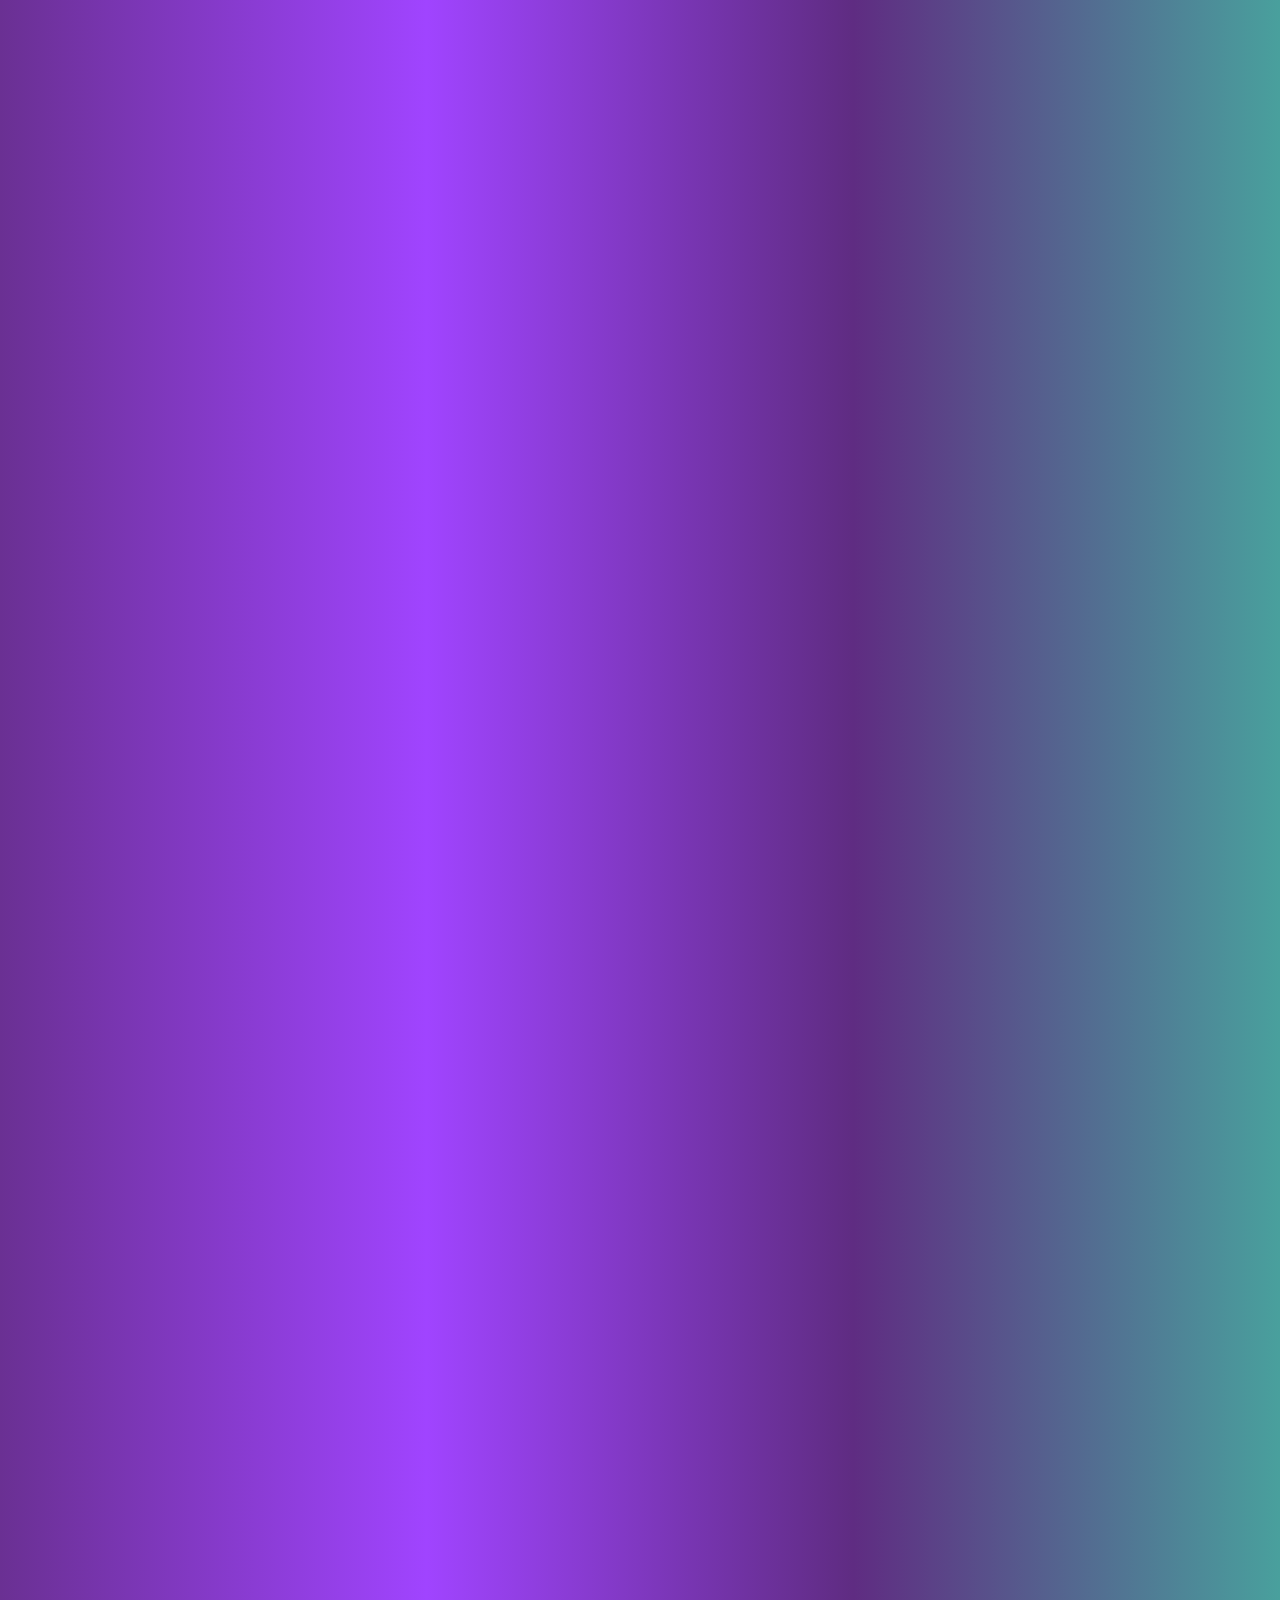
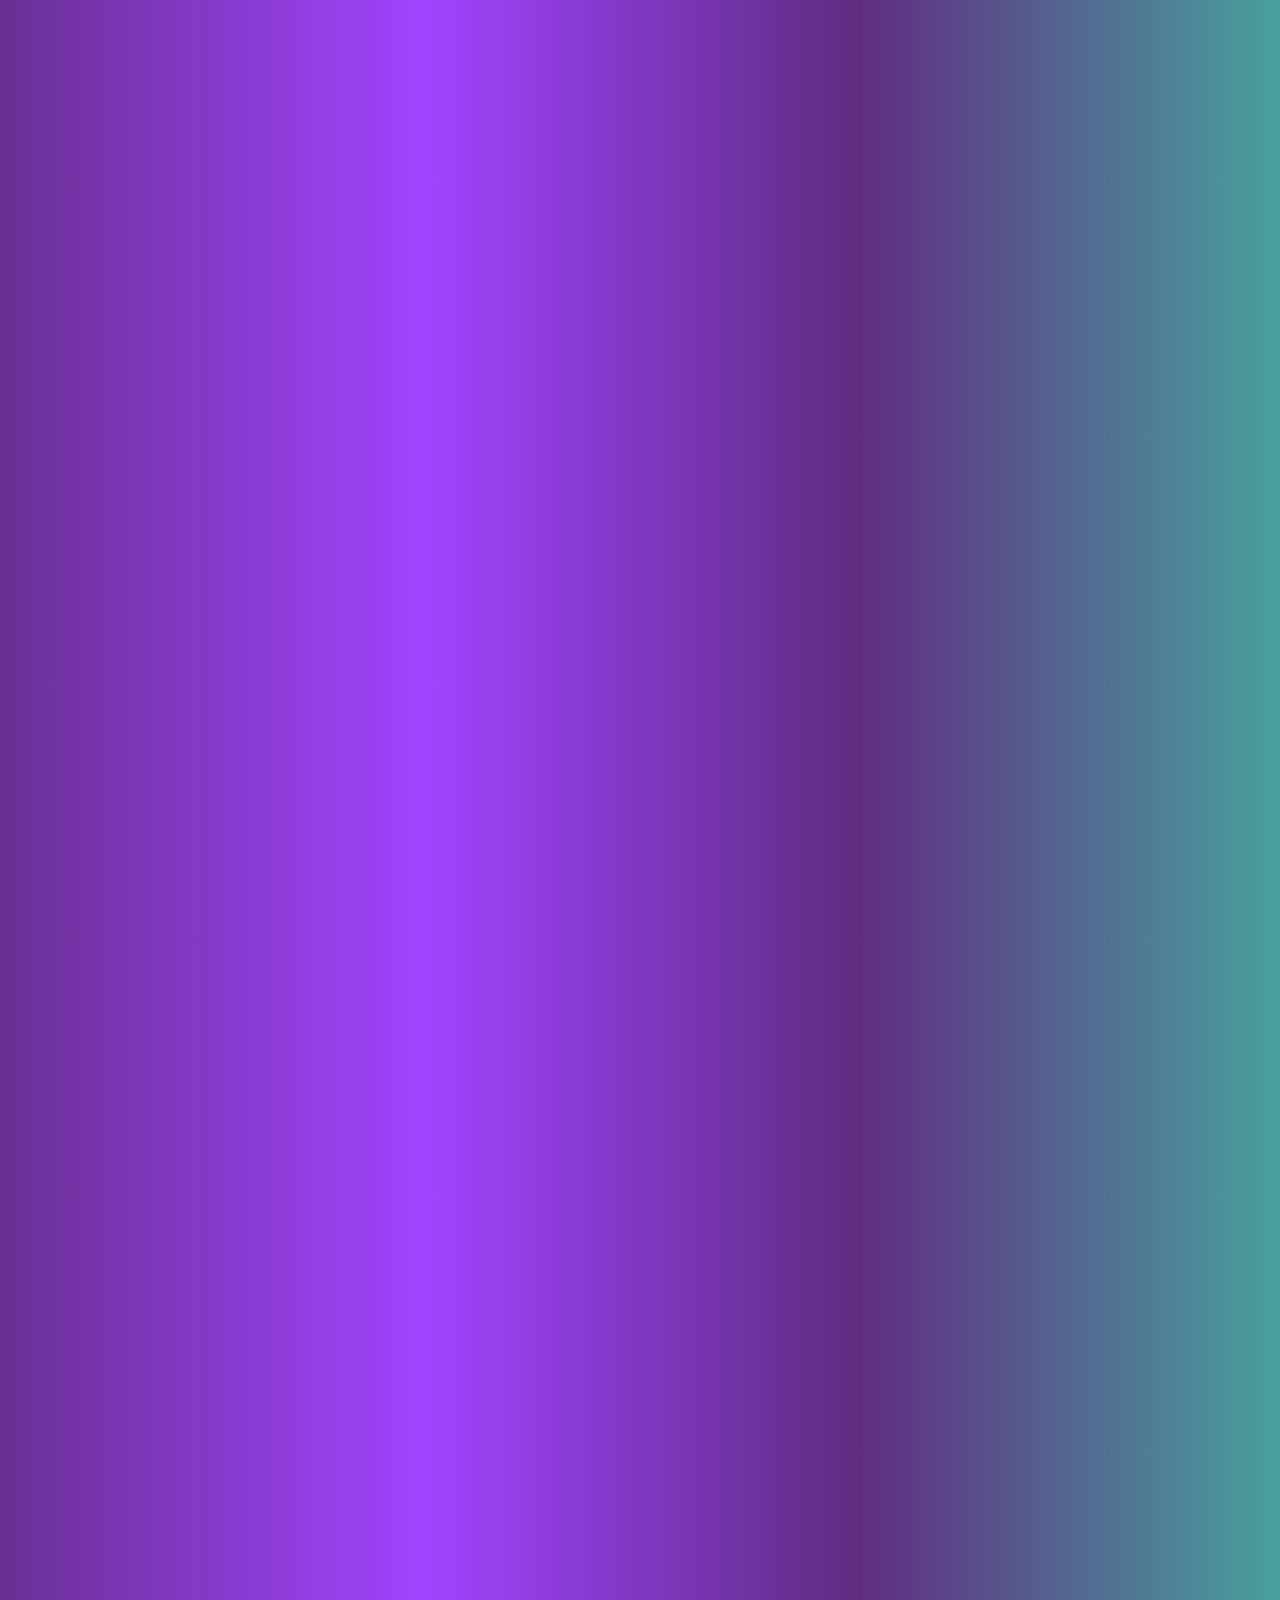
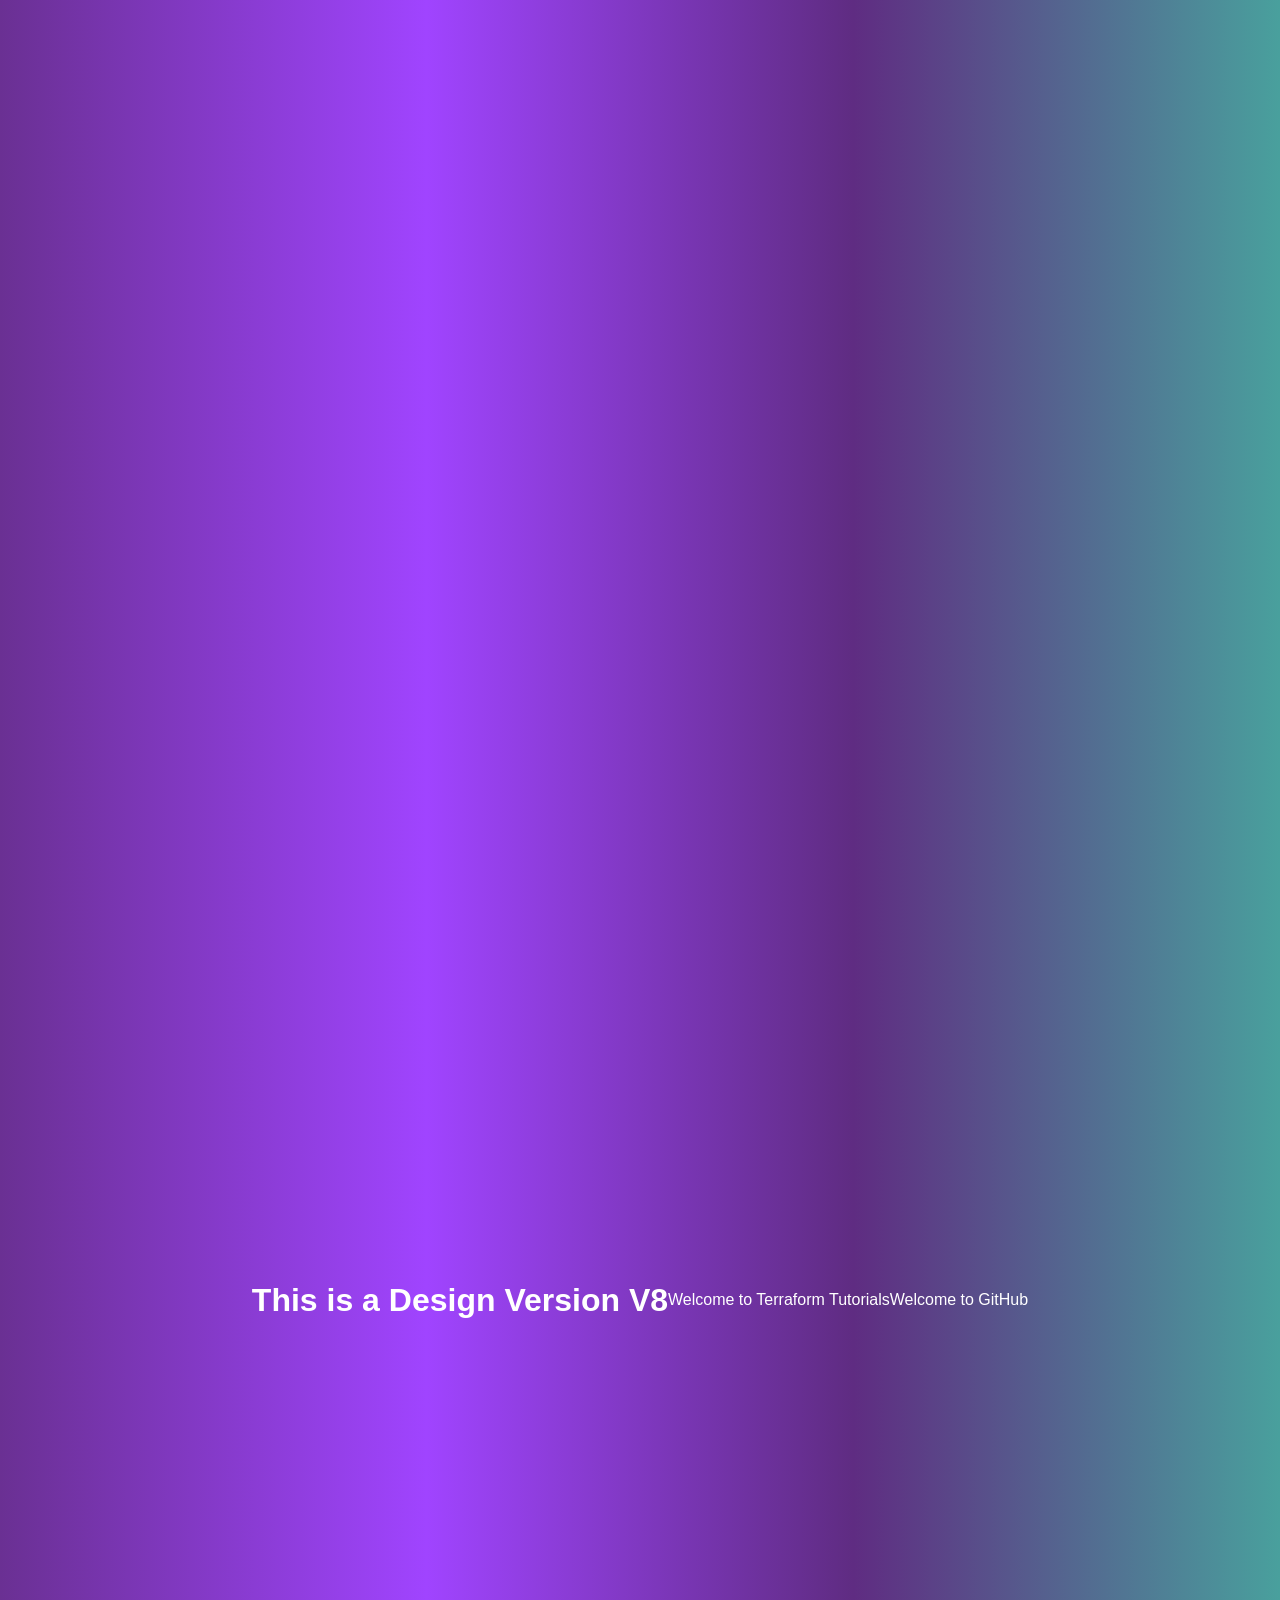
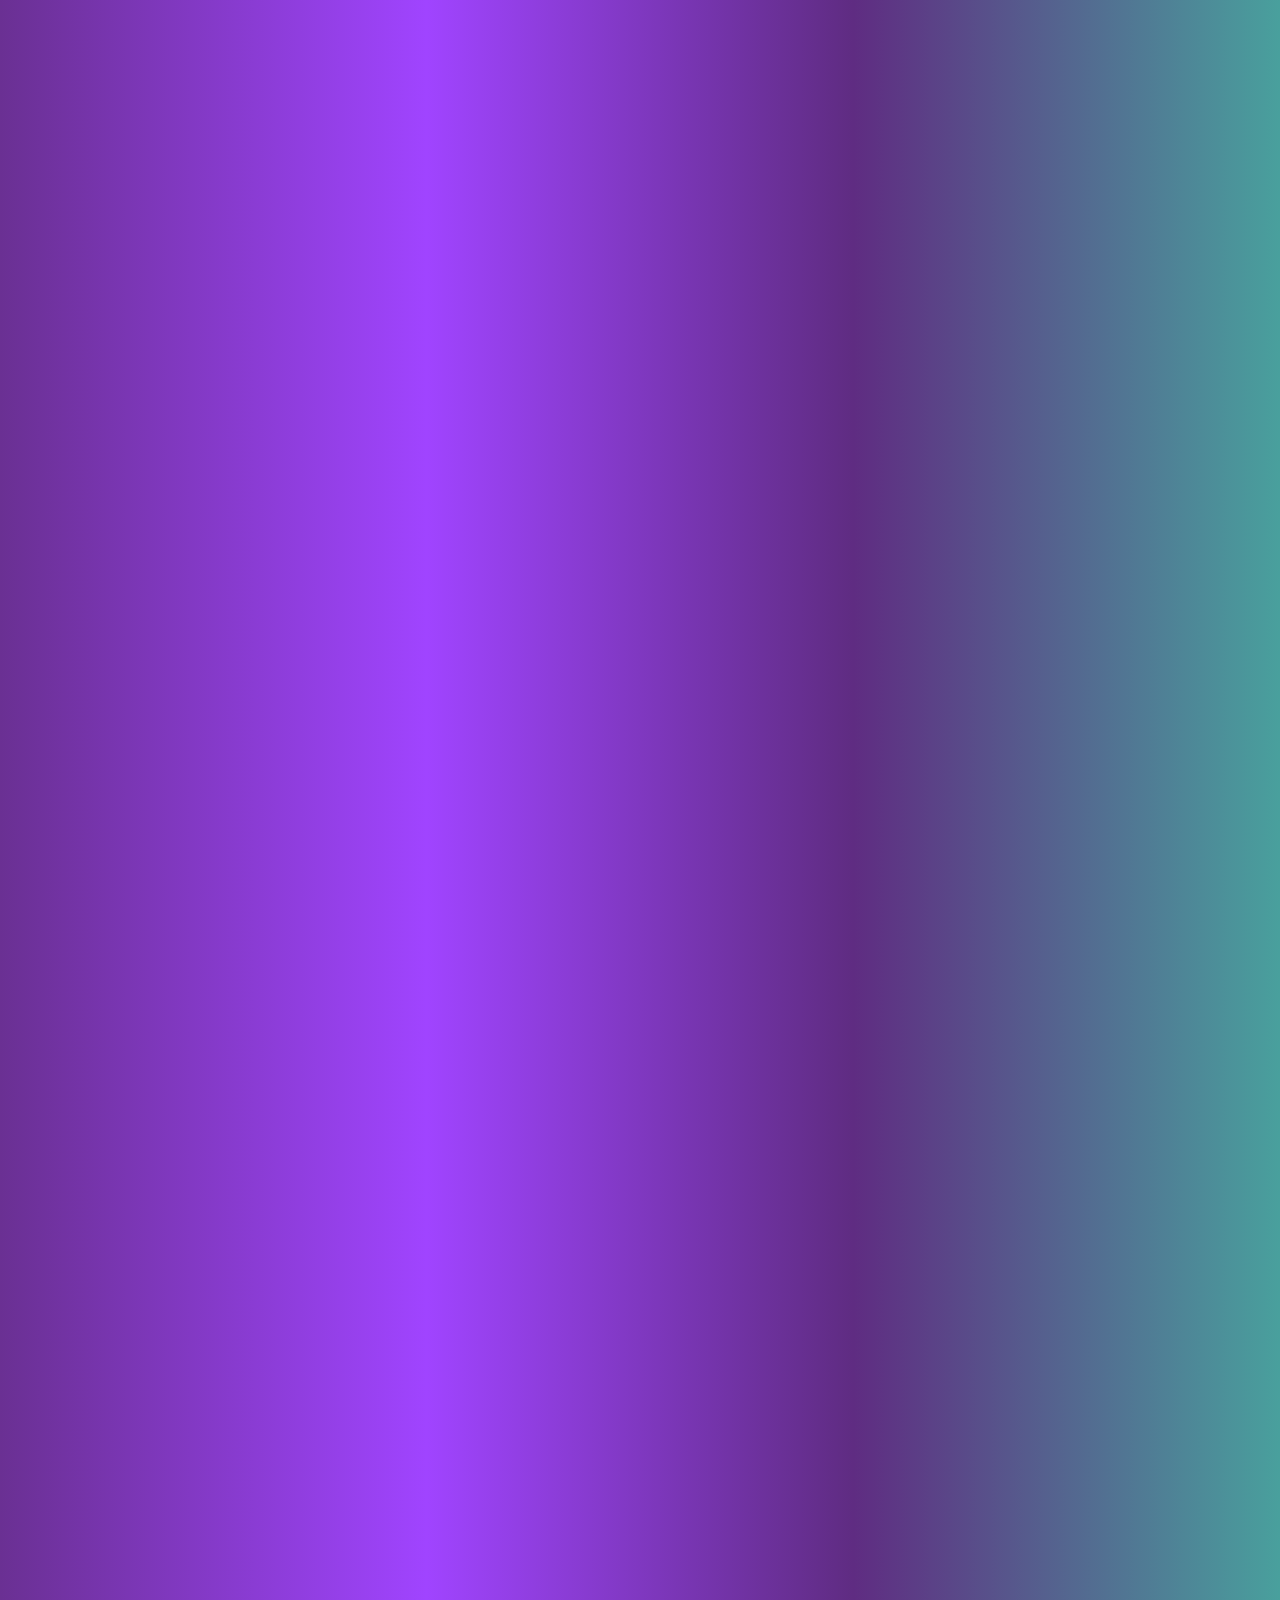
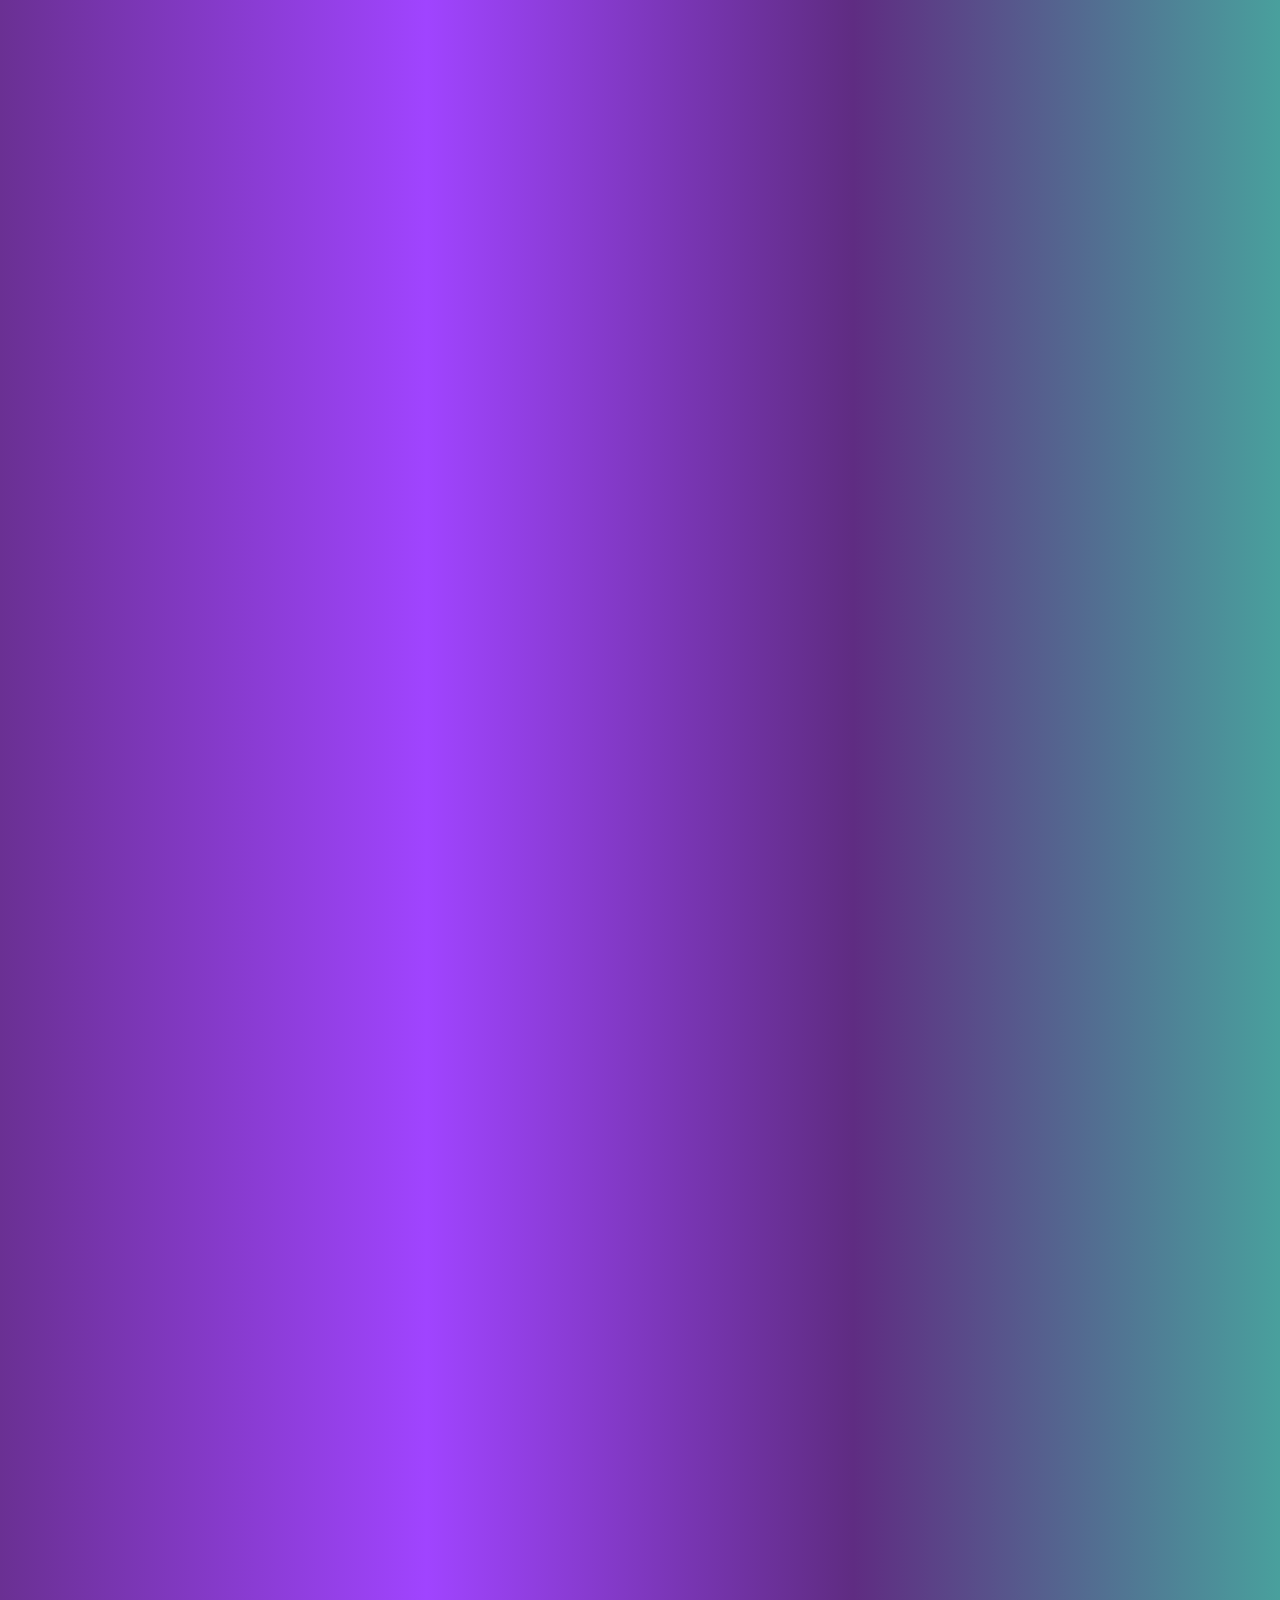
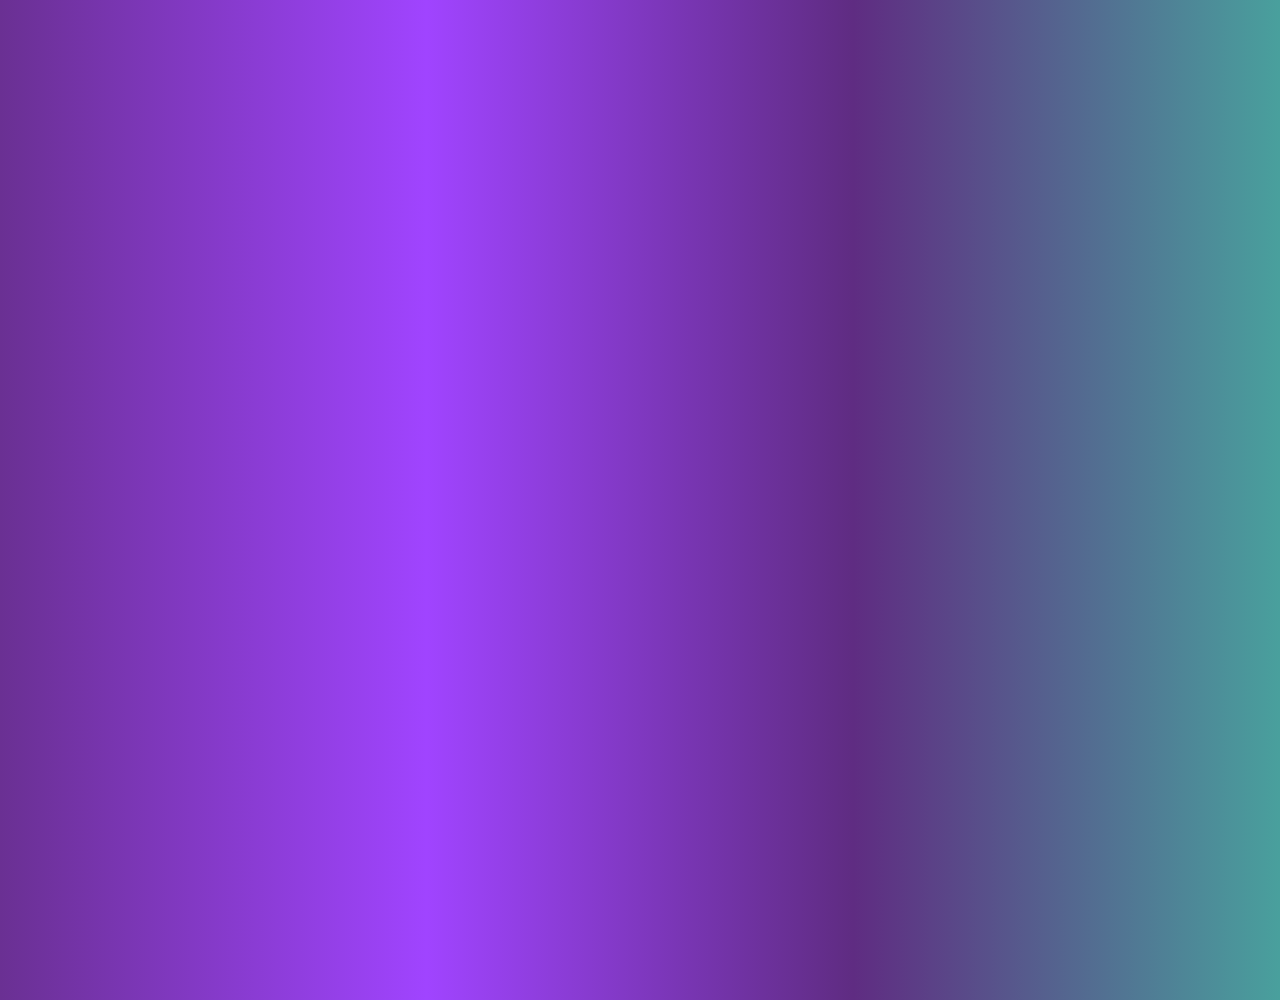
==== index.html @ 8a63acae "Add welcome message for GitHub" ====
<!DOCTYPE html>
<html lang="en">

<head>
    <meta charset="UTF-8">
    <meta http-equiv="X-UA-Compatible" content="IE=edge">
    <meta name="viewport" content="width=device-width, initial-scale=1.0">
    <link rel="stylesheet" href="styles.css">
    <title>Document</title>
</head>

<body>
    <h1>This is a Design Version V8</h1>
    <p>Welcome to Terraform Tutorials</p>
    <p>Welcome to GitHub</p>
</body>

</html>
---- styles.css ----
/* styles.css */
body {
    /* Set a gradient background from purple to teal */
    background: linear-gradient(to right, #6a3093, #a044ff, #5f2c82, #49a09d);
    font-family: Arial, sans-serif;
    /* Sets a clean, modern font for the body text */
    color: white;
    /* Sets the text color to white for better contrast */
    margin: 0;
    /* Removes default margin */
    padding: 0;
    /* Removes default padding */
    display: flex;
    /* Enables flexbox layout */
    justify-content: center;
    /* Centers content horizontally */
    align-items: center;
    /* Centers content vertically */
    height: 1000vh;
    /* Makes the body take the full height of the viewport */
}

h1 {
    font-size: 2em;
    /* Sets the size of the header text */
    text-align: center;
    /* Centers the header text */
}

h2
{
    font-size: 2em;
    /* Sets the size of the header text */
    text-align: center;
    /* Centers the header text */
}
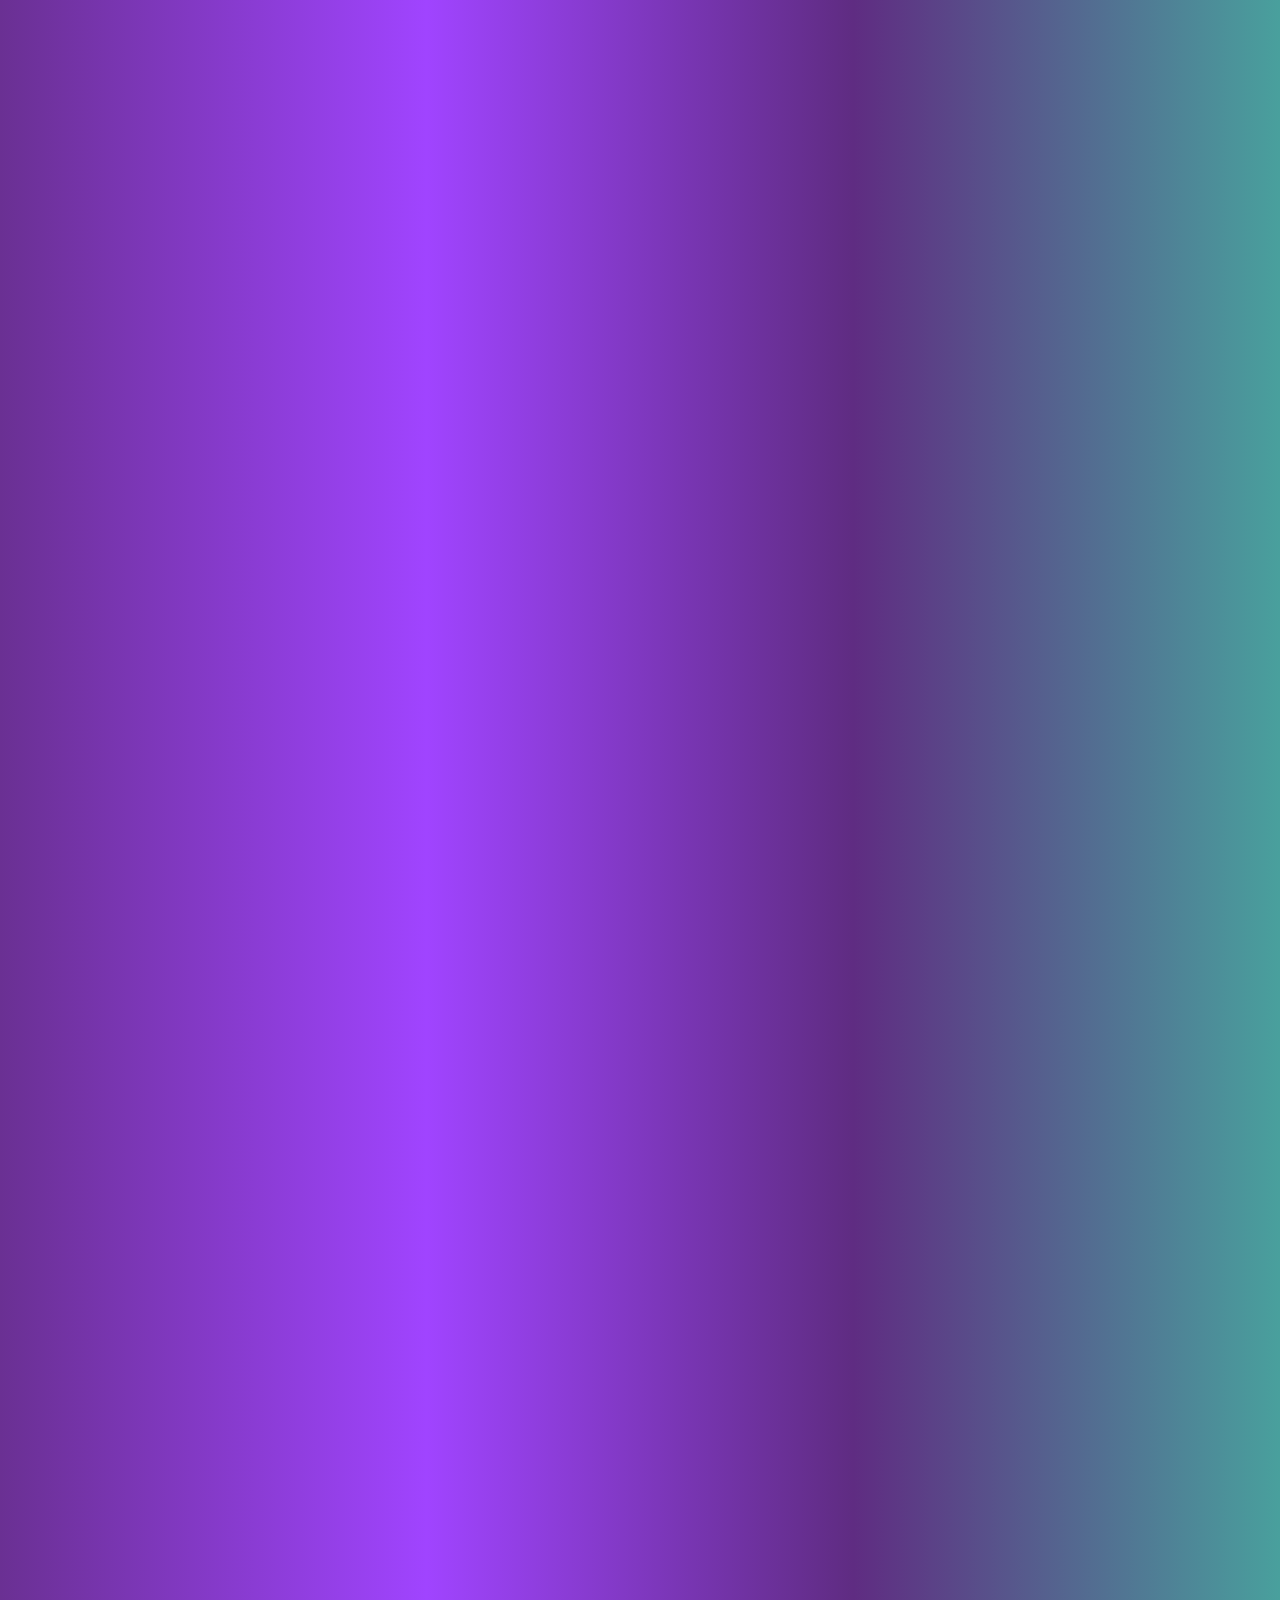
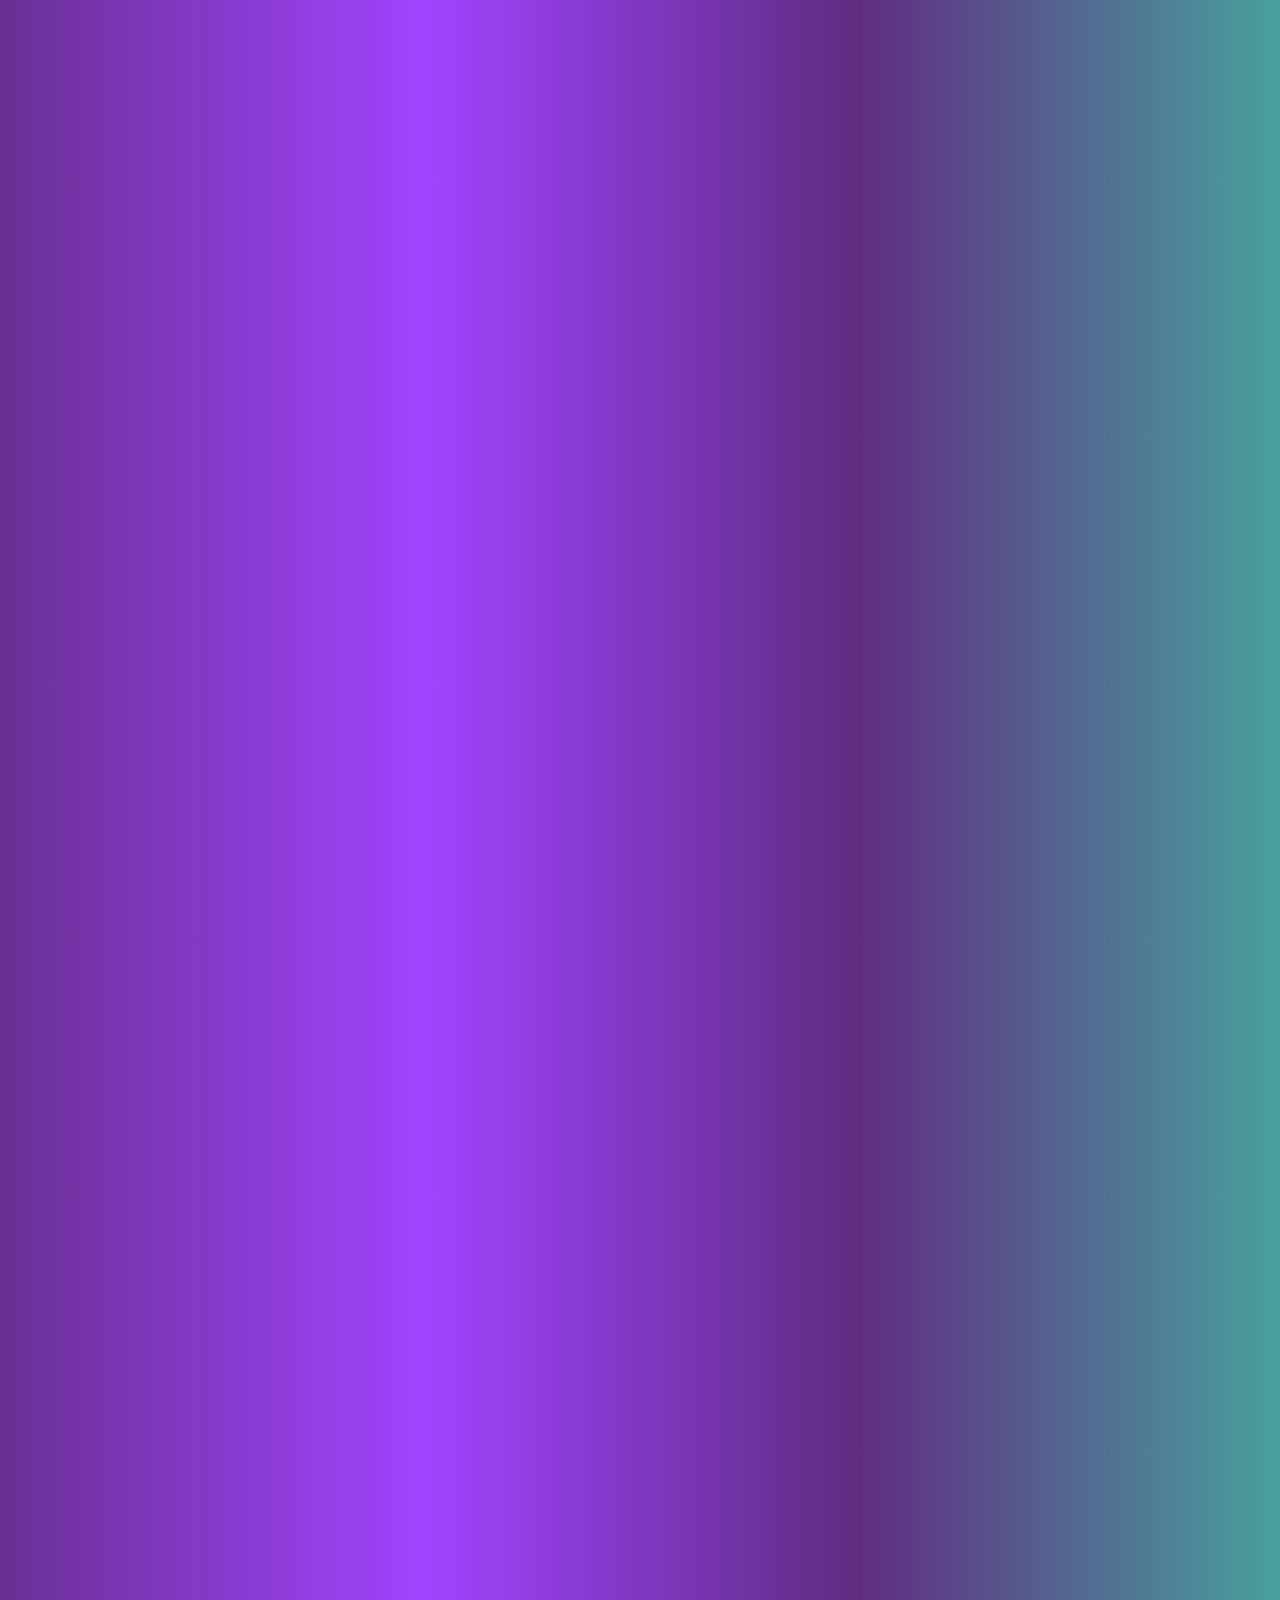
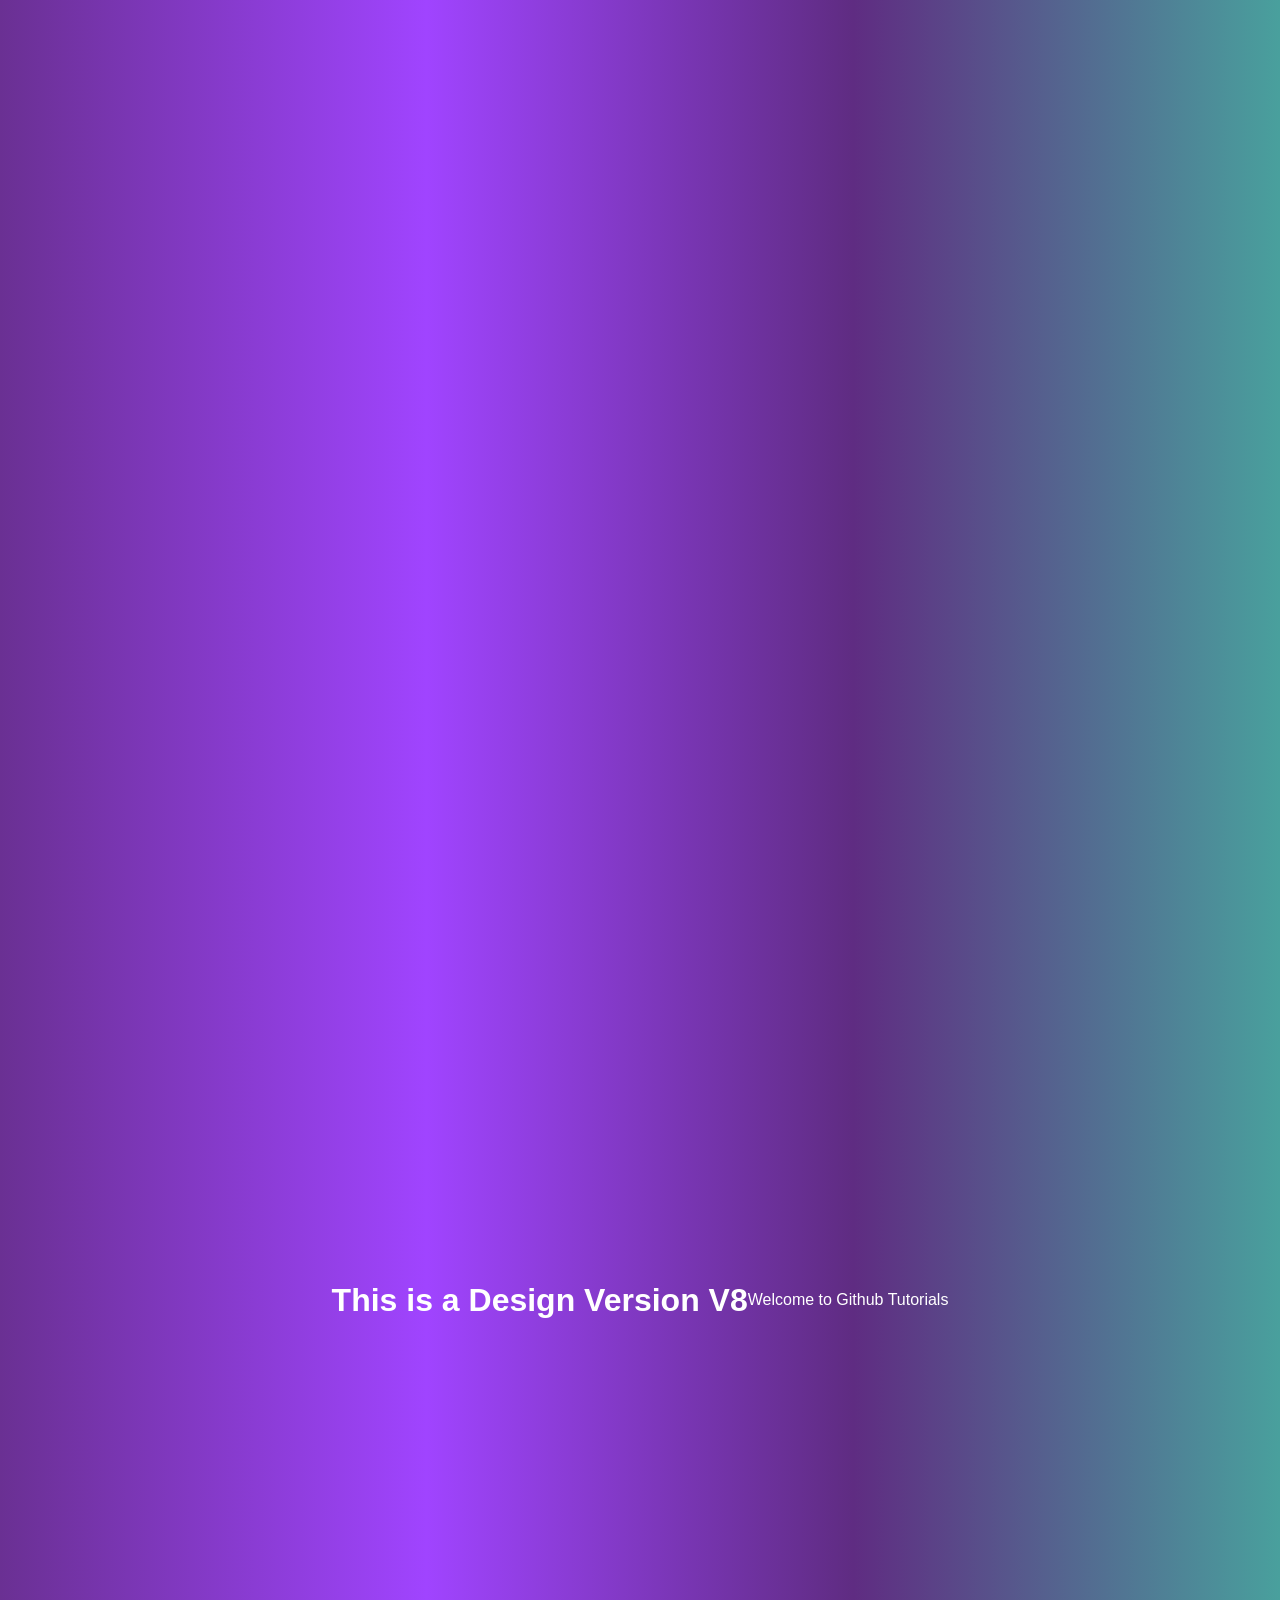
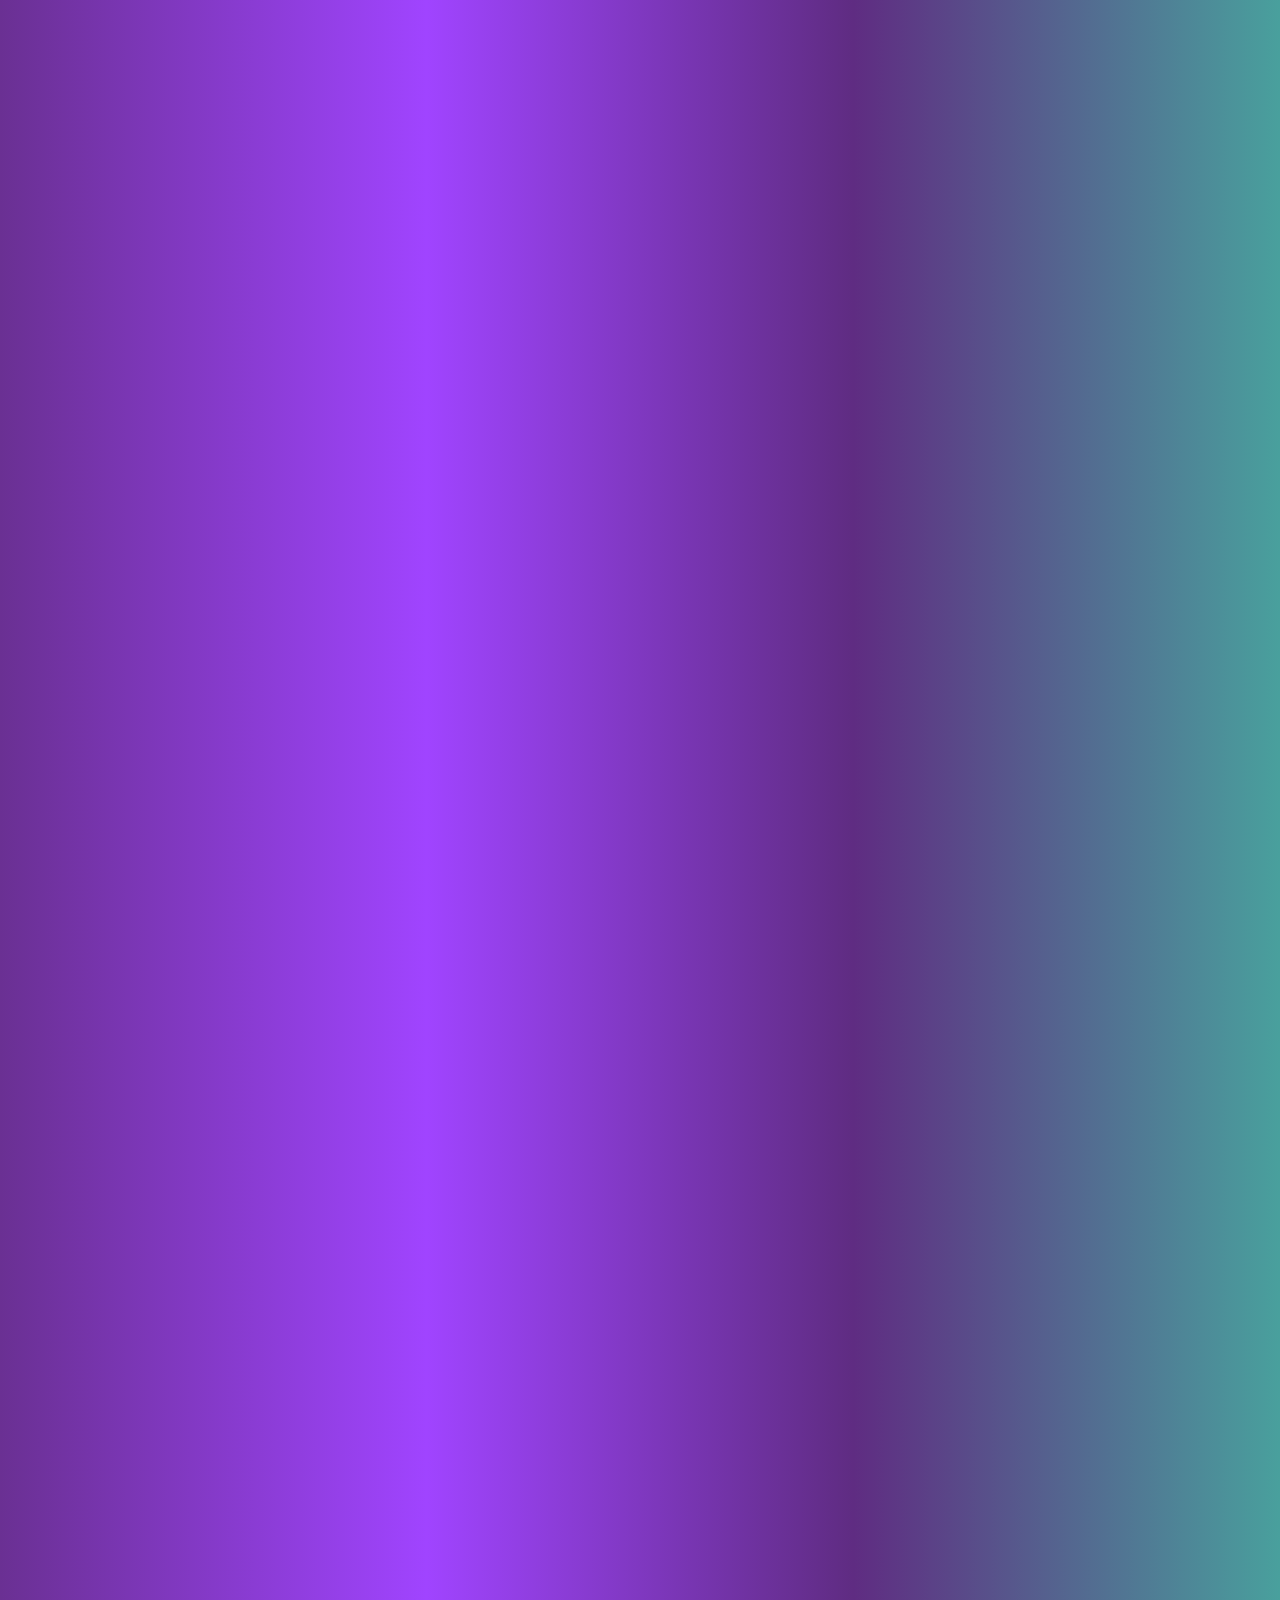
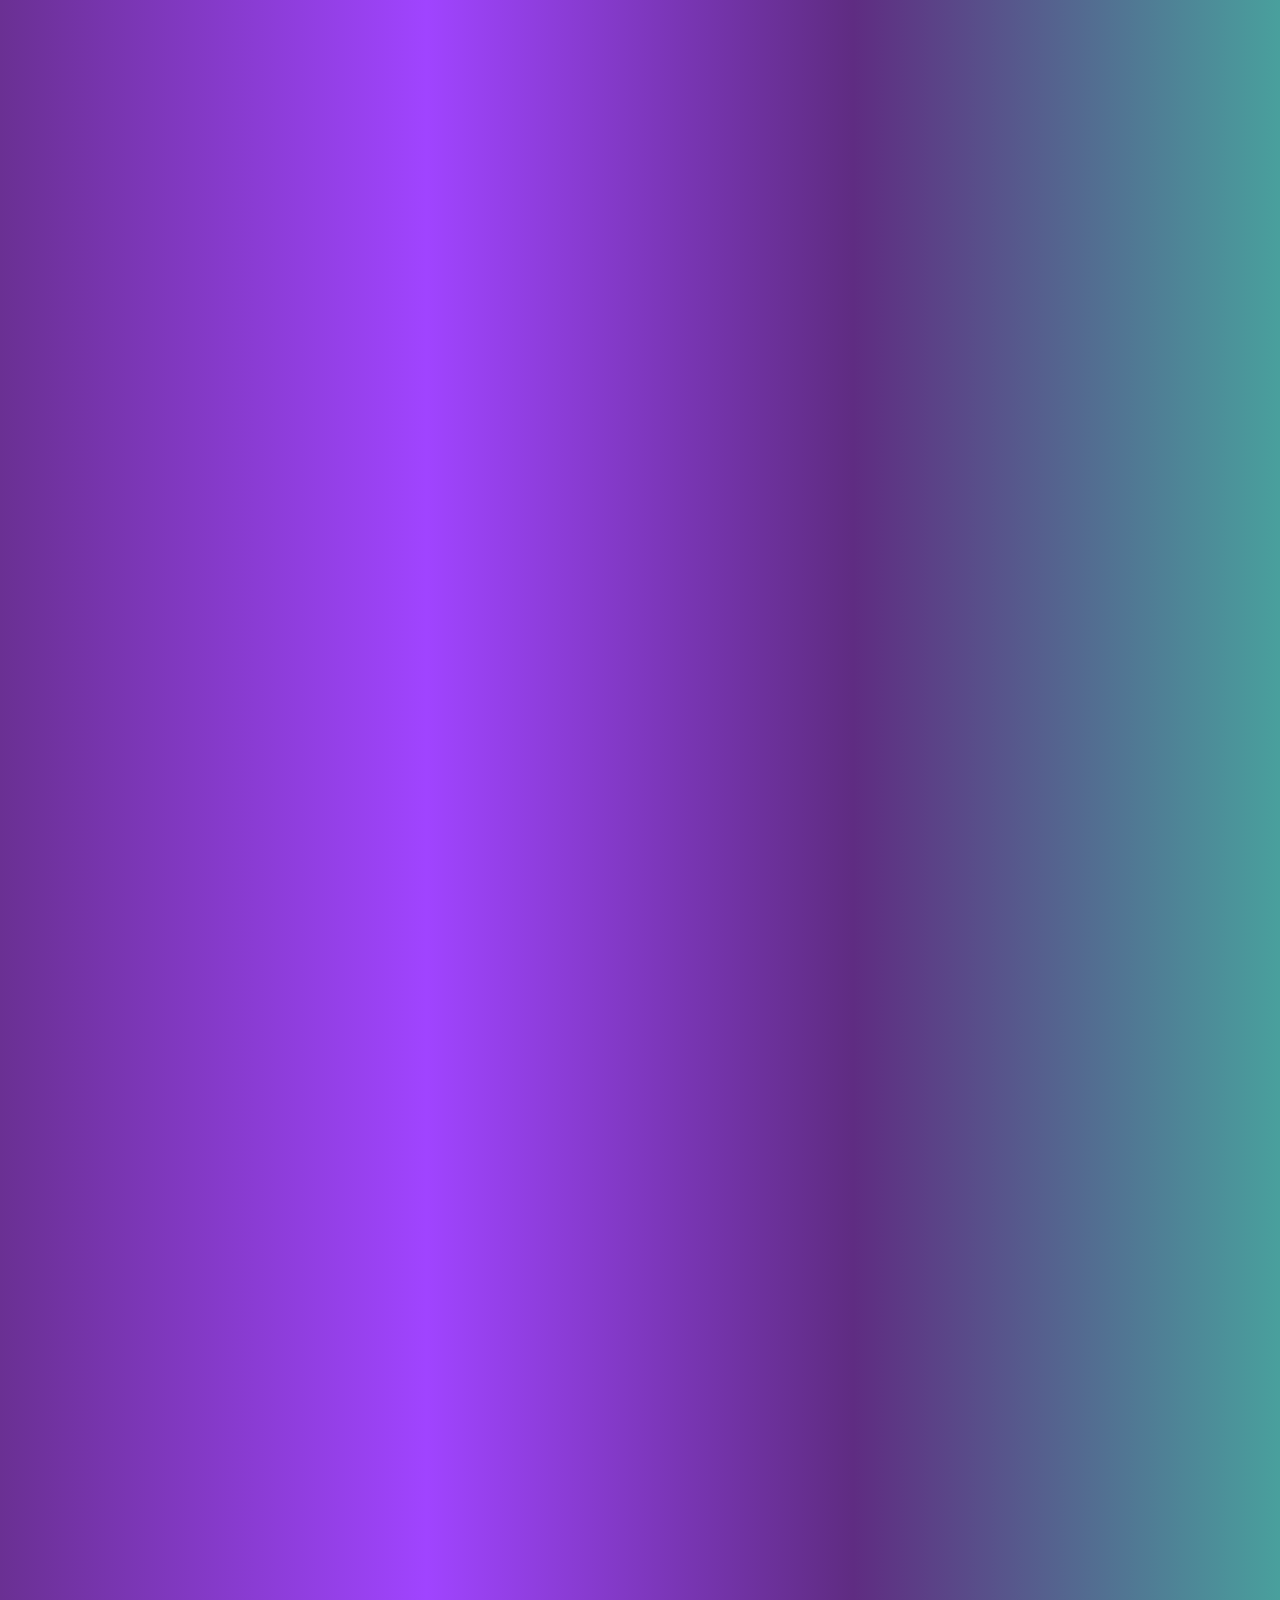
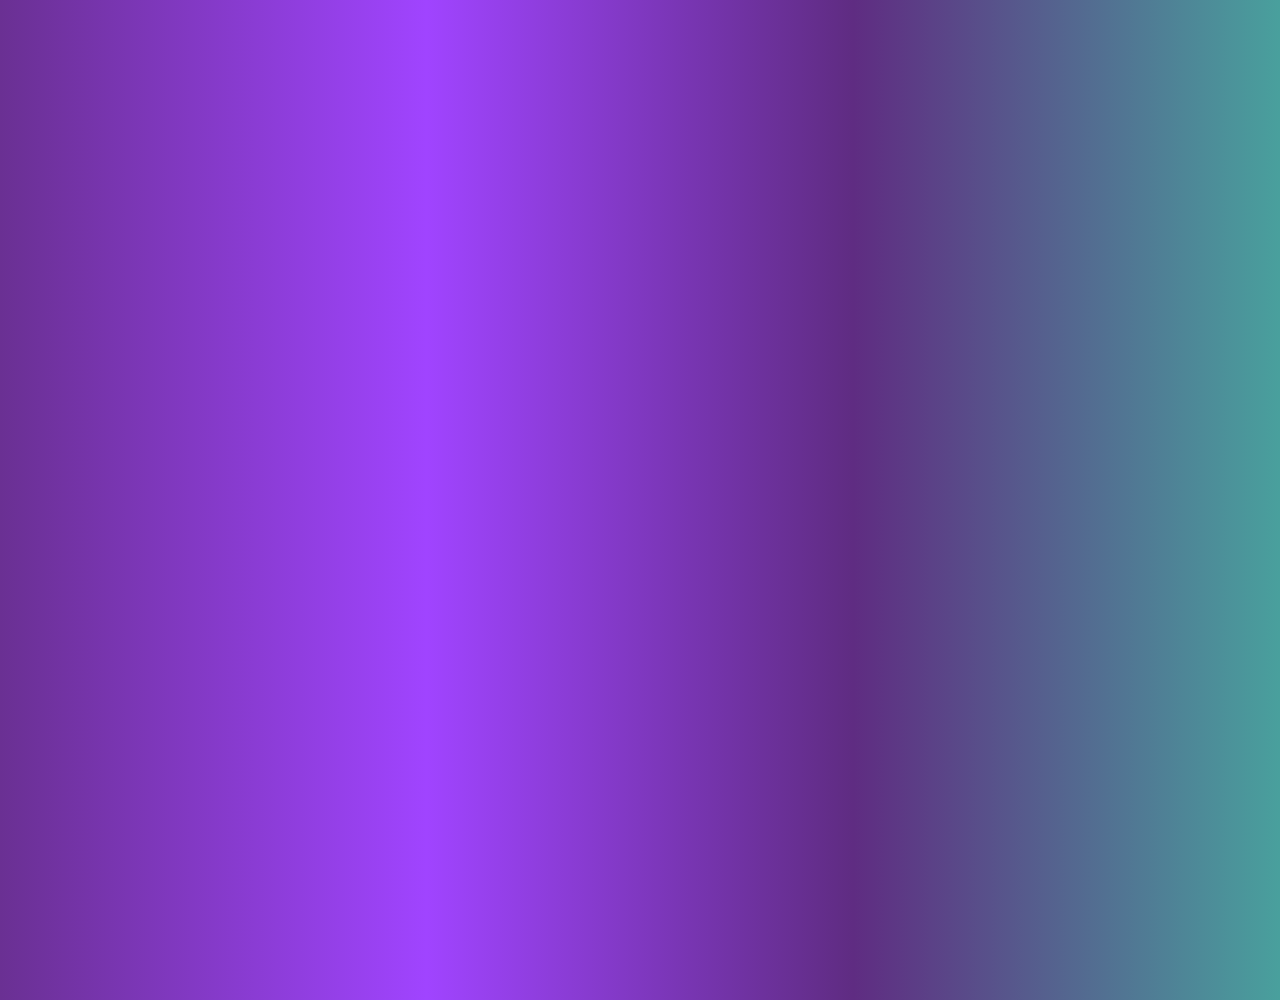
==== commit df64c4f4: "Changed a line in code" ====
--- a/index.html
+++ b/index.html
@@ -11,8 +11,7 @@
 
 <body>
     <h1>This is a Design Version V8</h1>
-    <p>Welcome to Terraform Tutorials</p>
-    <p>Welcome to GitHub</p>
+    <p>Welcome to Github Tutorials</p>
 </body>
 
 </html>
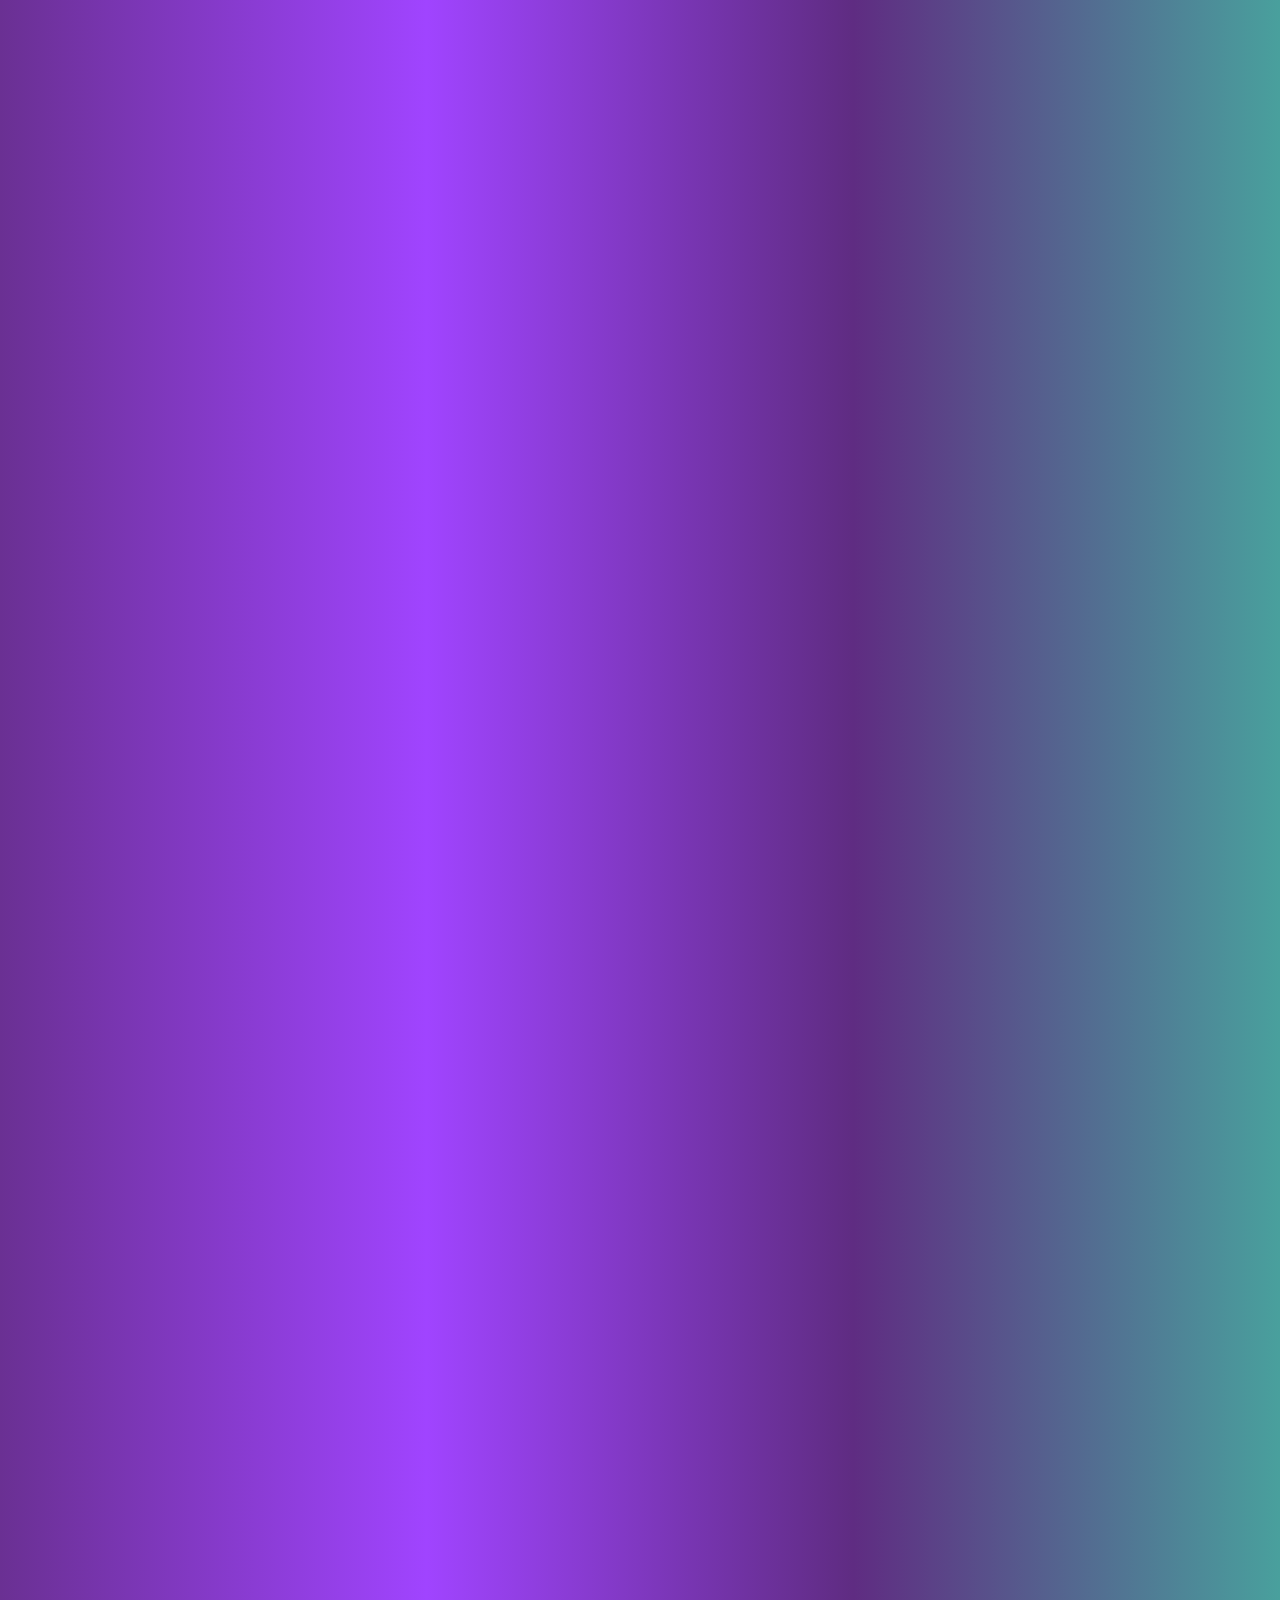
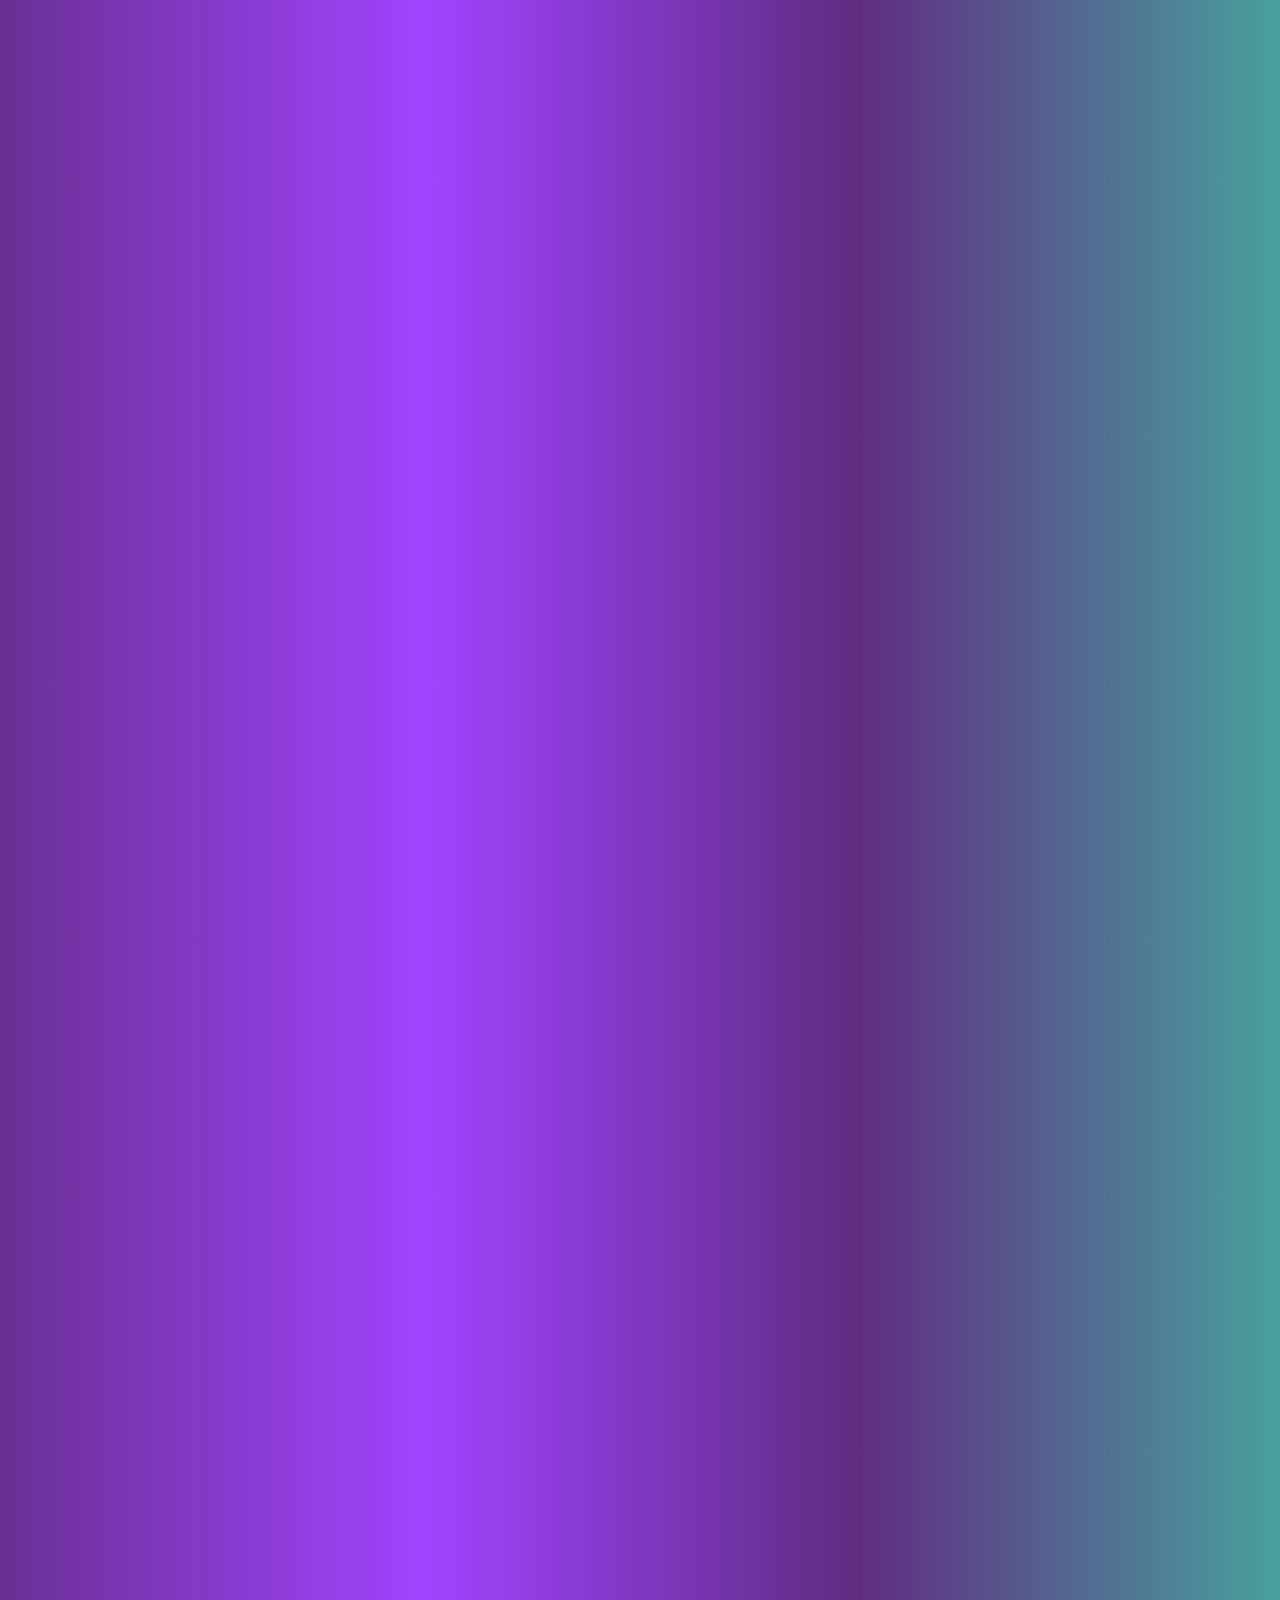
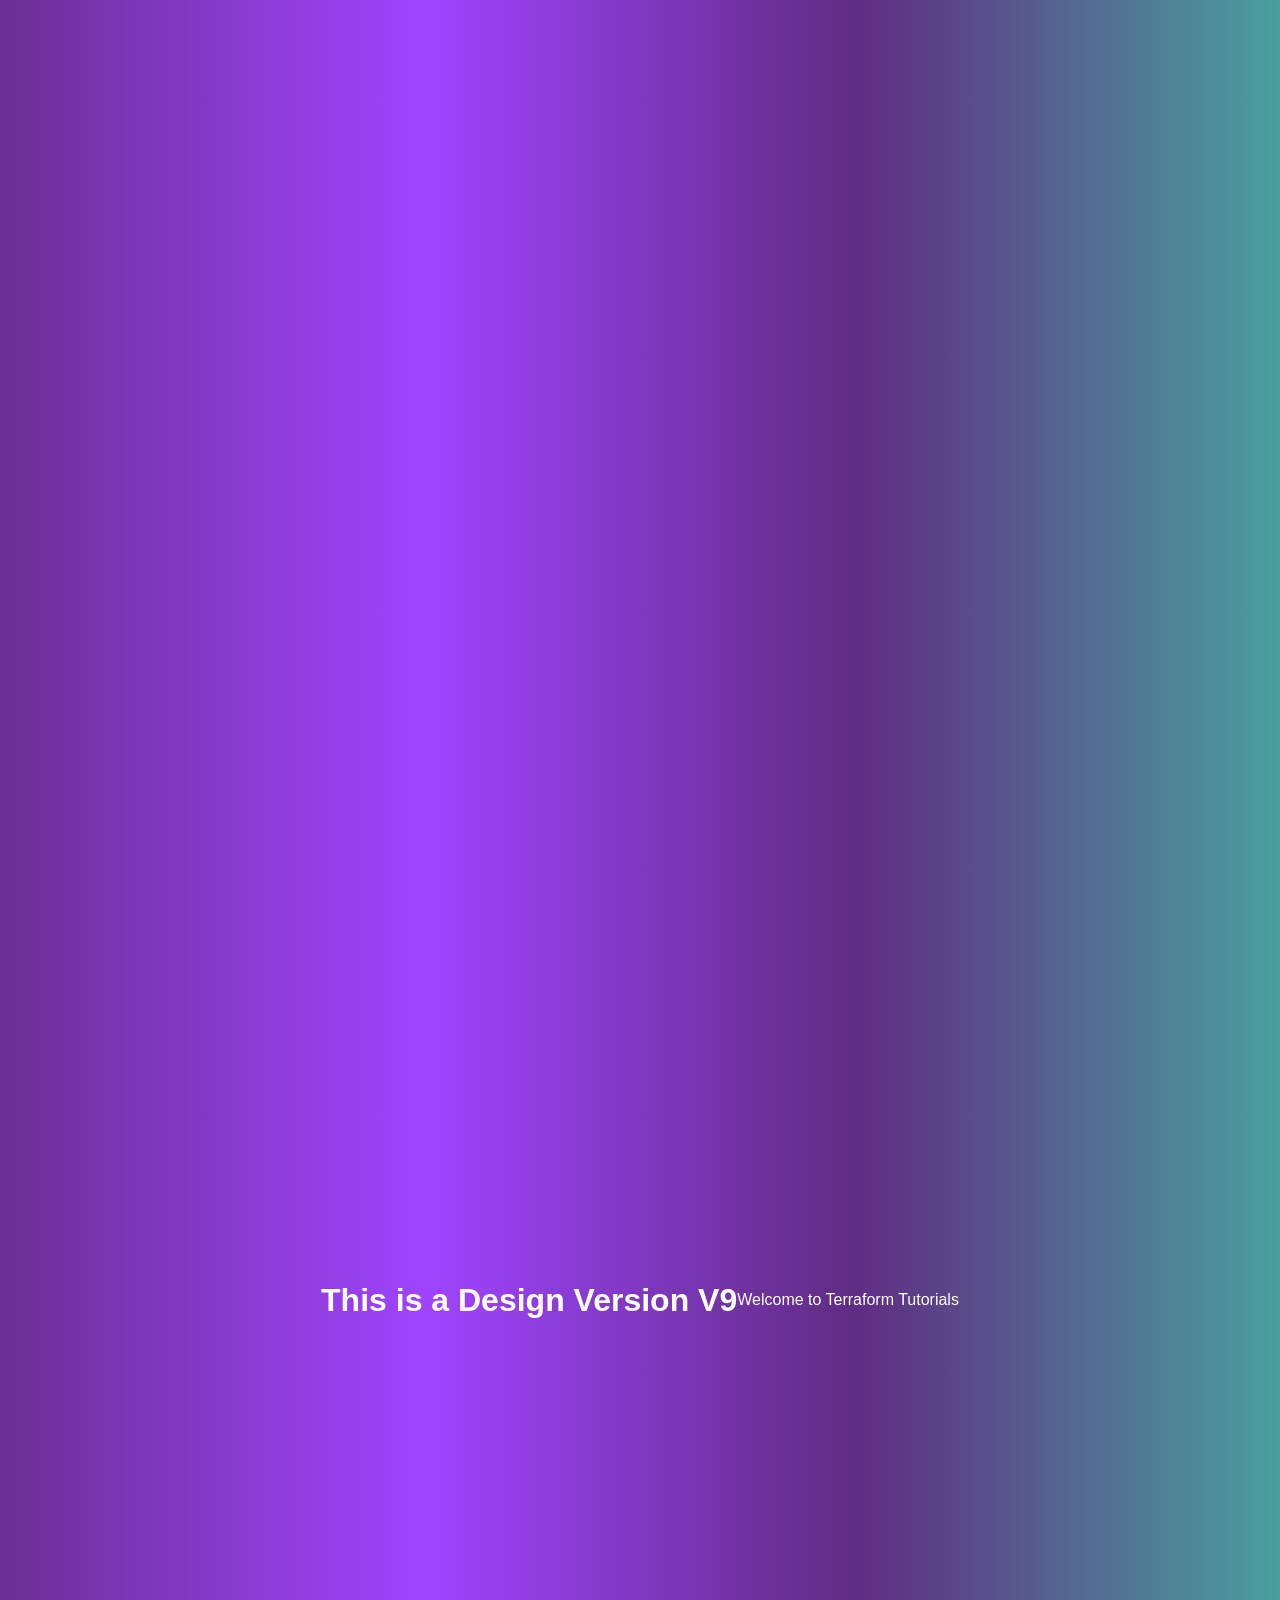
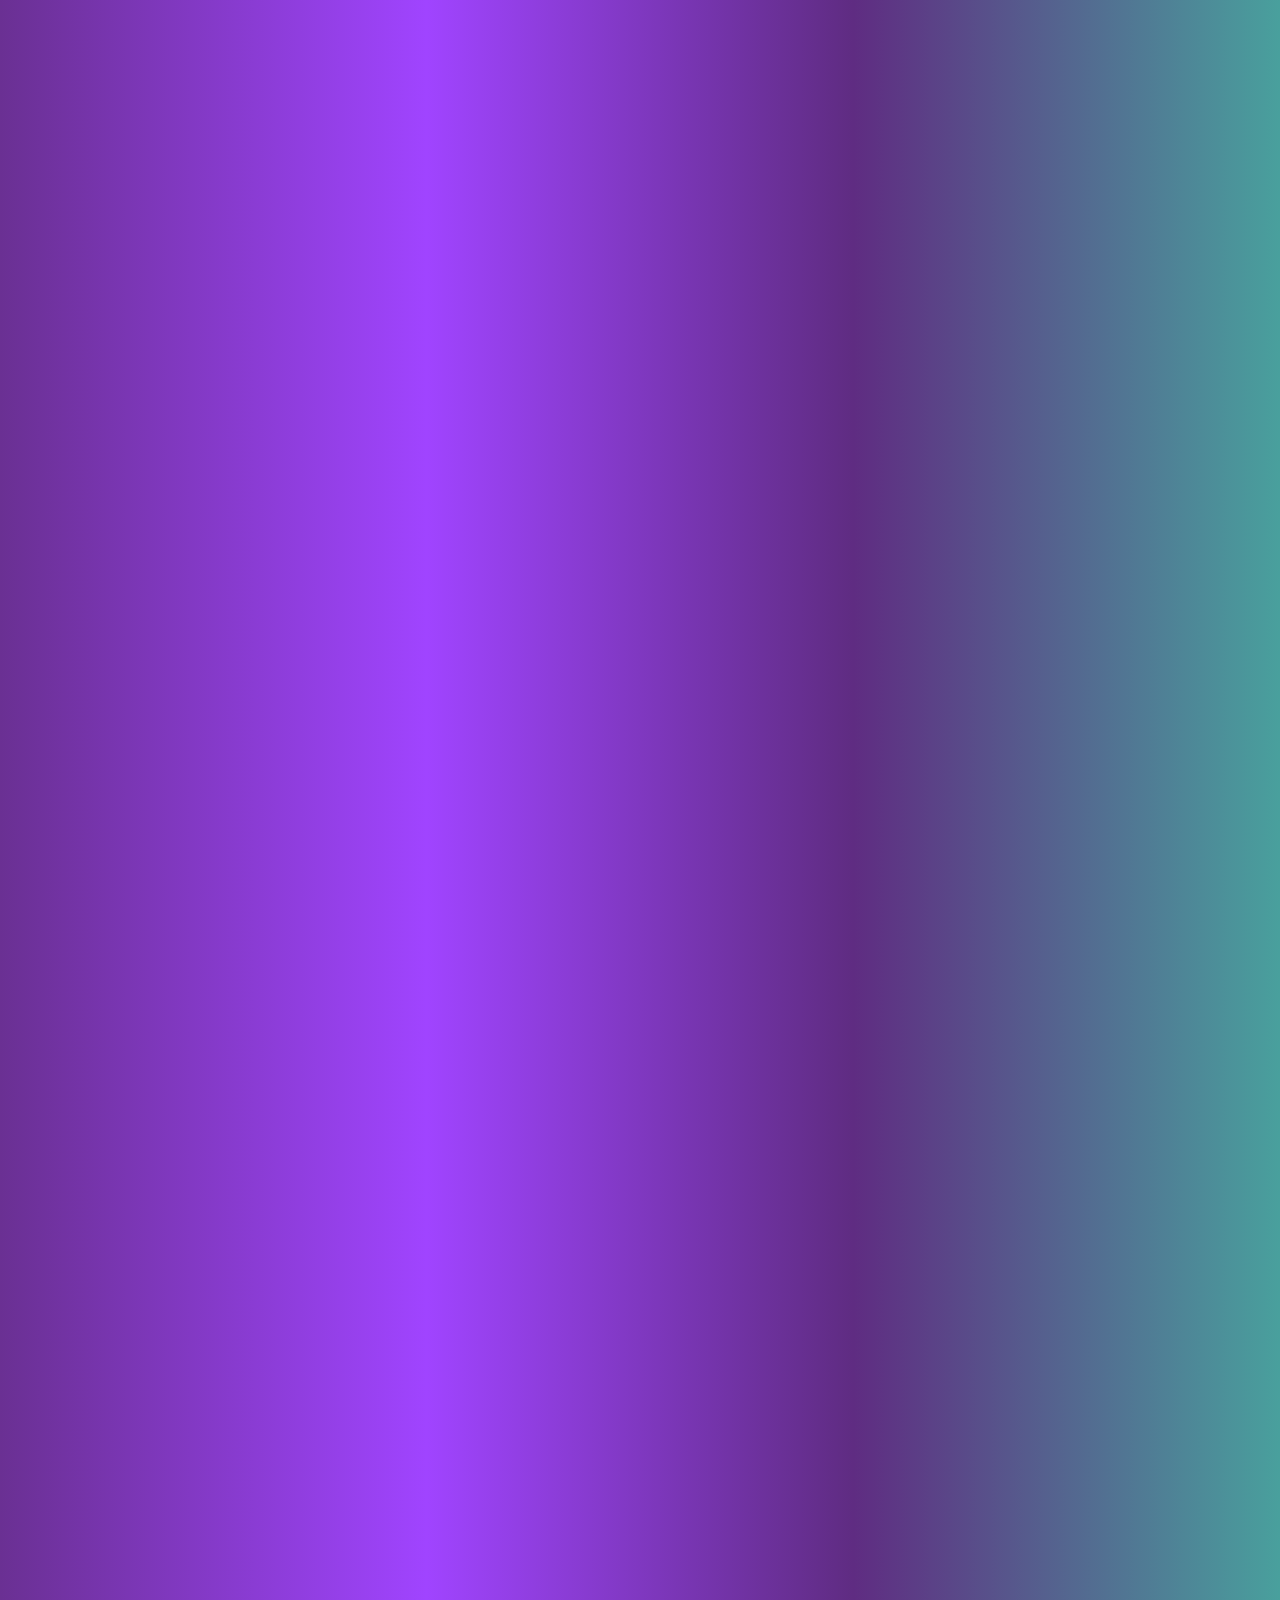
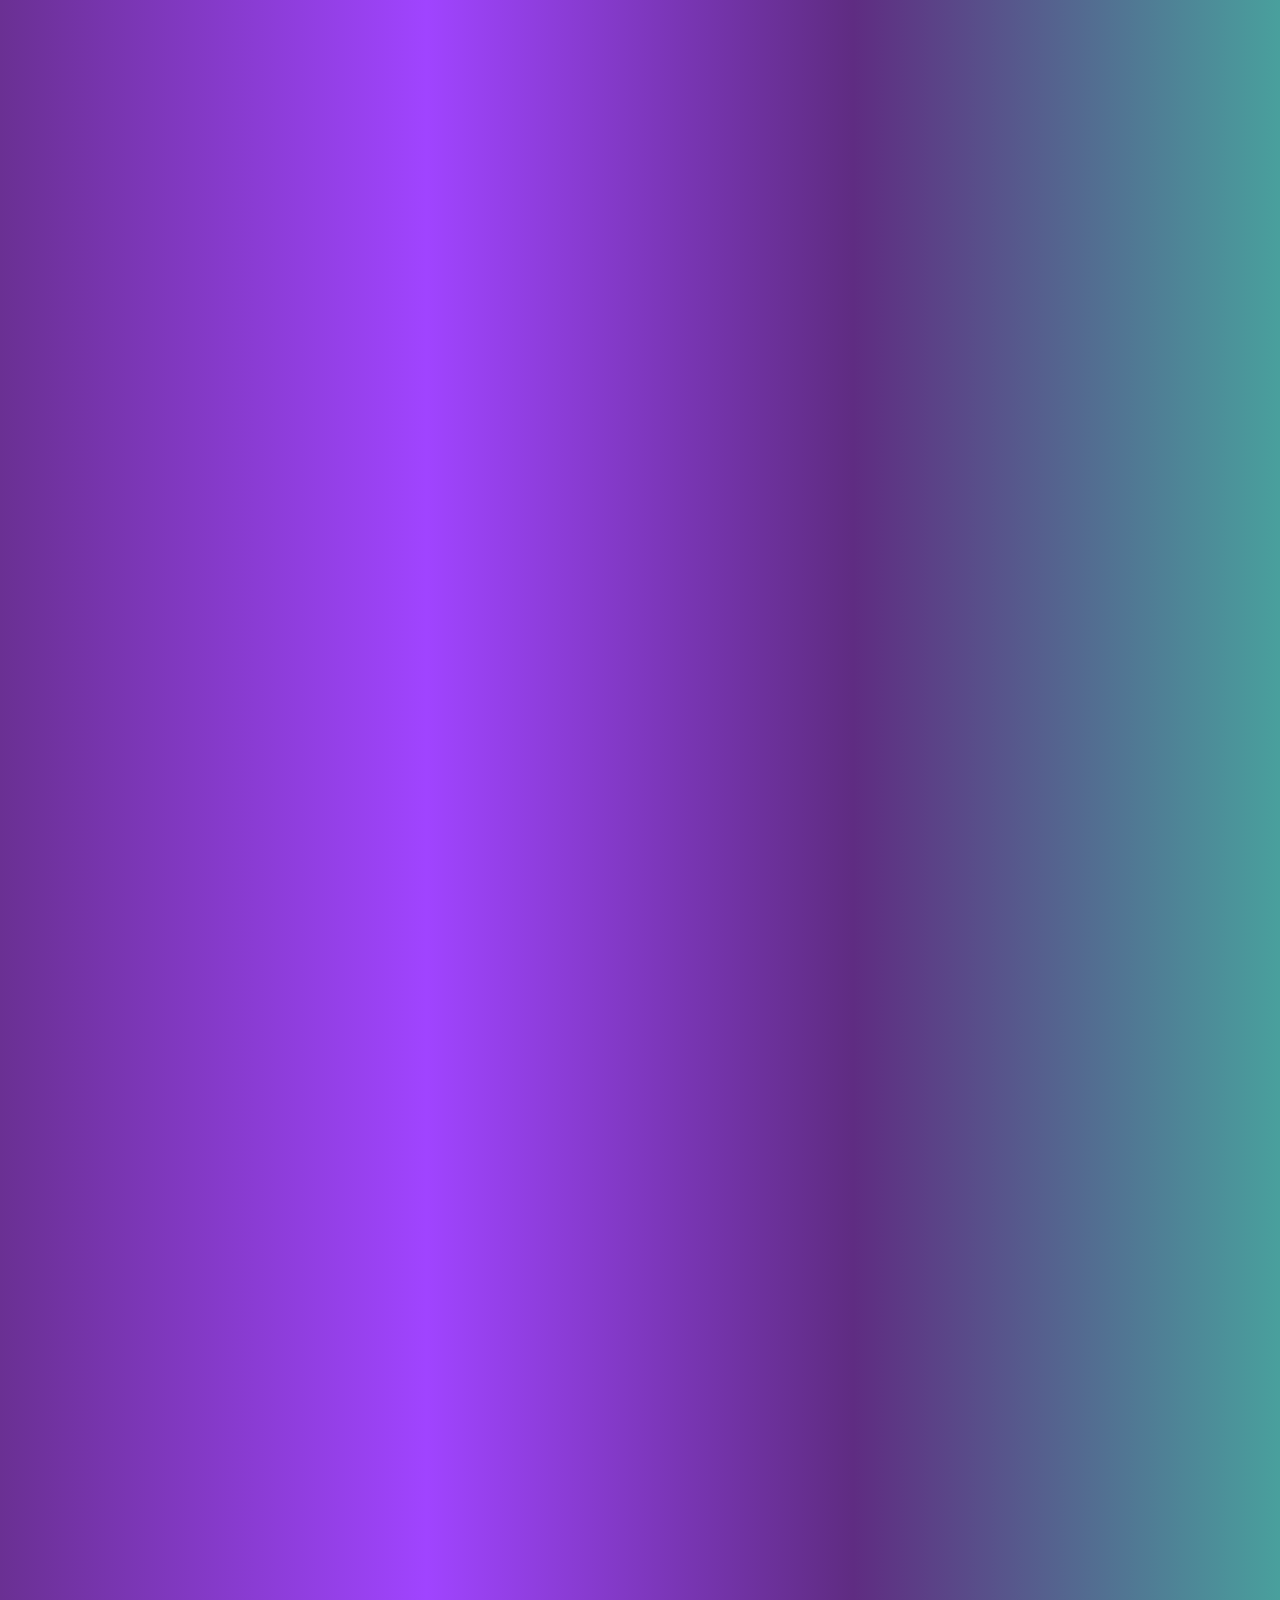
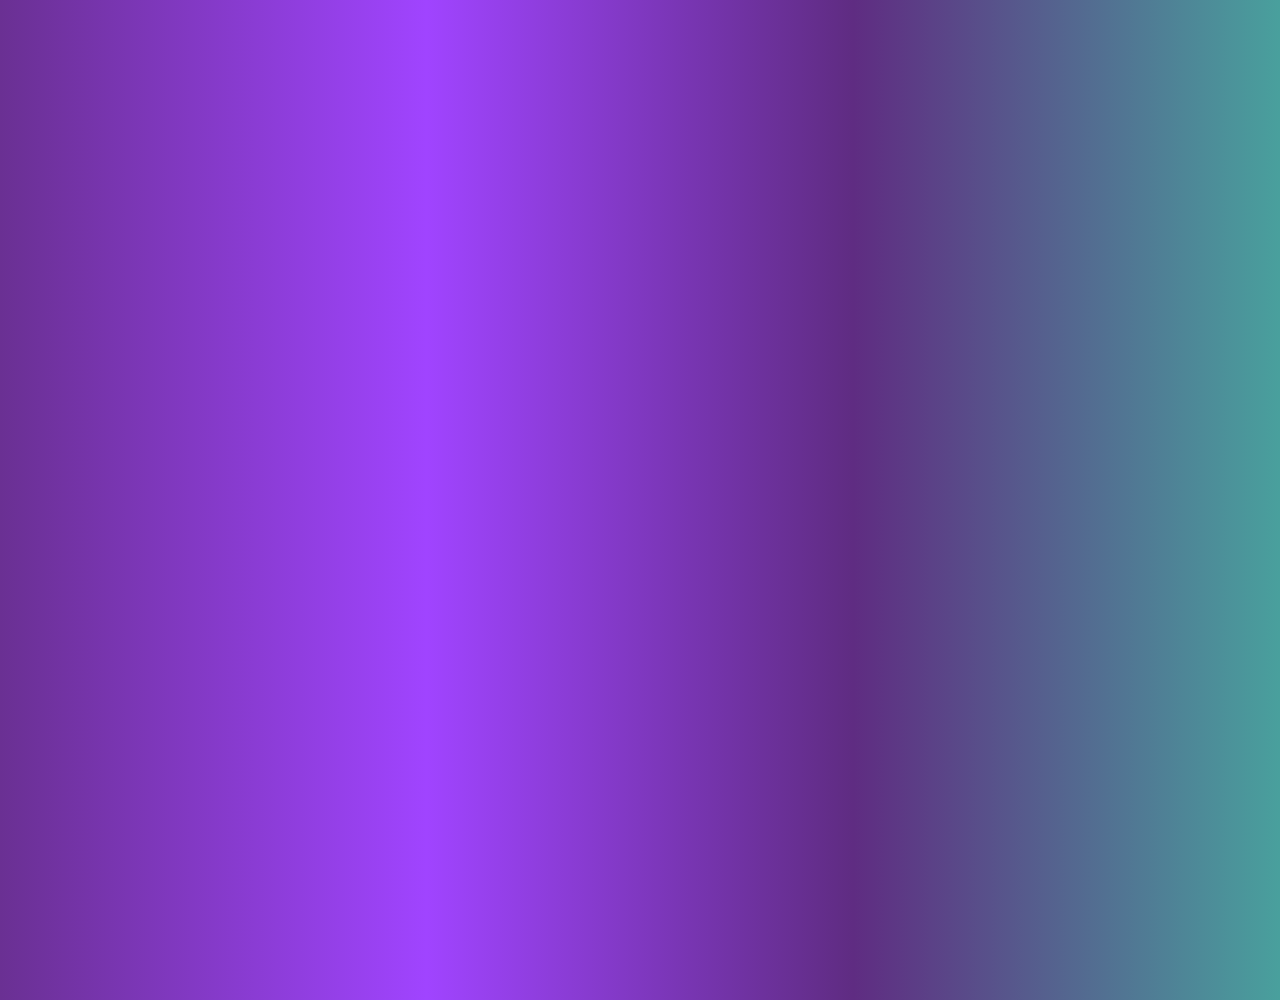
==== commit 31c2a509: "Merge 2659b9c29c0ed61ea8f4f8af021a81d13e777eec into fe903de89807b854e356cc26acbfad7a93eeab18" ====
--- a/index.html
+++ b/index.html
@@ -10,8 +10,8 @@
 </head>
 
 <body>
-    <h1>This is a Design Version V8</h1>
-    <p>Welcome to Github Tutorials</p>
+    <h1>This is a Design Version V9</h1>
+    <p>Welcome to Terraform Tutorials</p>
 </body>
 
 </html>
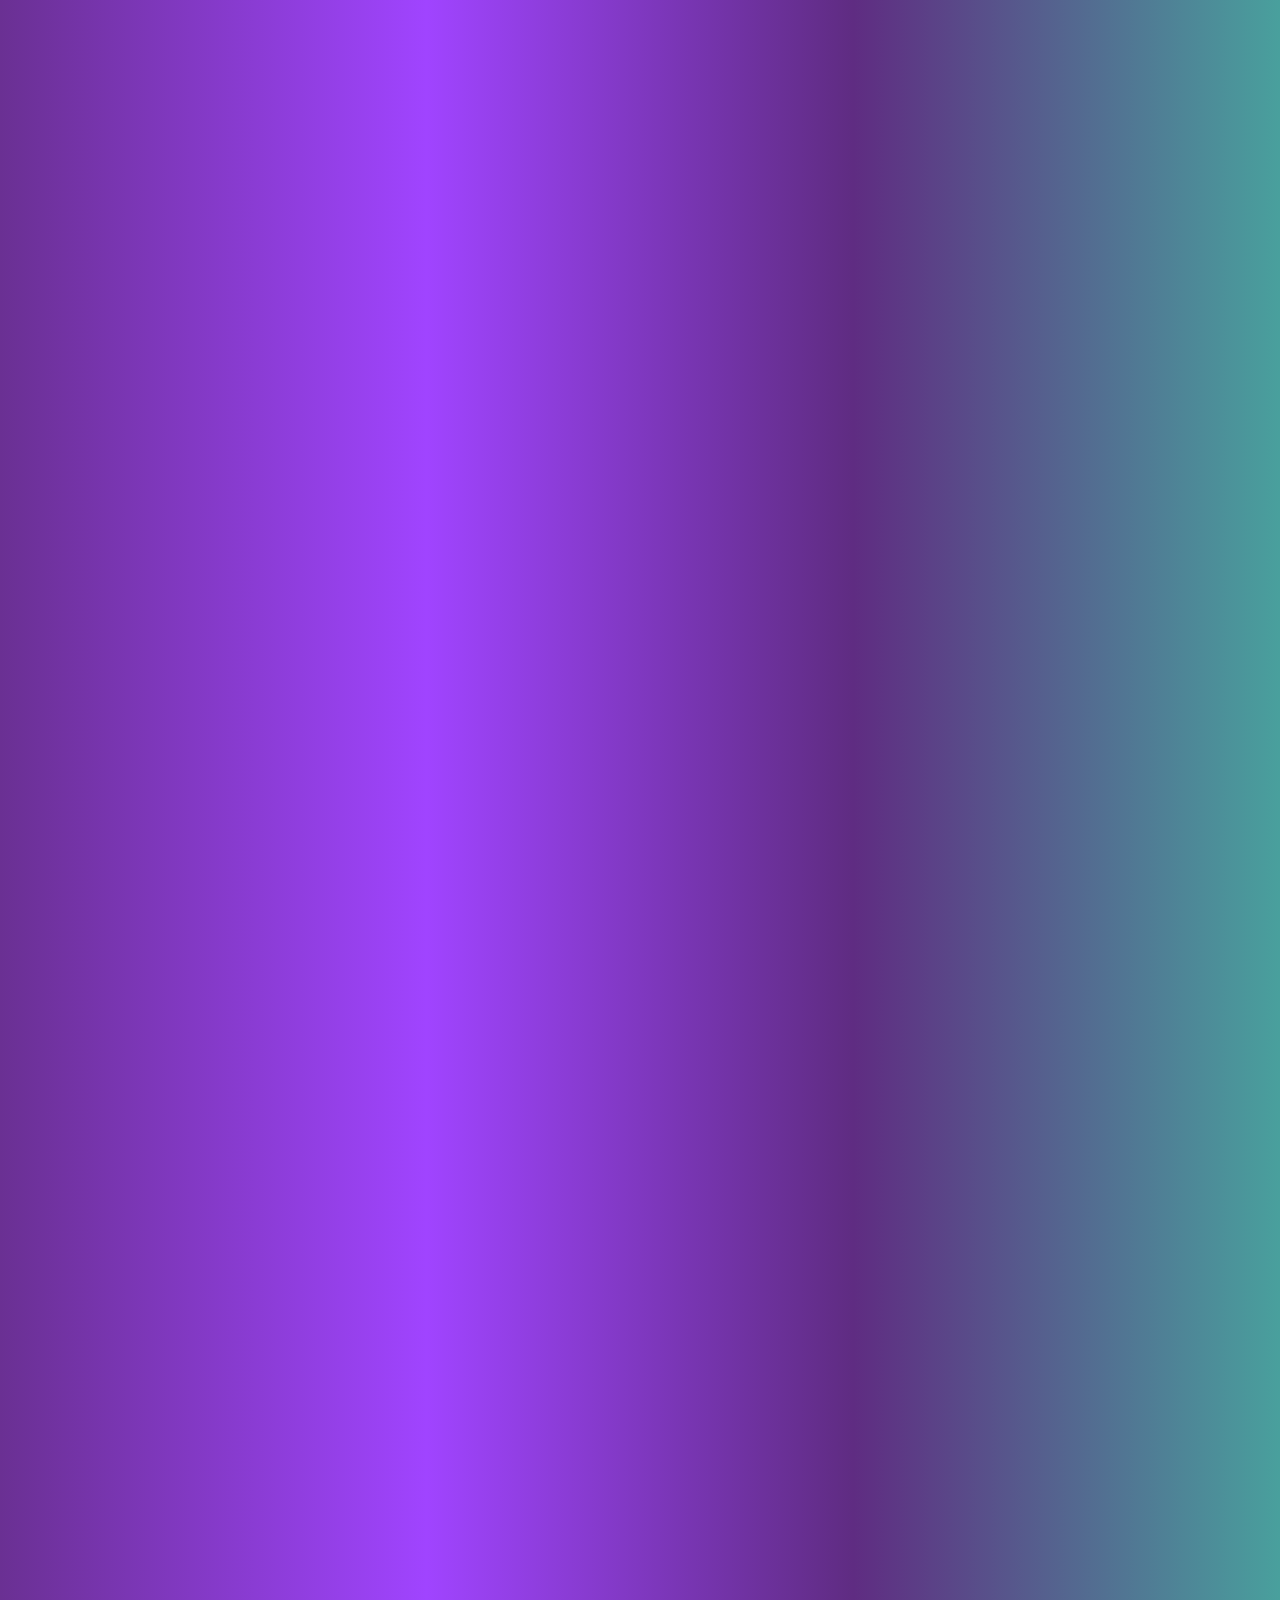
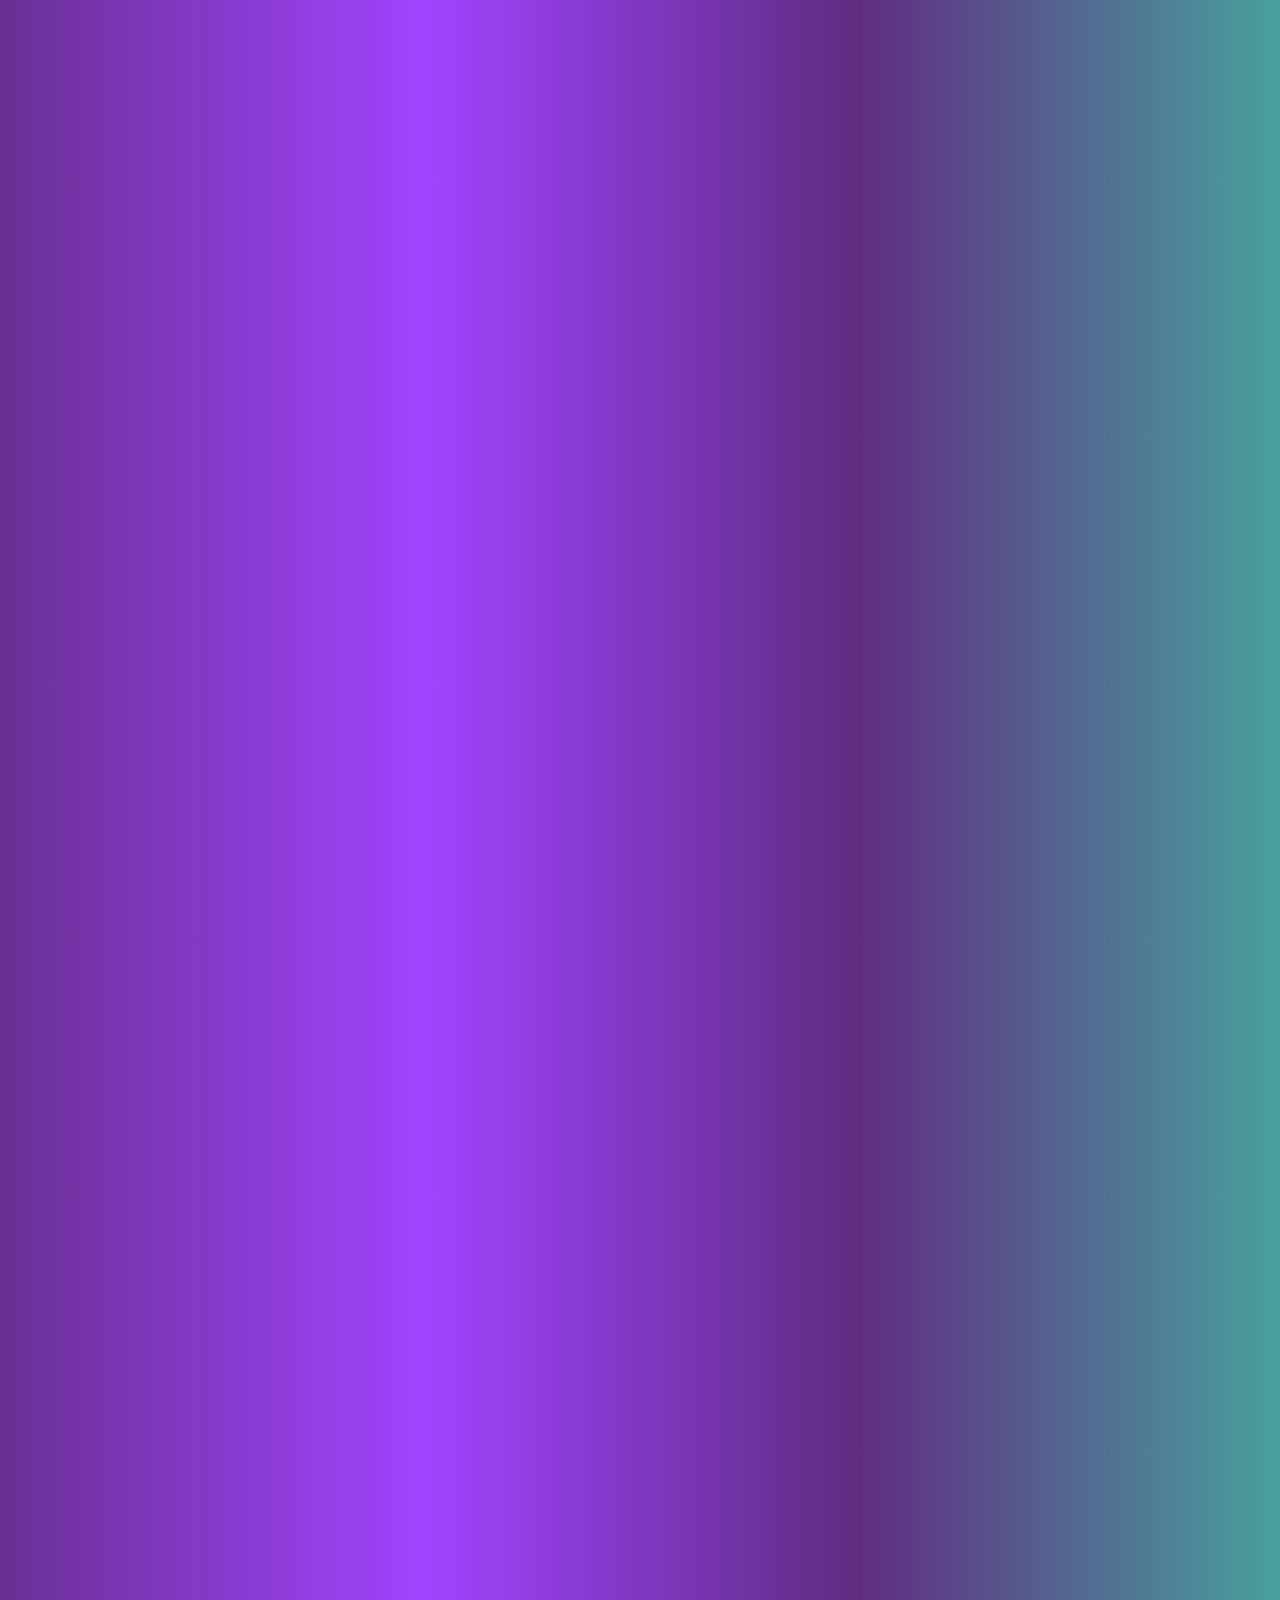
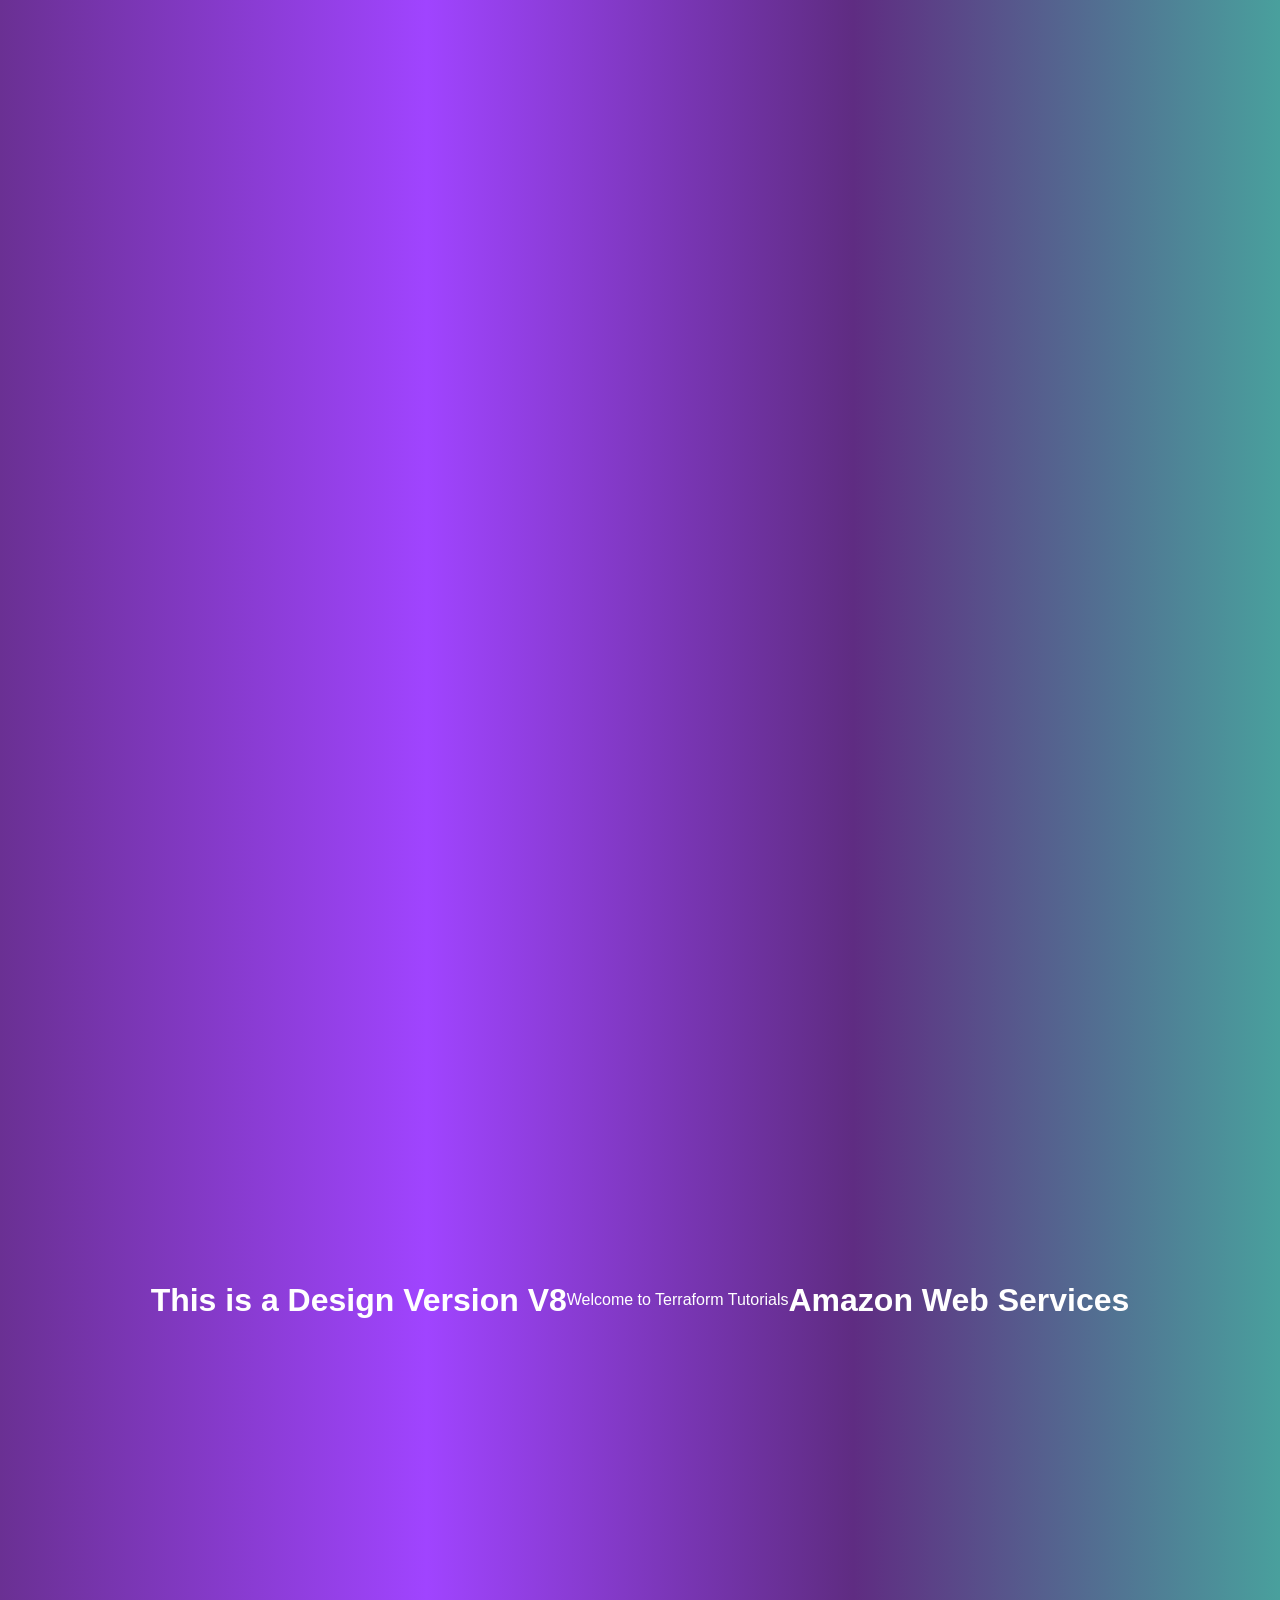
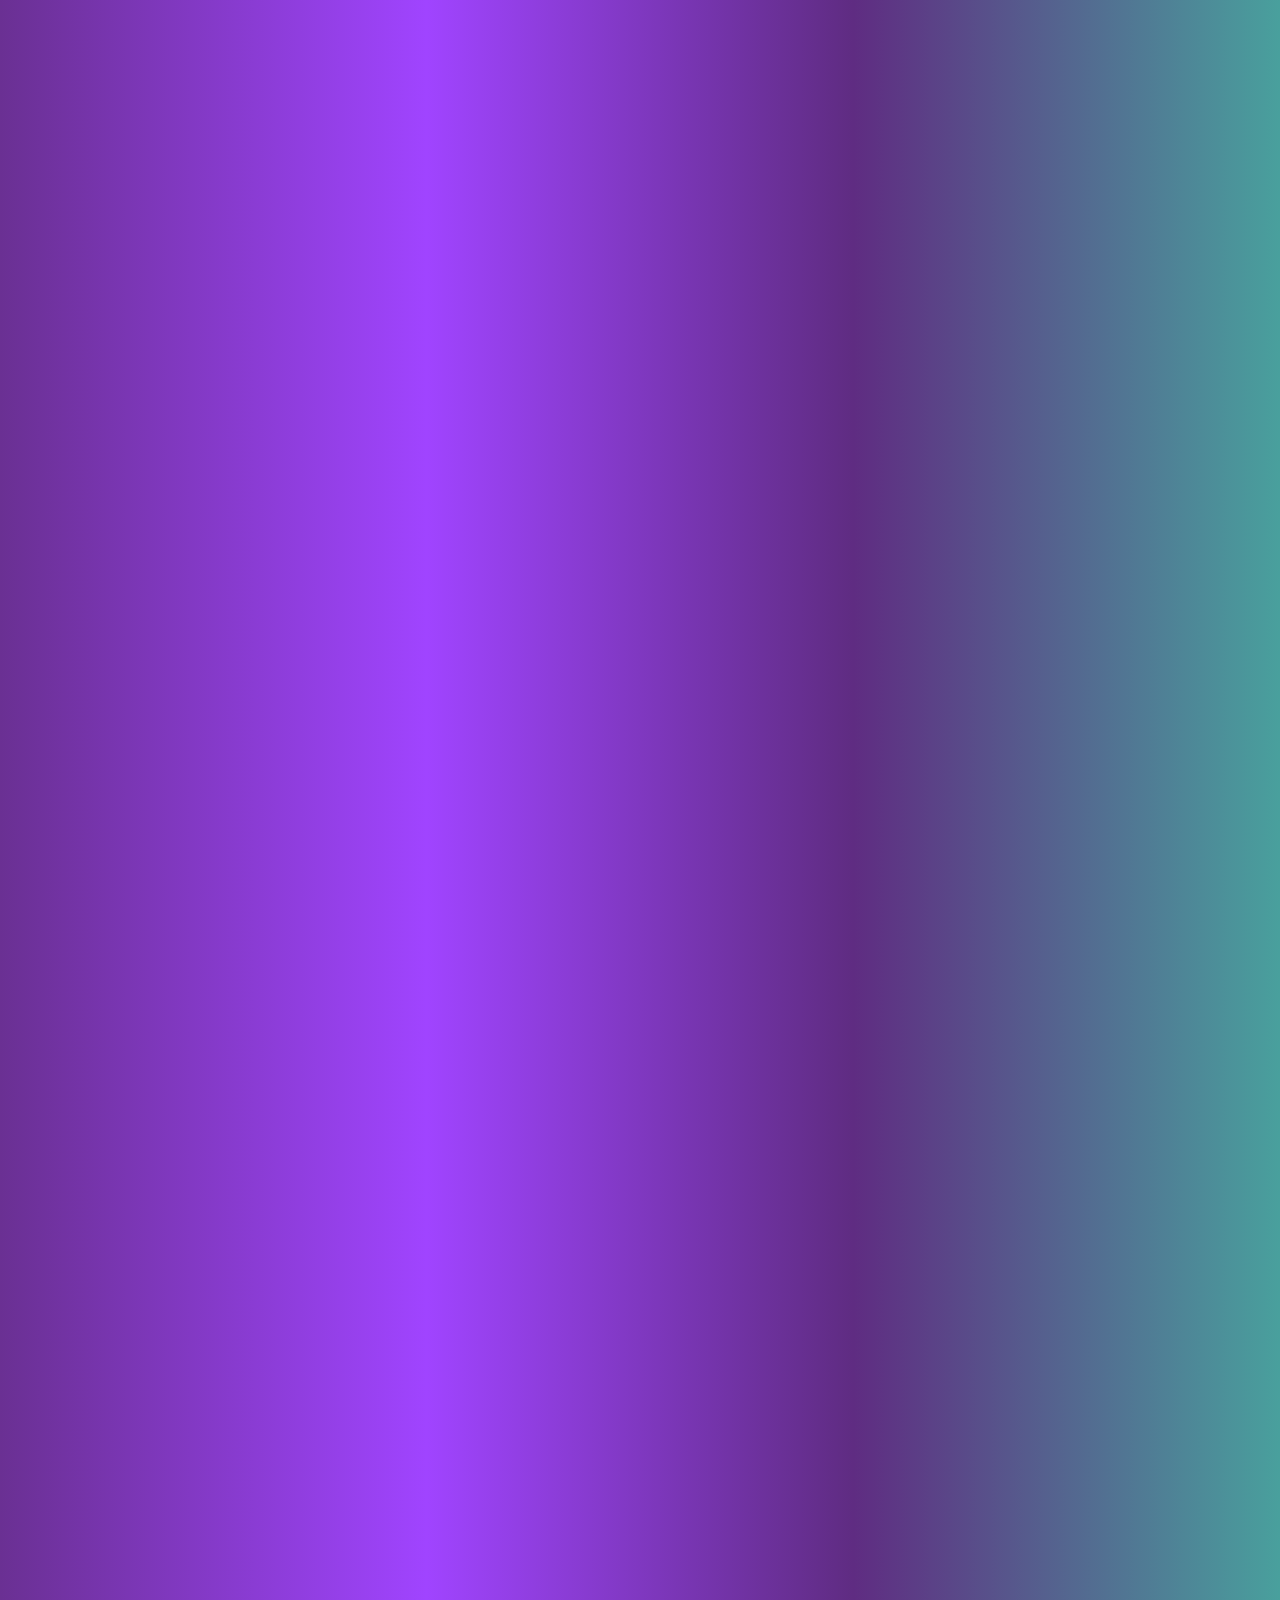
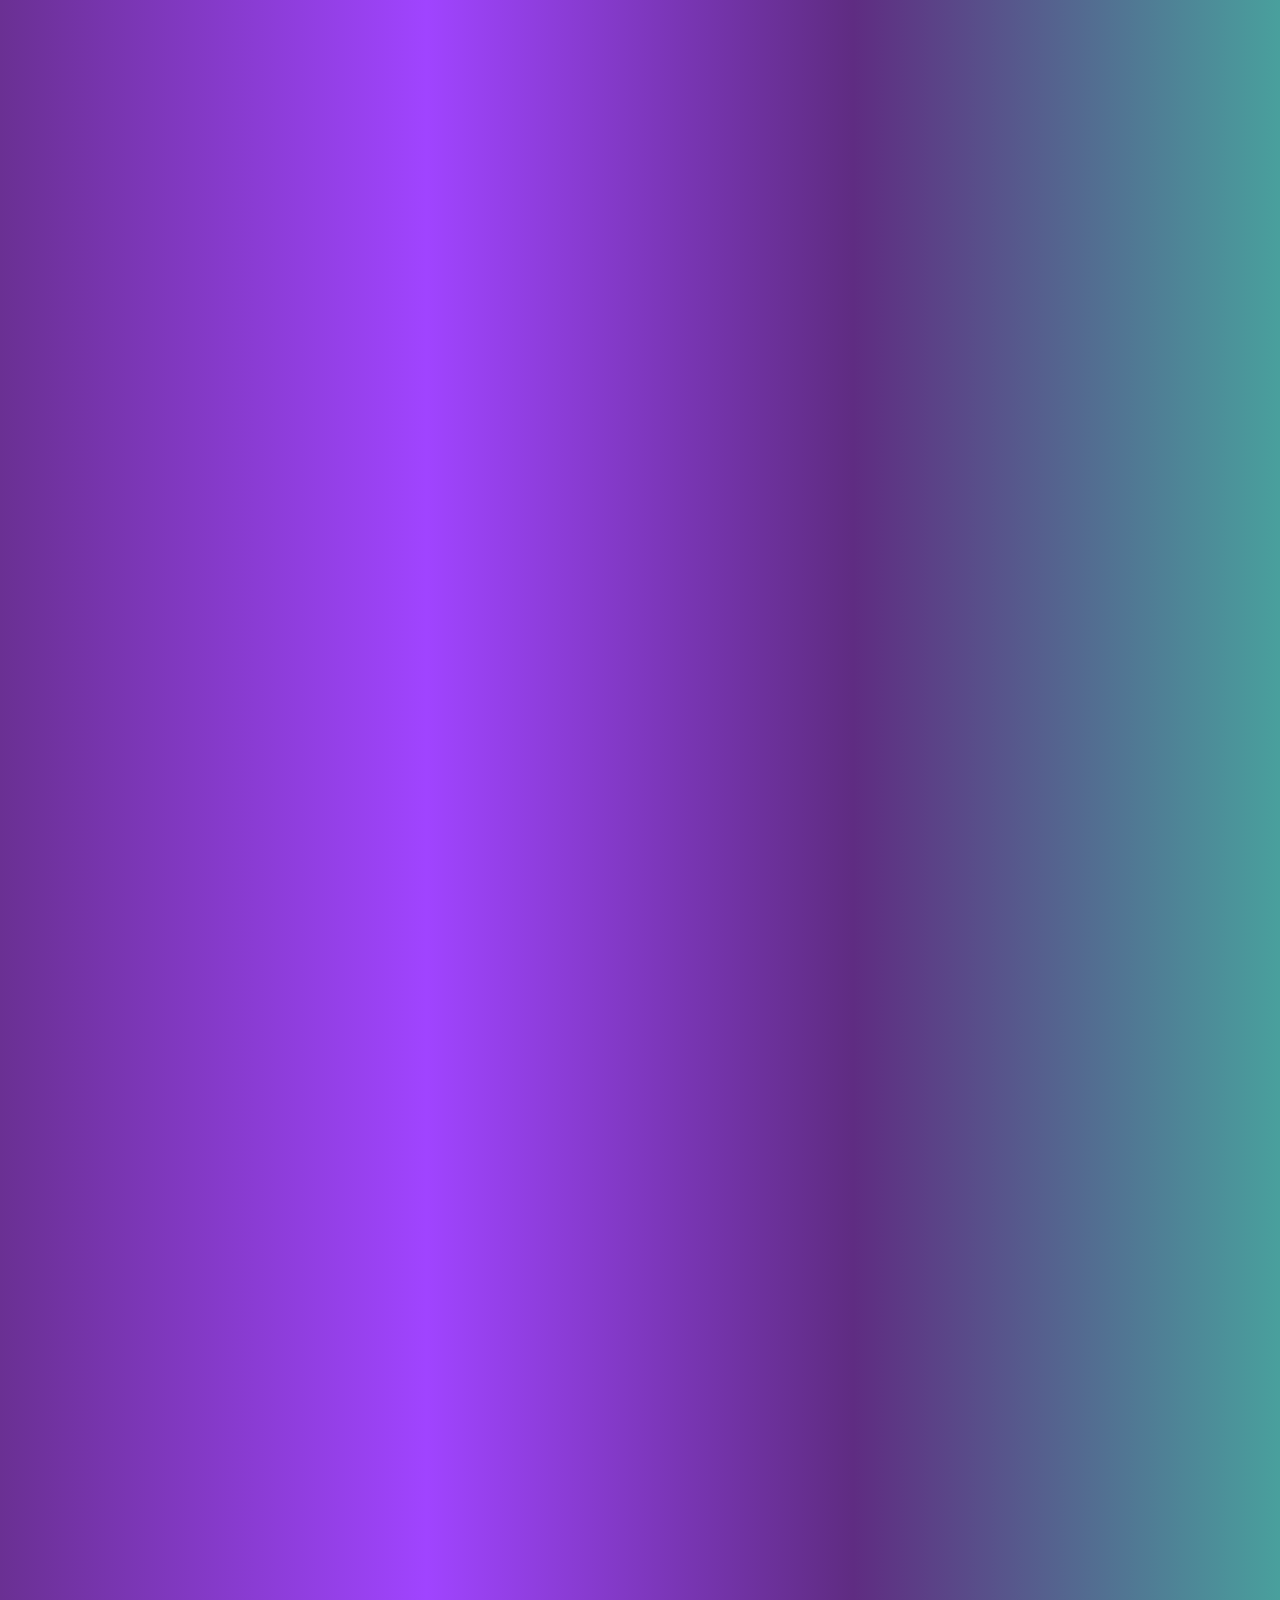
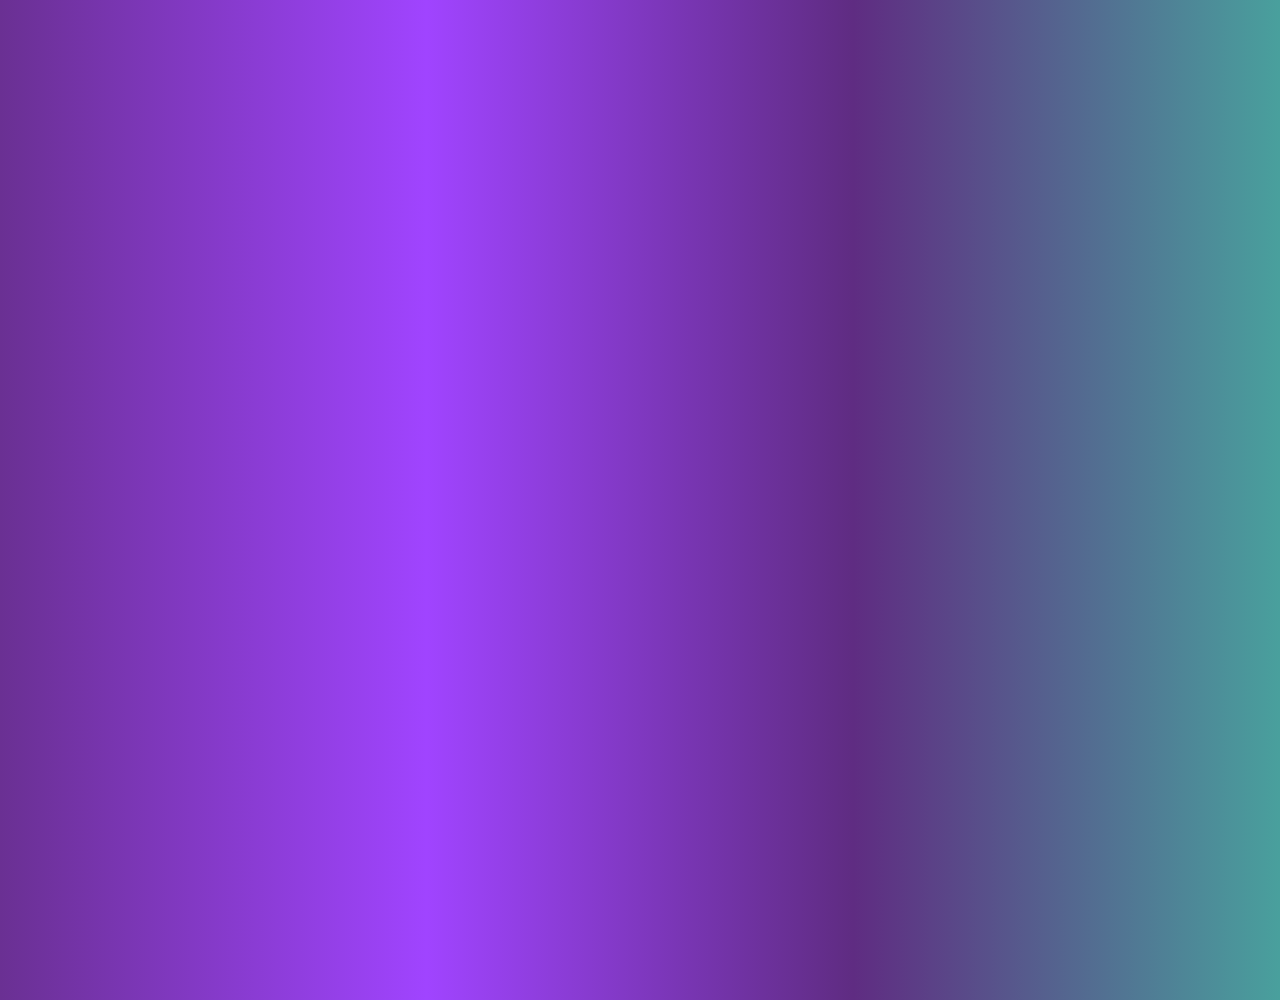
==== commit 6bd6ae79: "header change" ====
--- a/index.html
+++ b/index.html
@@ -10,8 +10,9 @@
 </head>
 
 <body>
-    <h1>This is a Design Version V9</h1>
+    <h1>This is a Design Version V8</h1>
     <p>Welcome to Terraform Tutorials</p>
+    <h1>Amazon Web Services</h1>
 </body>
 
 </html>
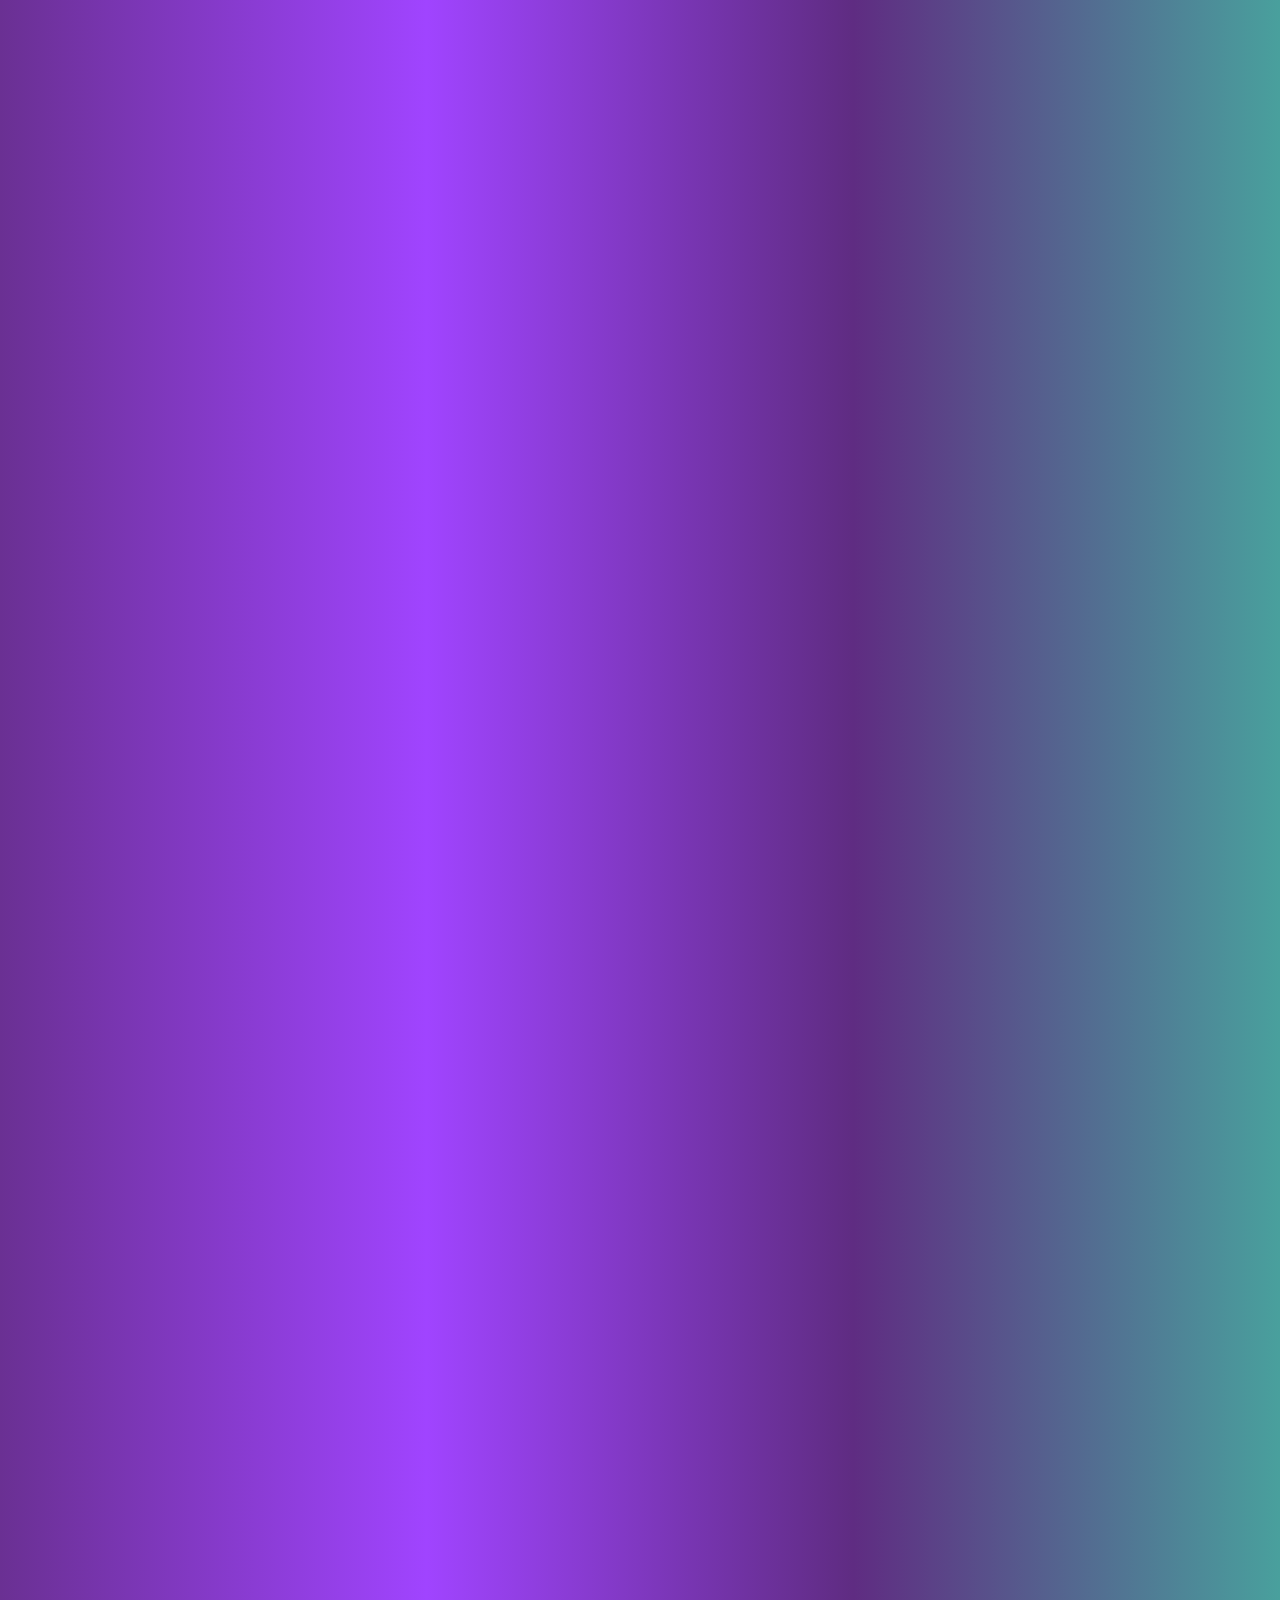
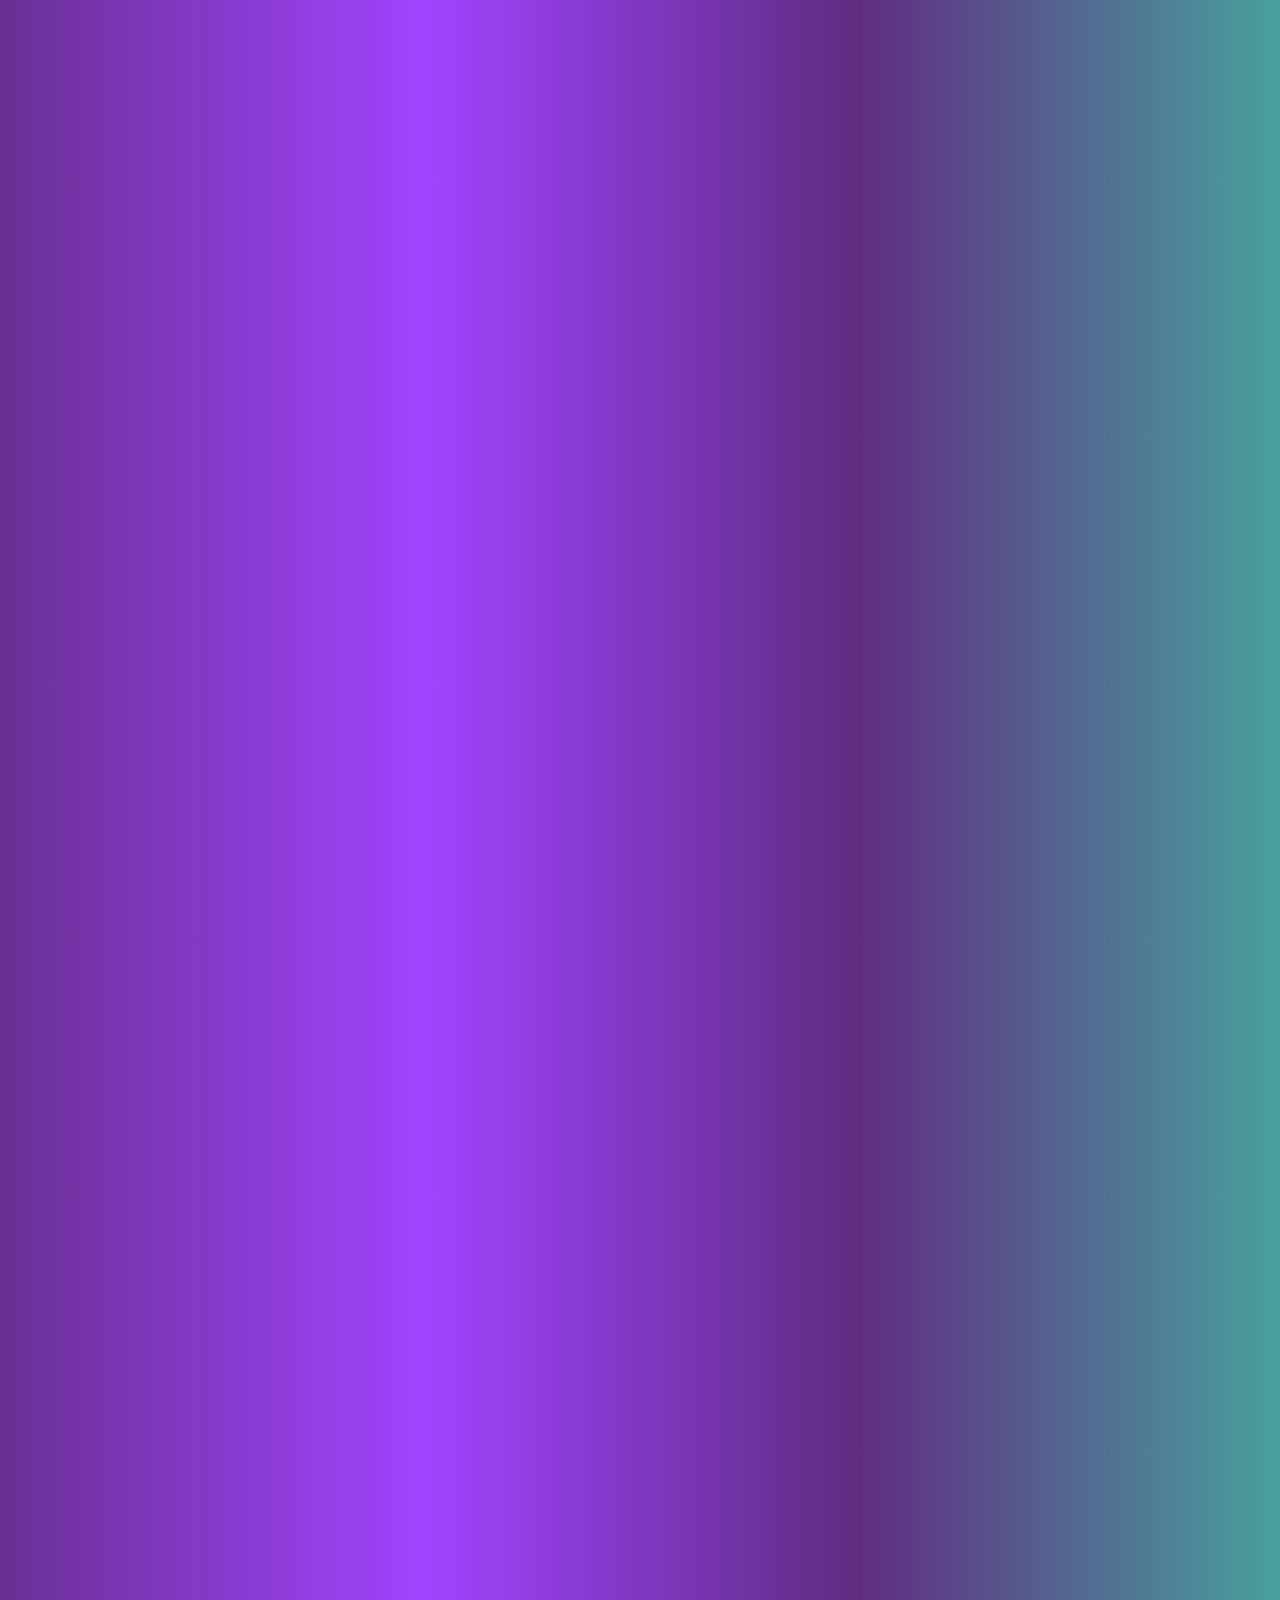
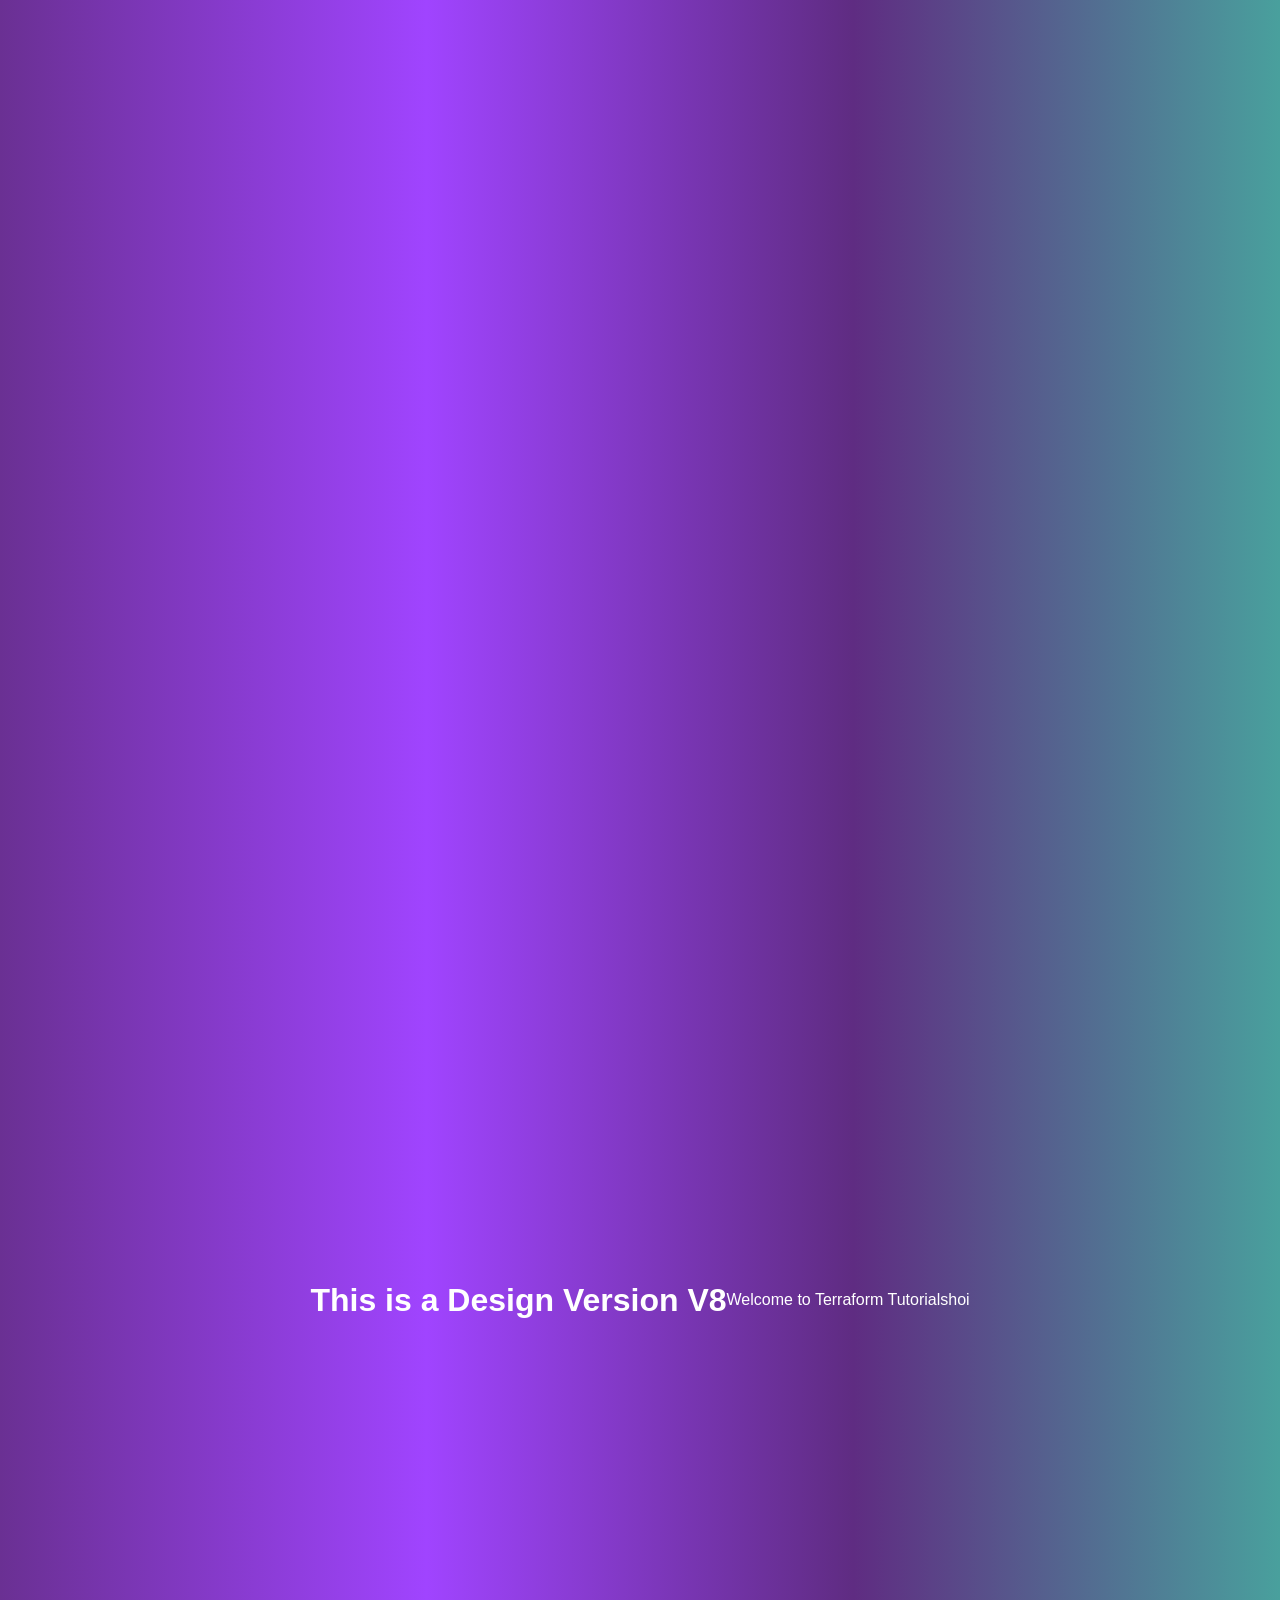
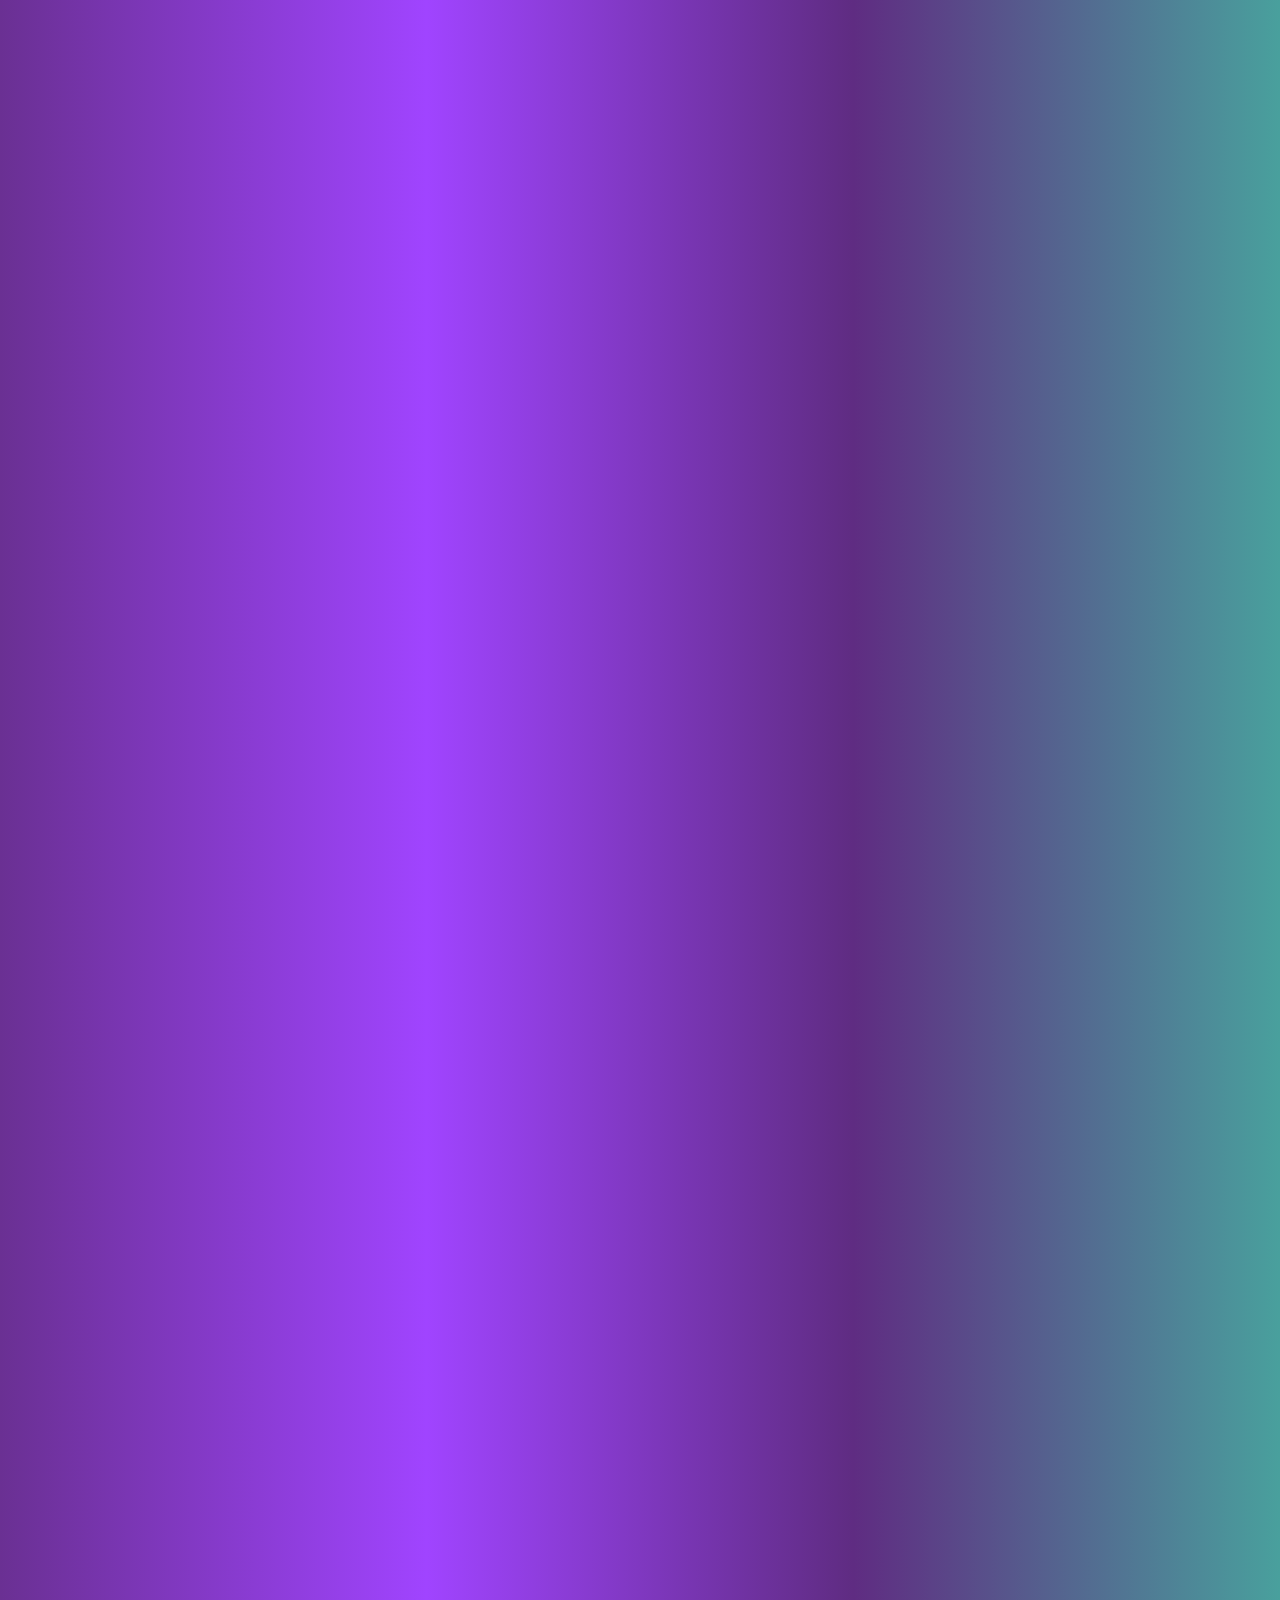
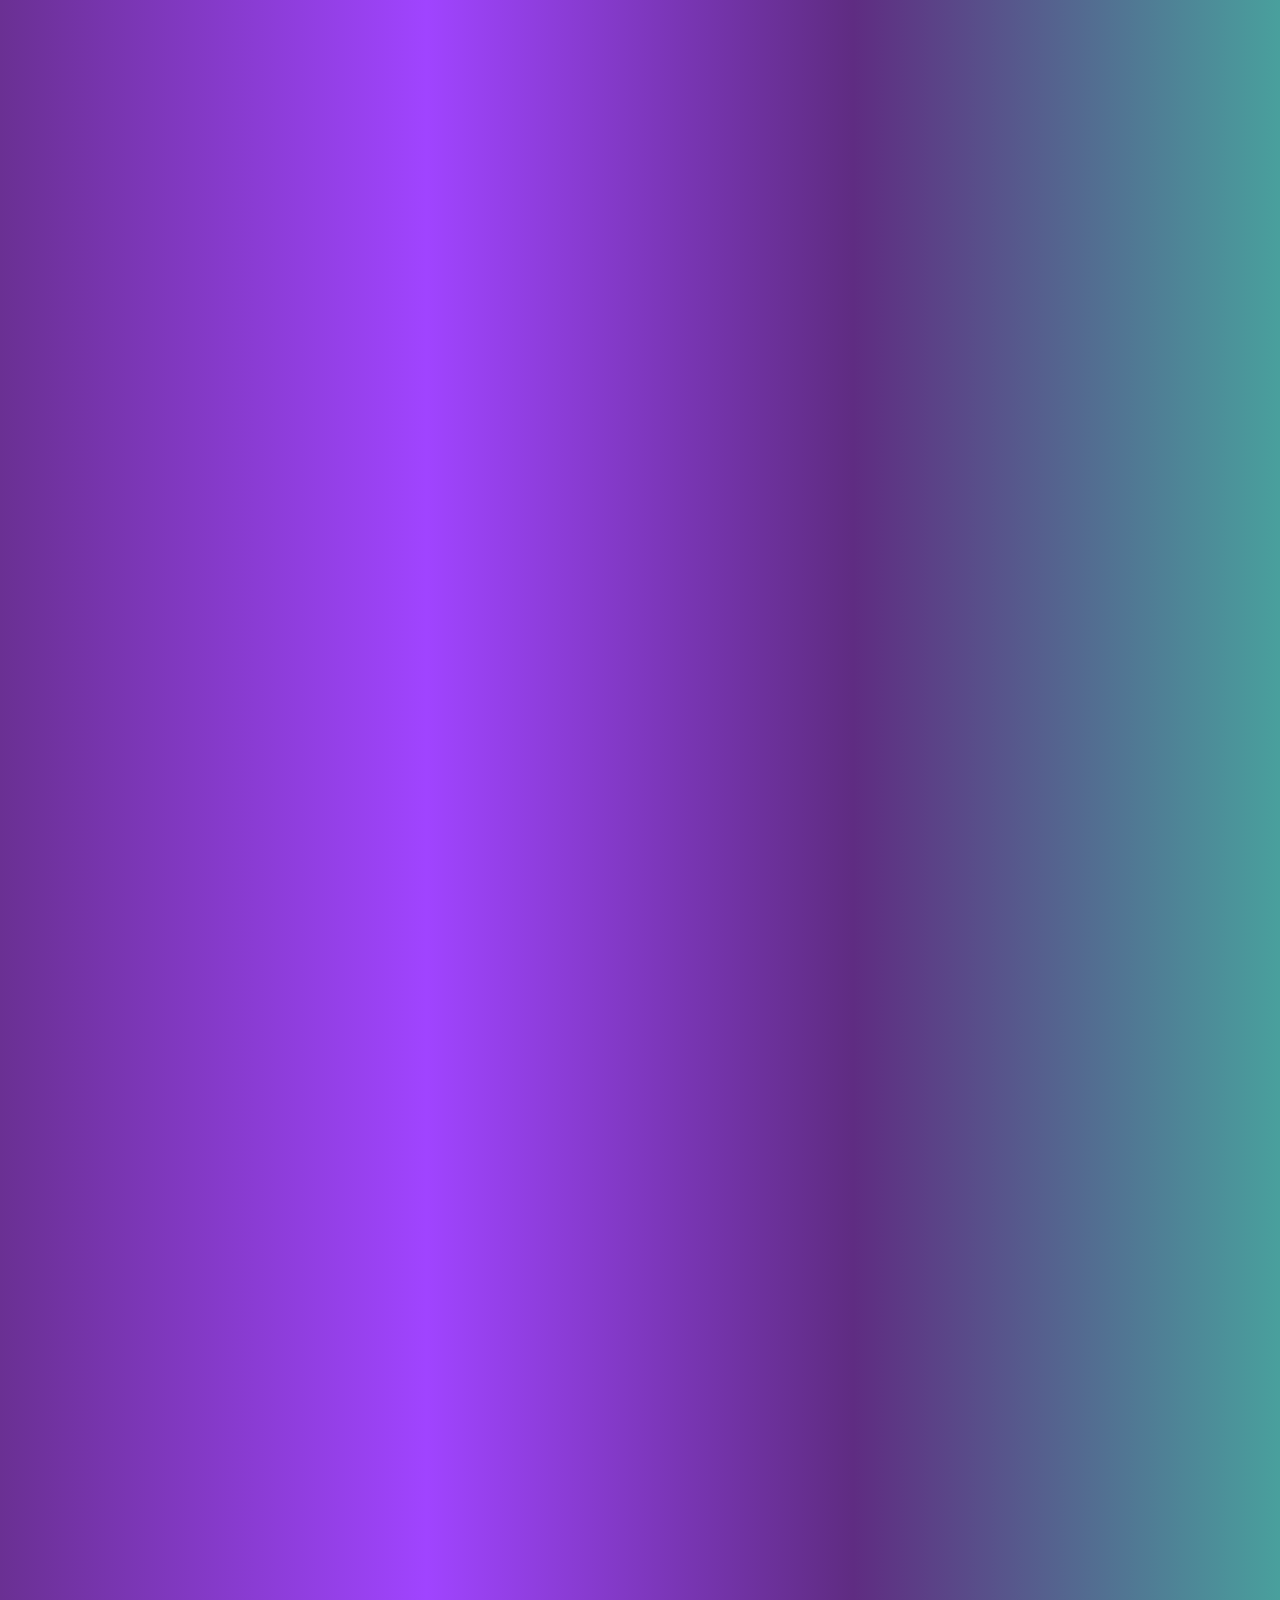
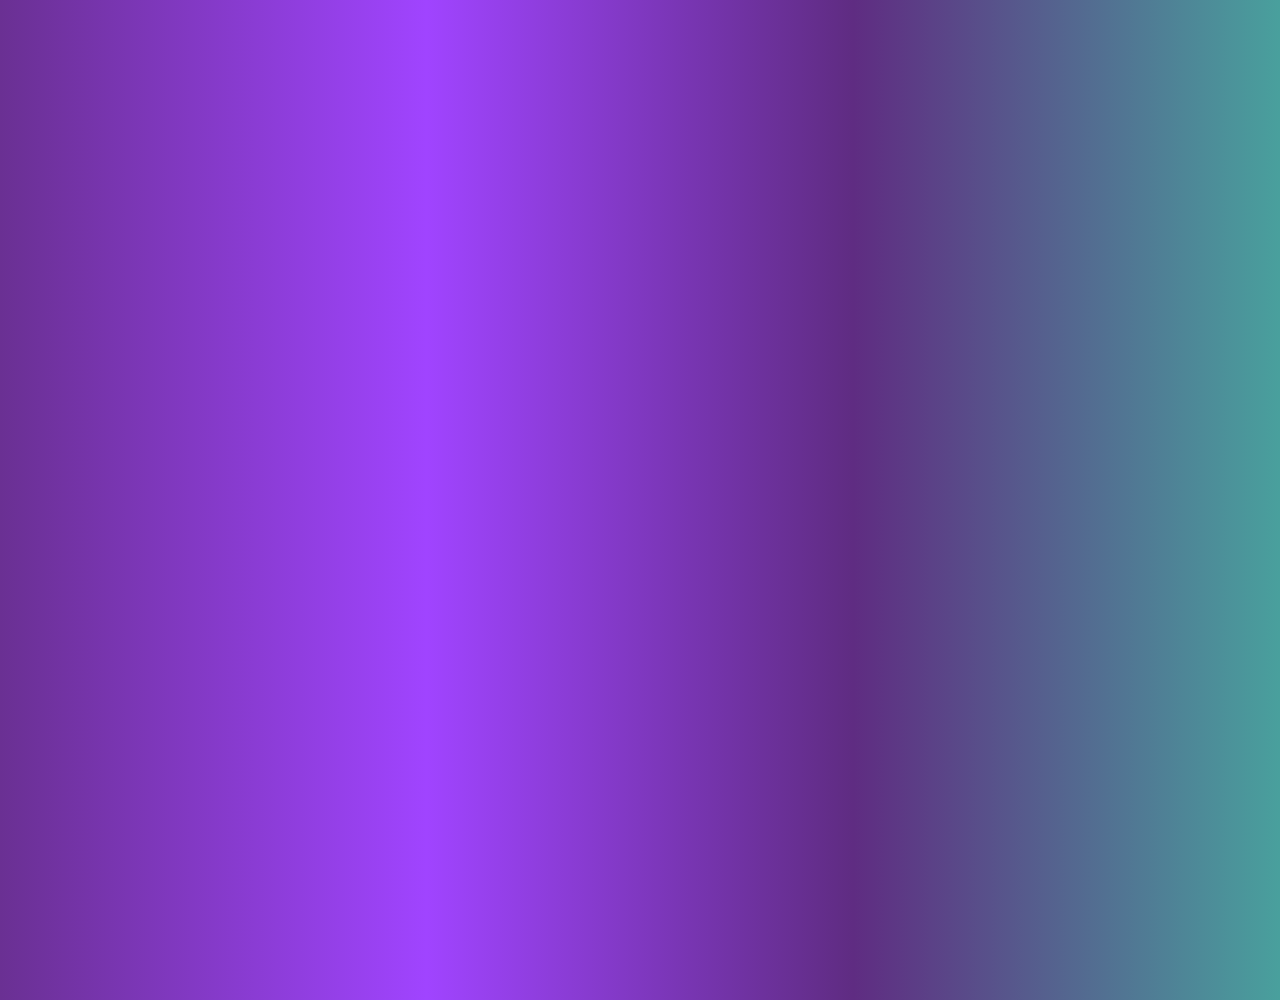
==== commit ccff196a: "Add greeting paragraph to index.html" ====
--- a/index.html
+++ b/index.html
@@ -12,7 +12,7 @@
 <body>
     <h1>This is a Design Version V8</h1>
     <p>Welcome to Terraform Tutorials</p>
-    <h1>Amazon Web Services</h1>
+    <p>hoi</p>
 </body>
 
 </html>
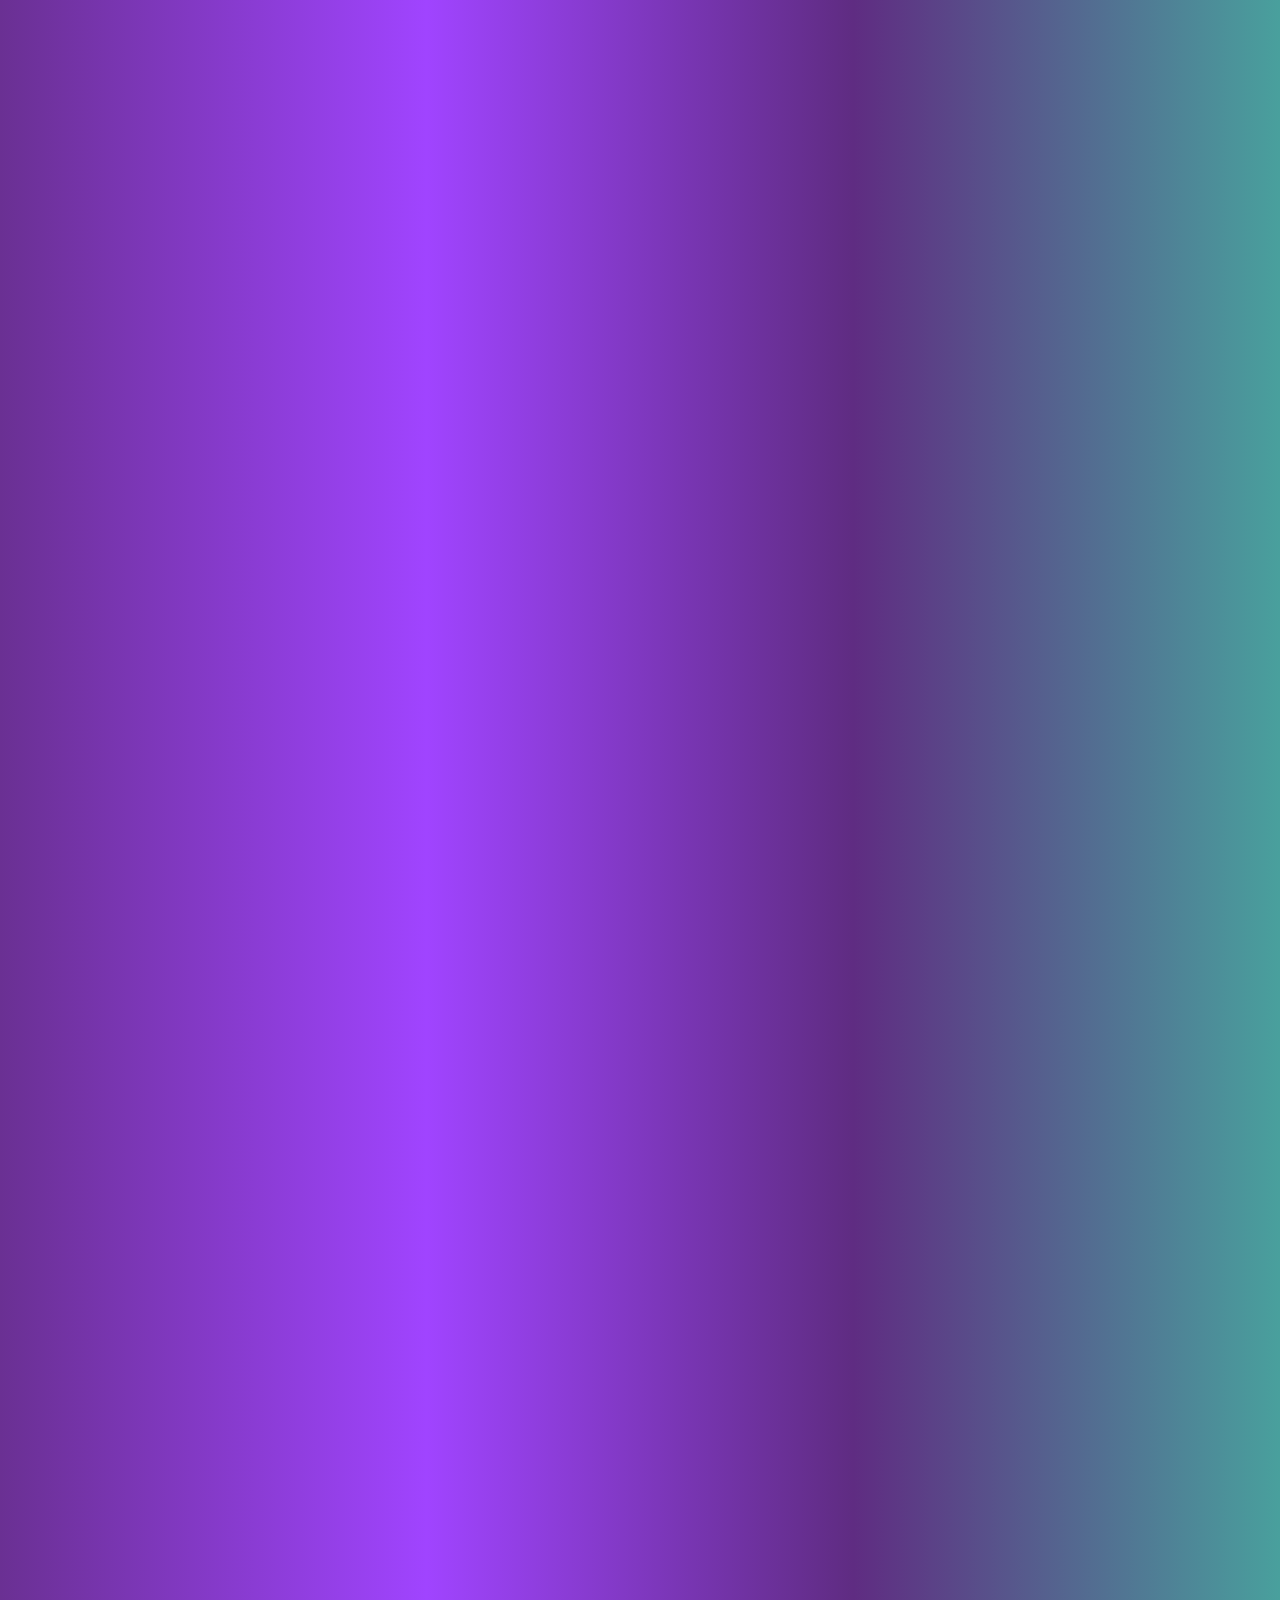
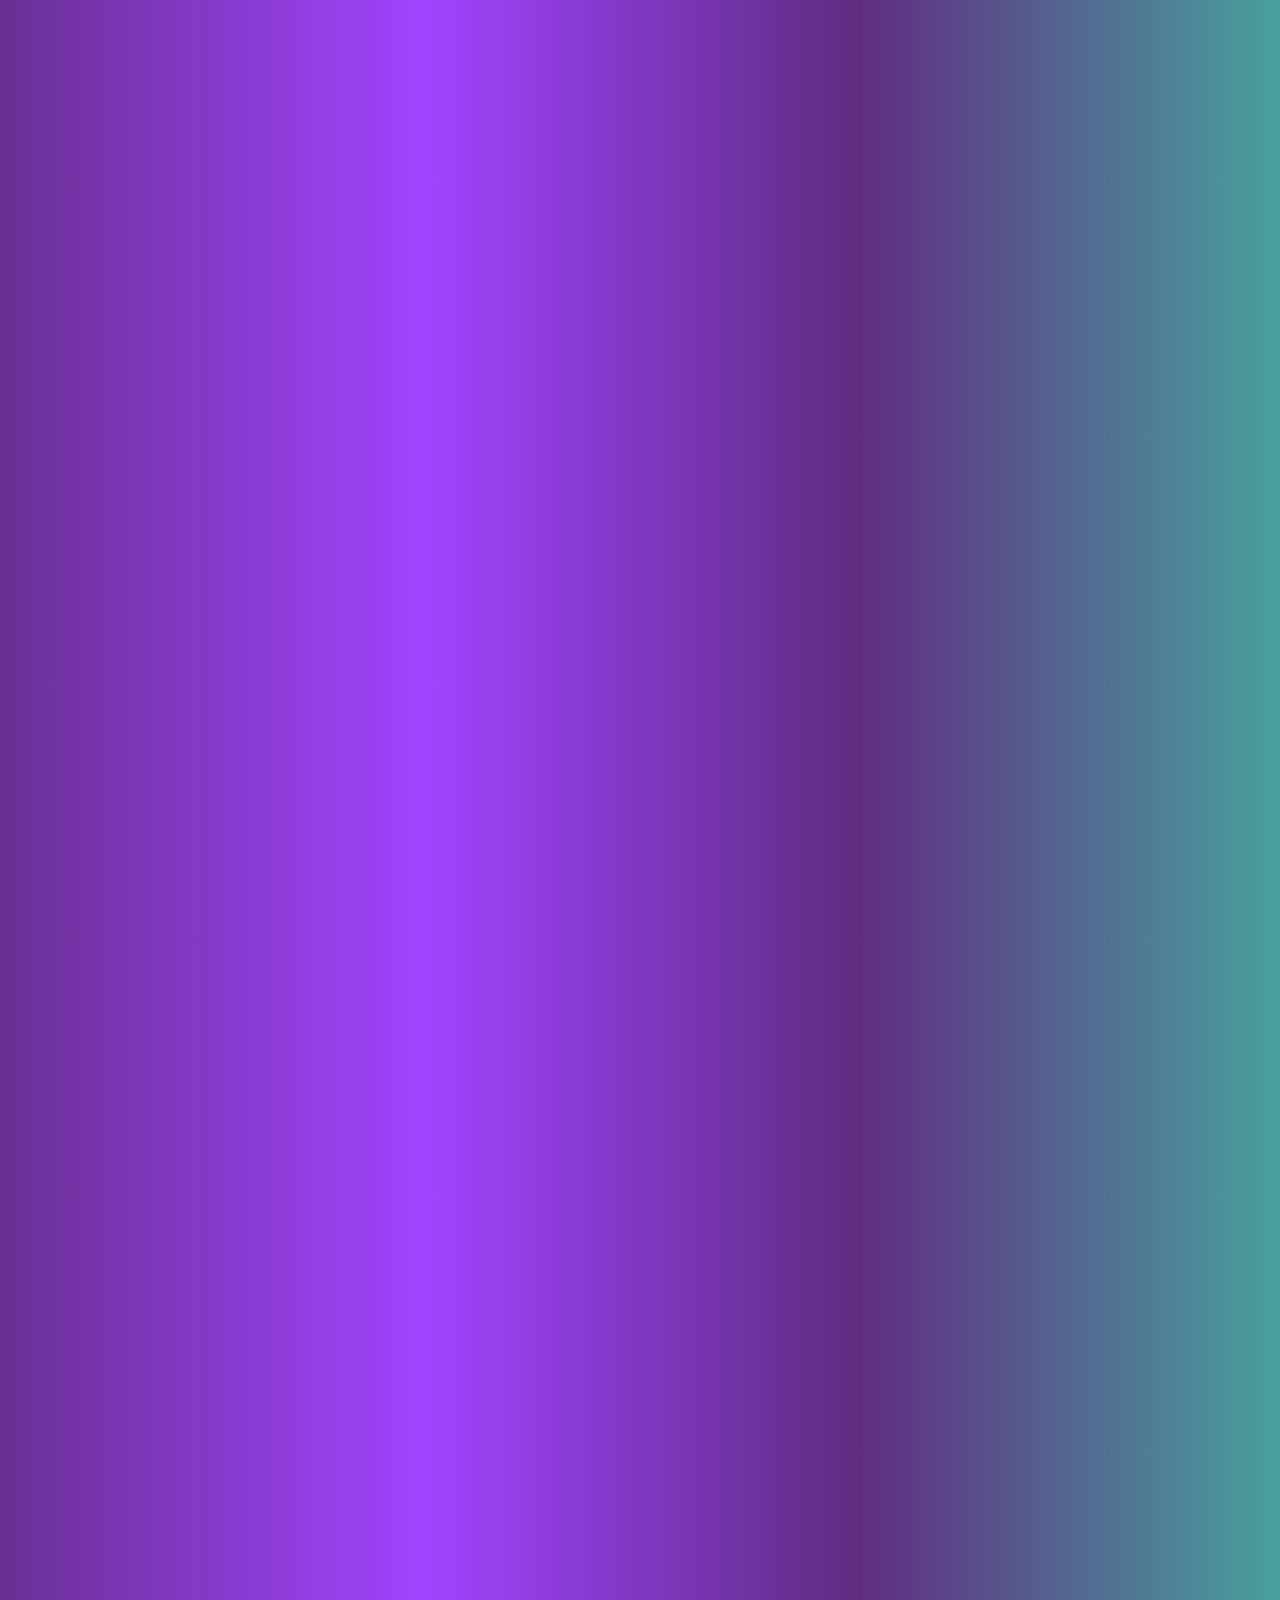
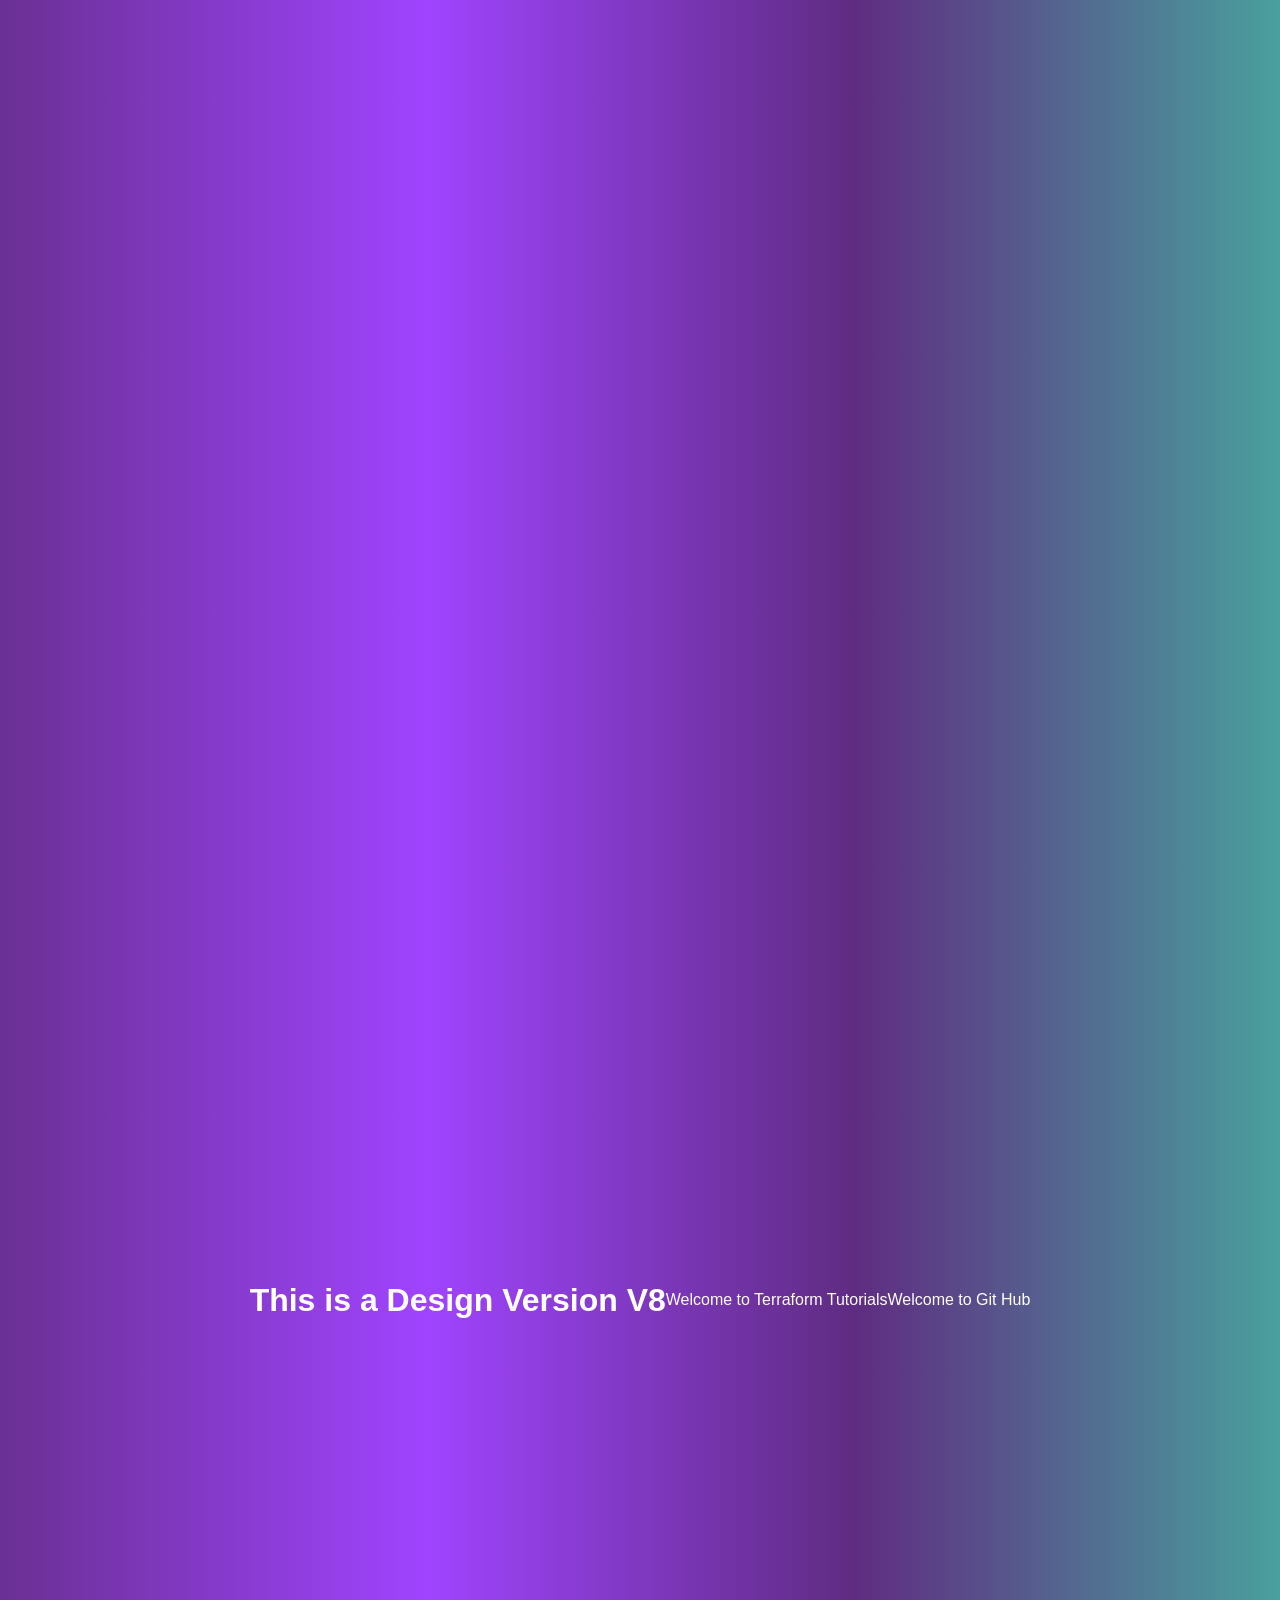
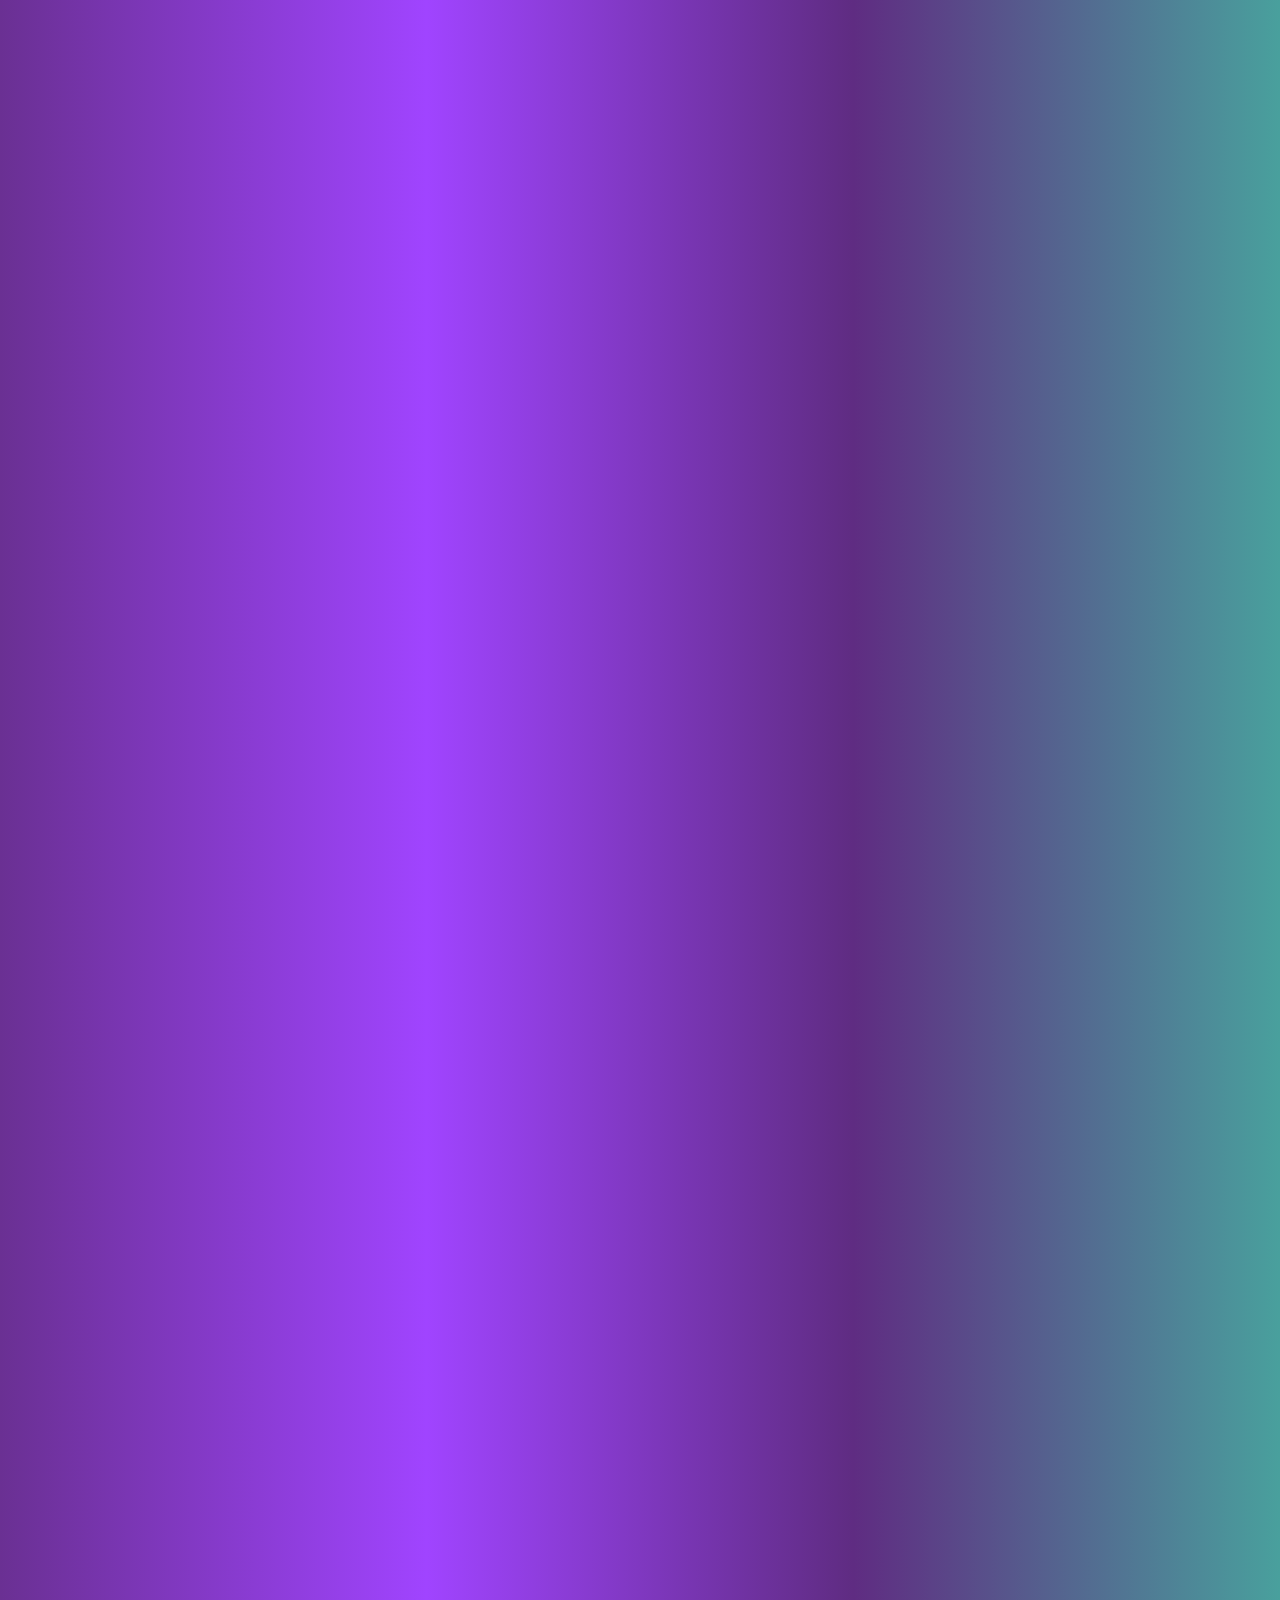
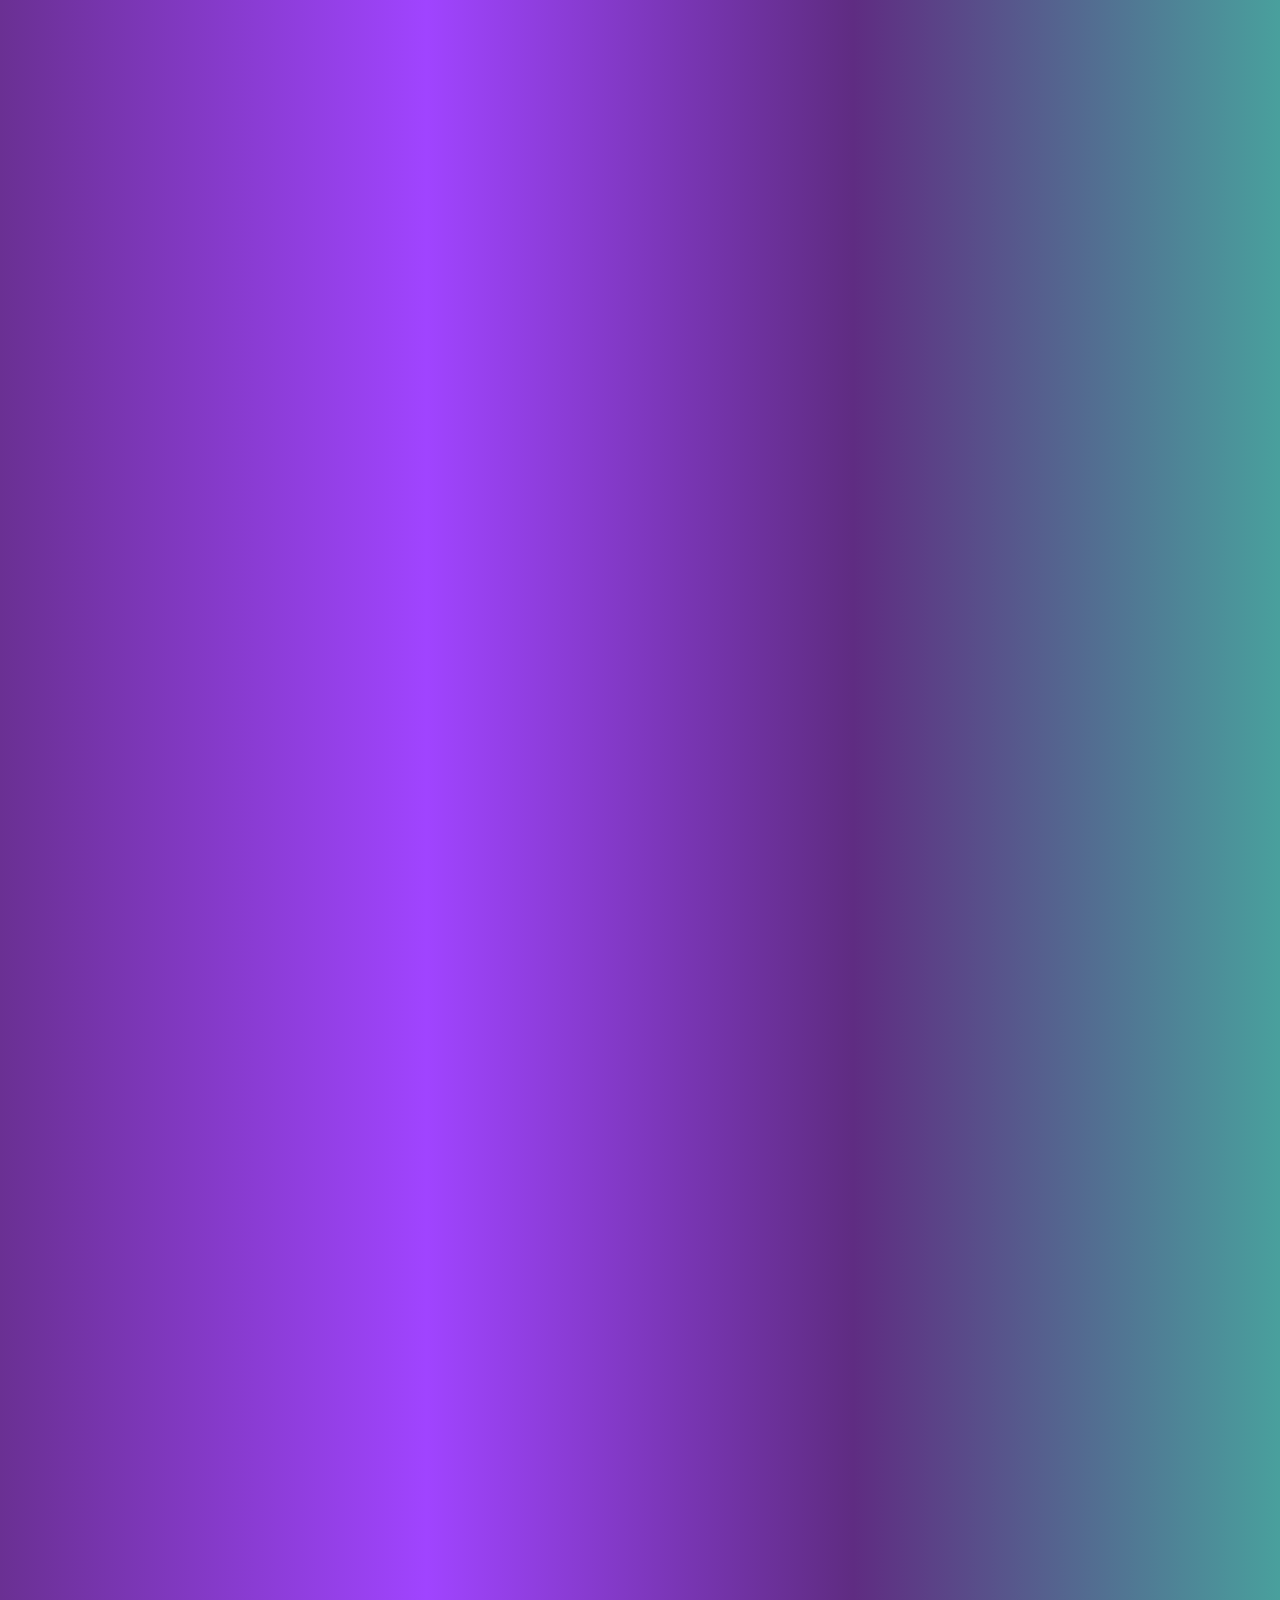
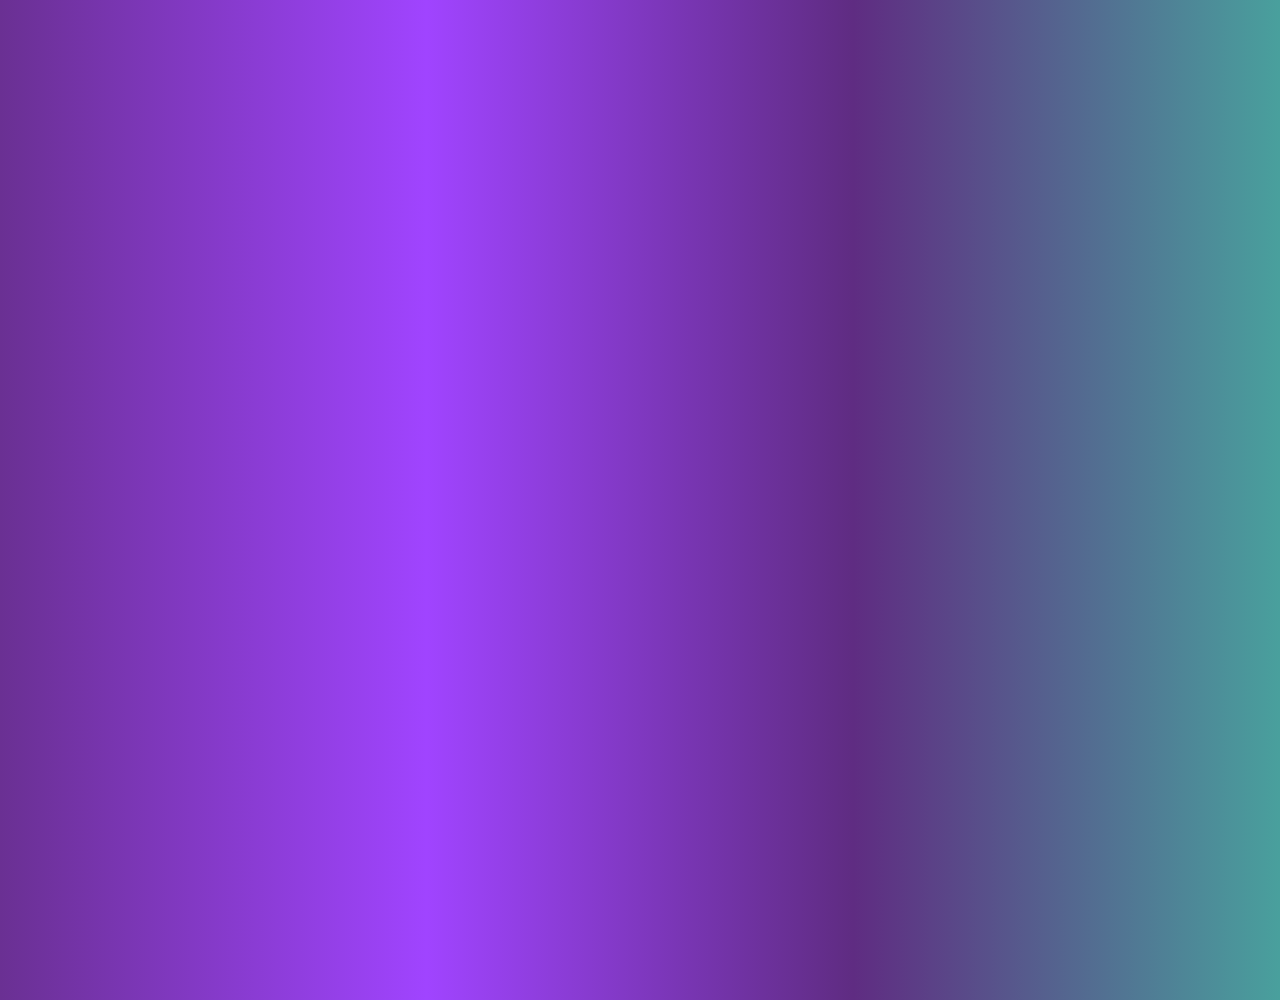
==== commit 3ef54c2c: "Update index.html" ====
--- a/index.html
+++ b/index.html
@@ -12,7 +12,7 @@
 <body>
     <h1>This is a Design Version V8</h1>
     <p>Welcome to Terraform Tutorials</p>
-    <p>hoi</p>
+    <p>Welcome to Git Hub</p>
 </body>
 
 </html>
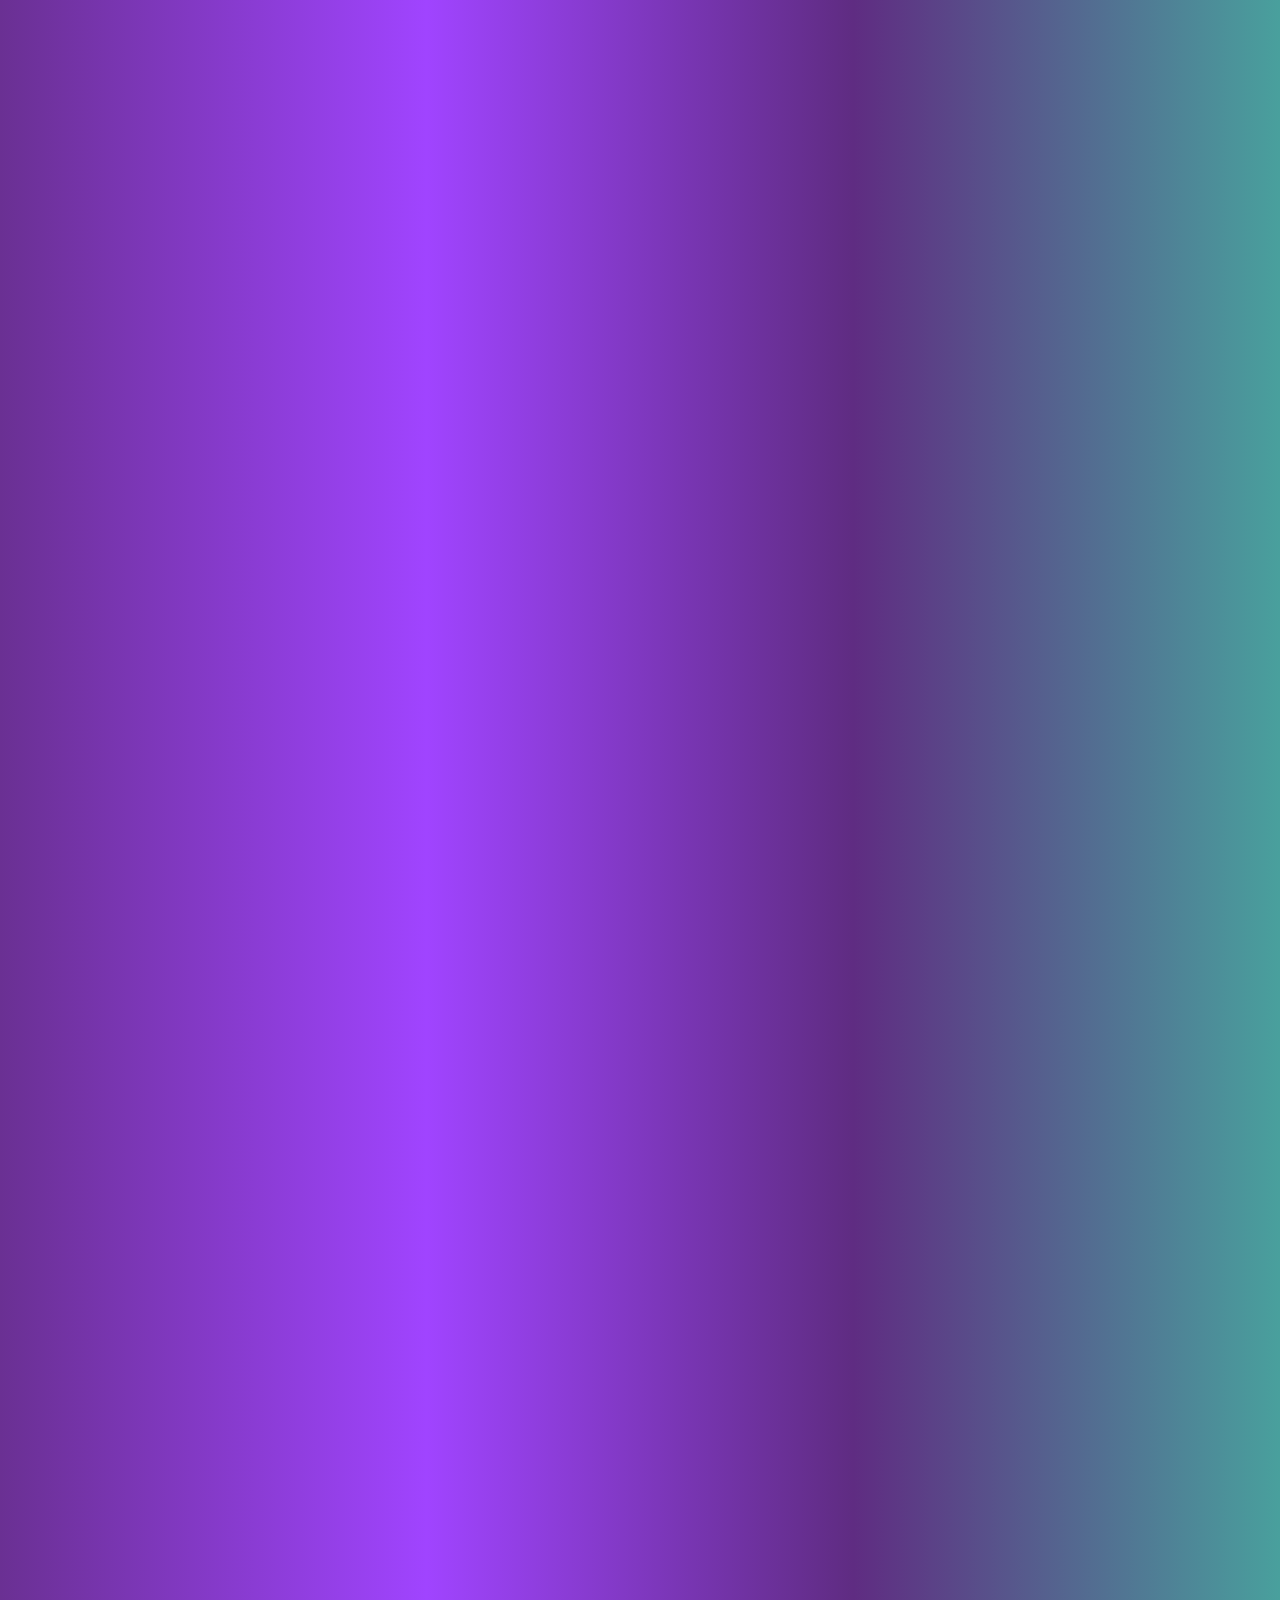
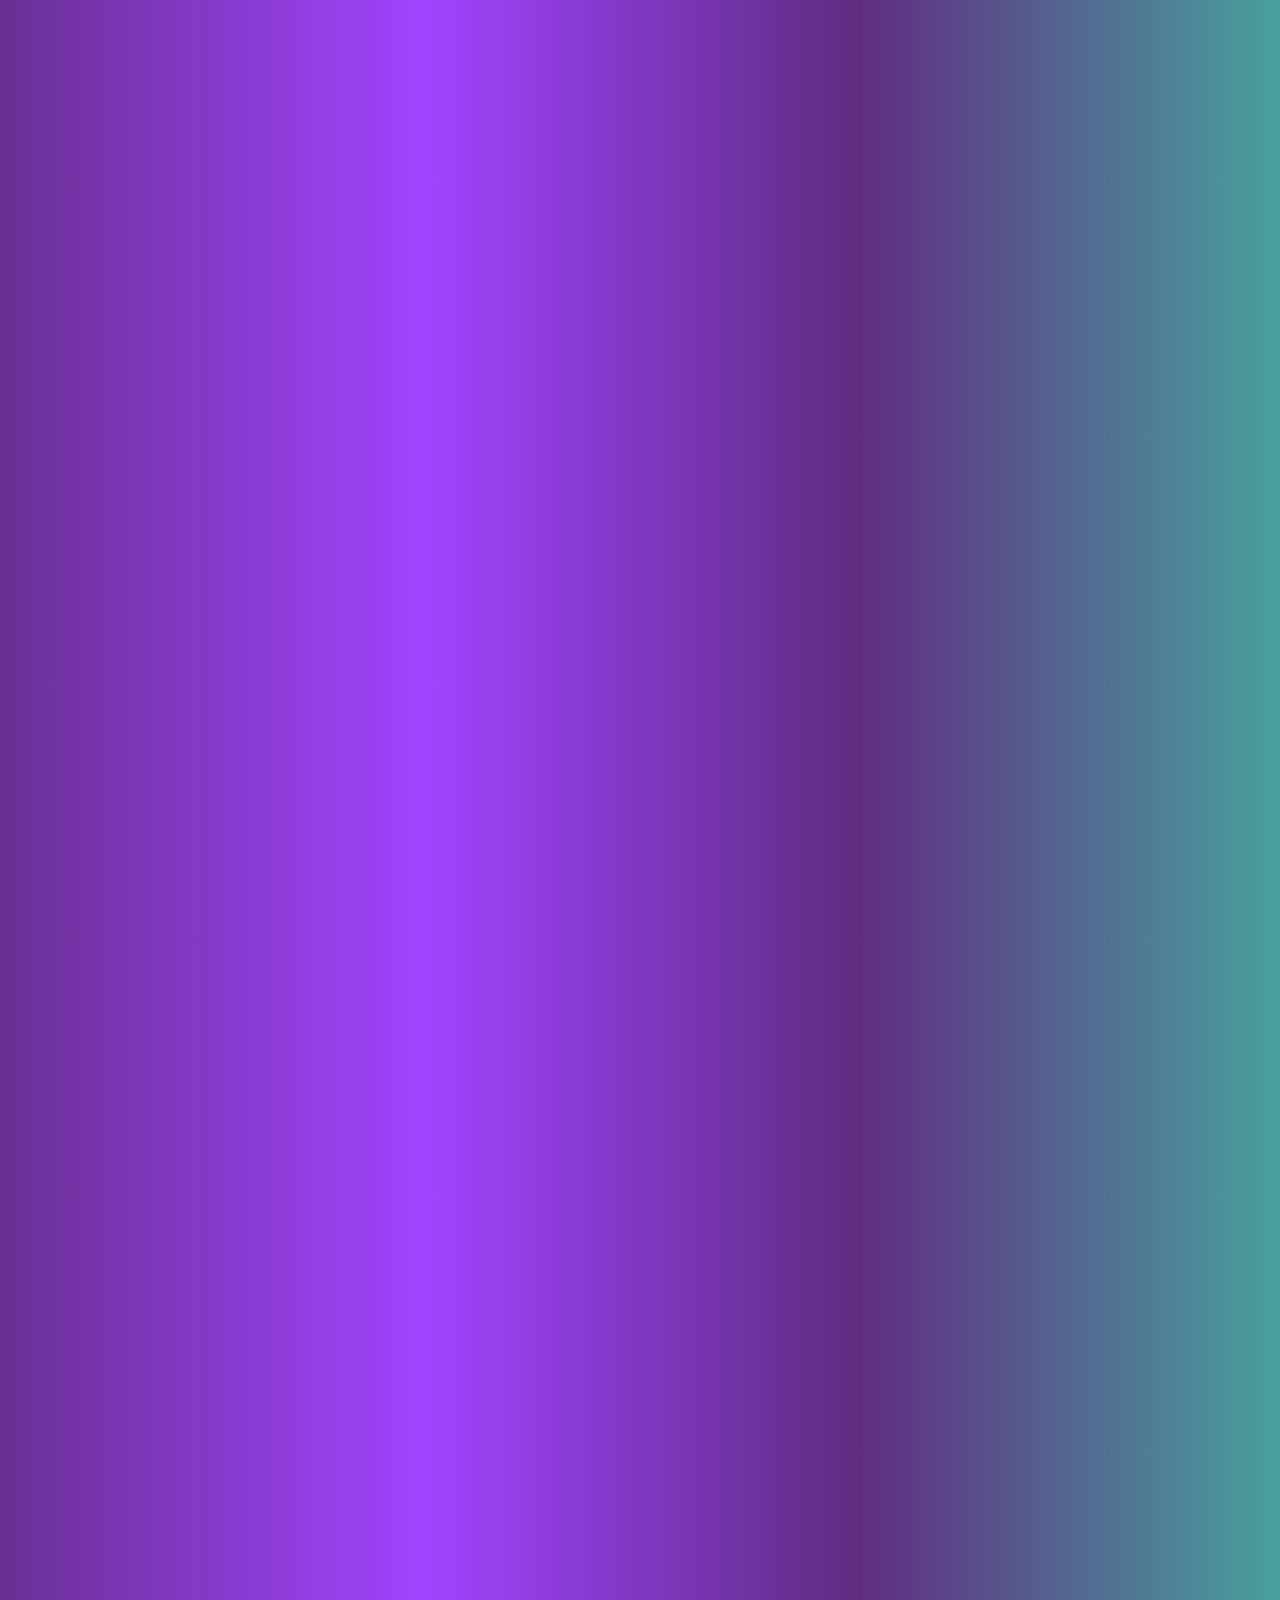
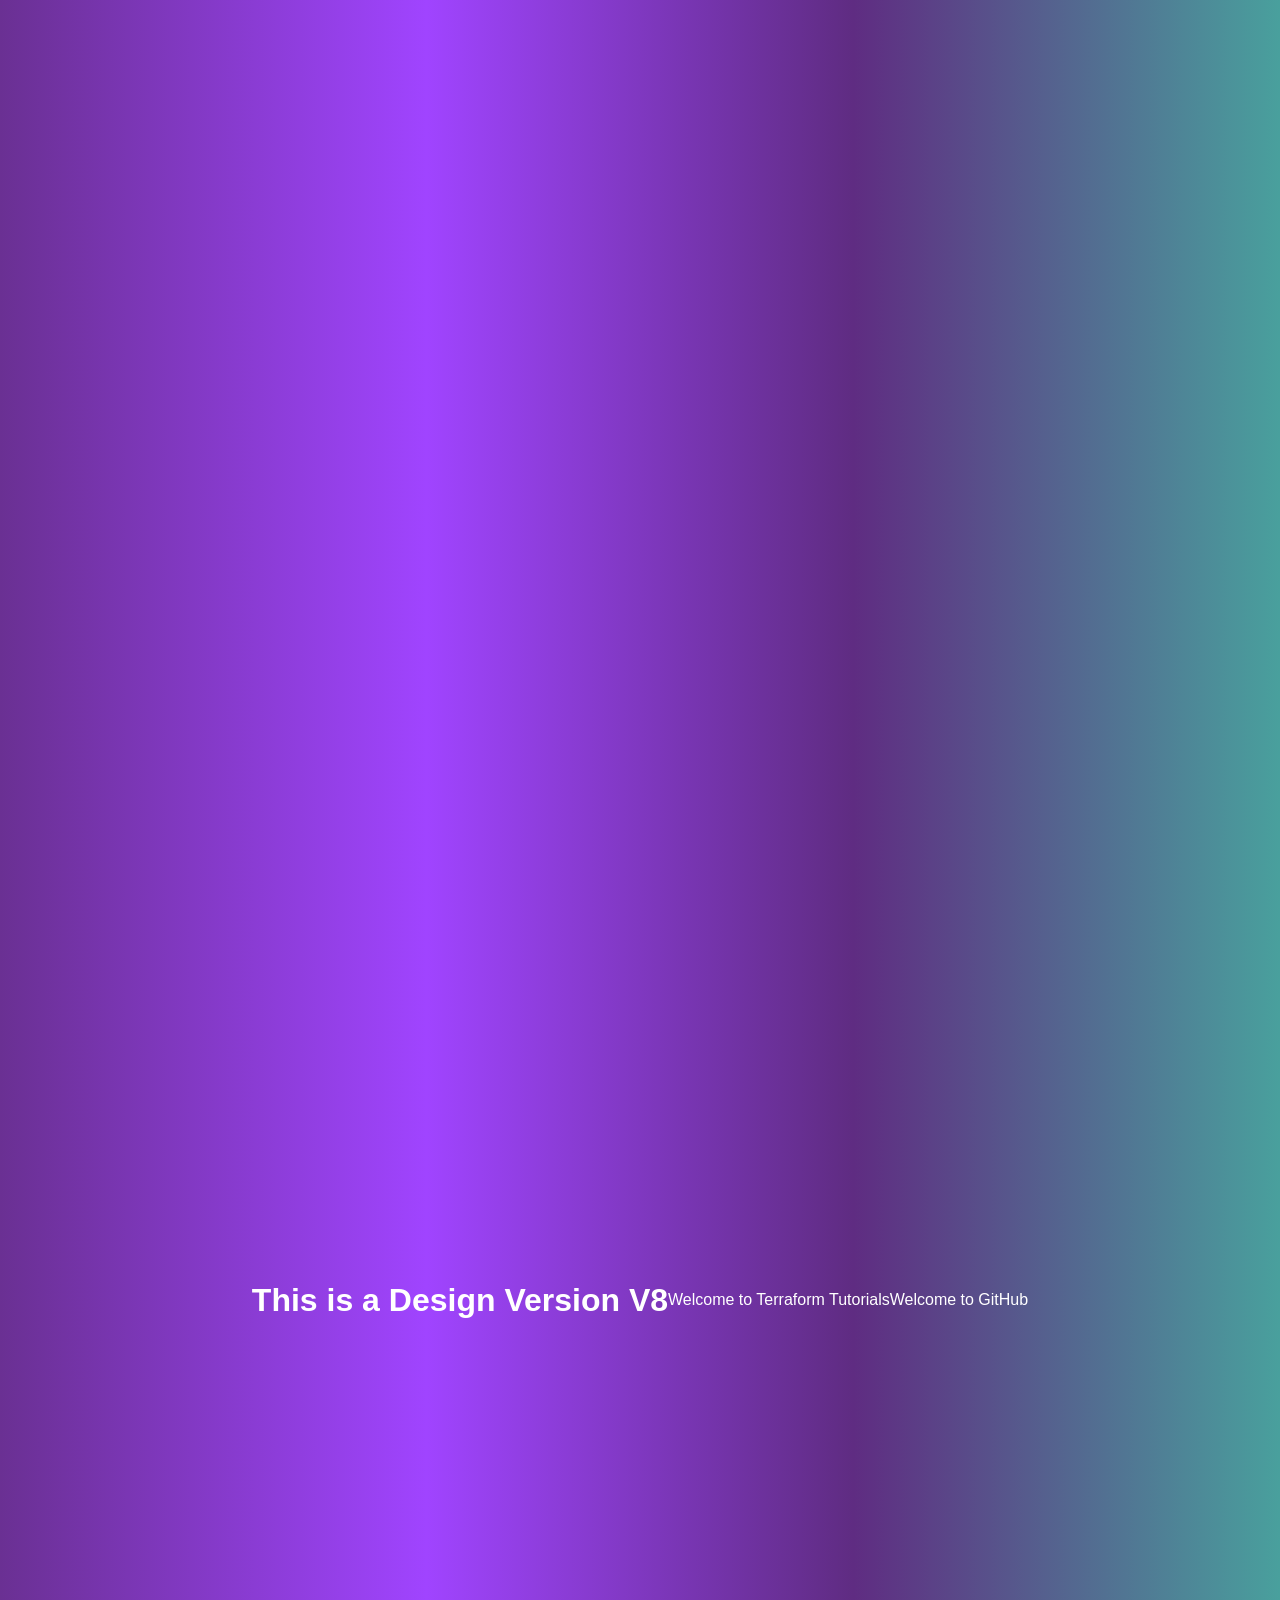
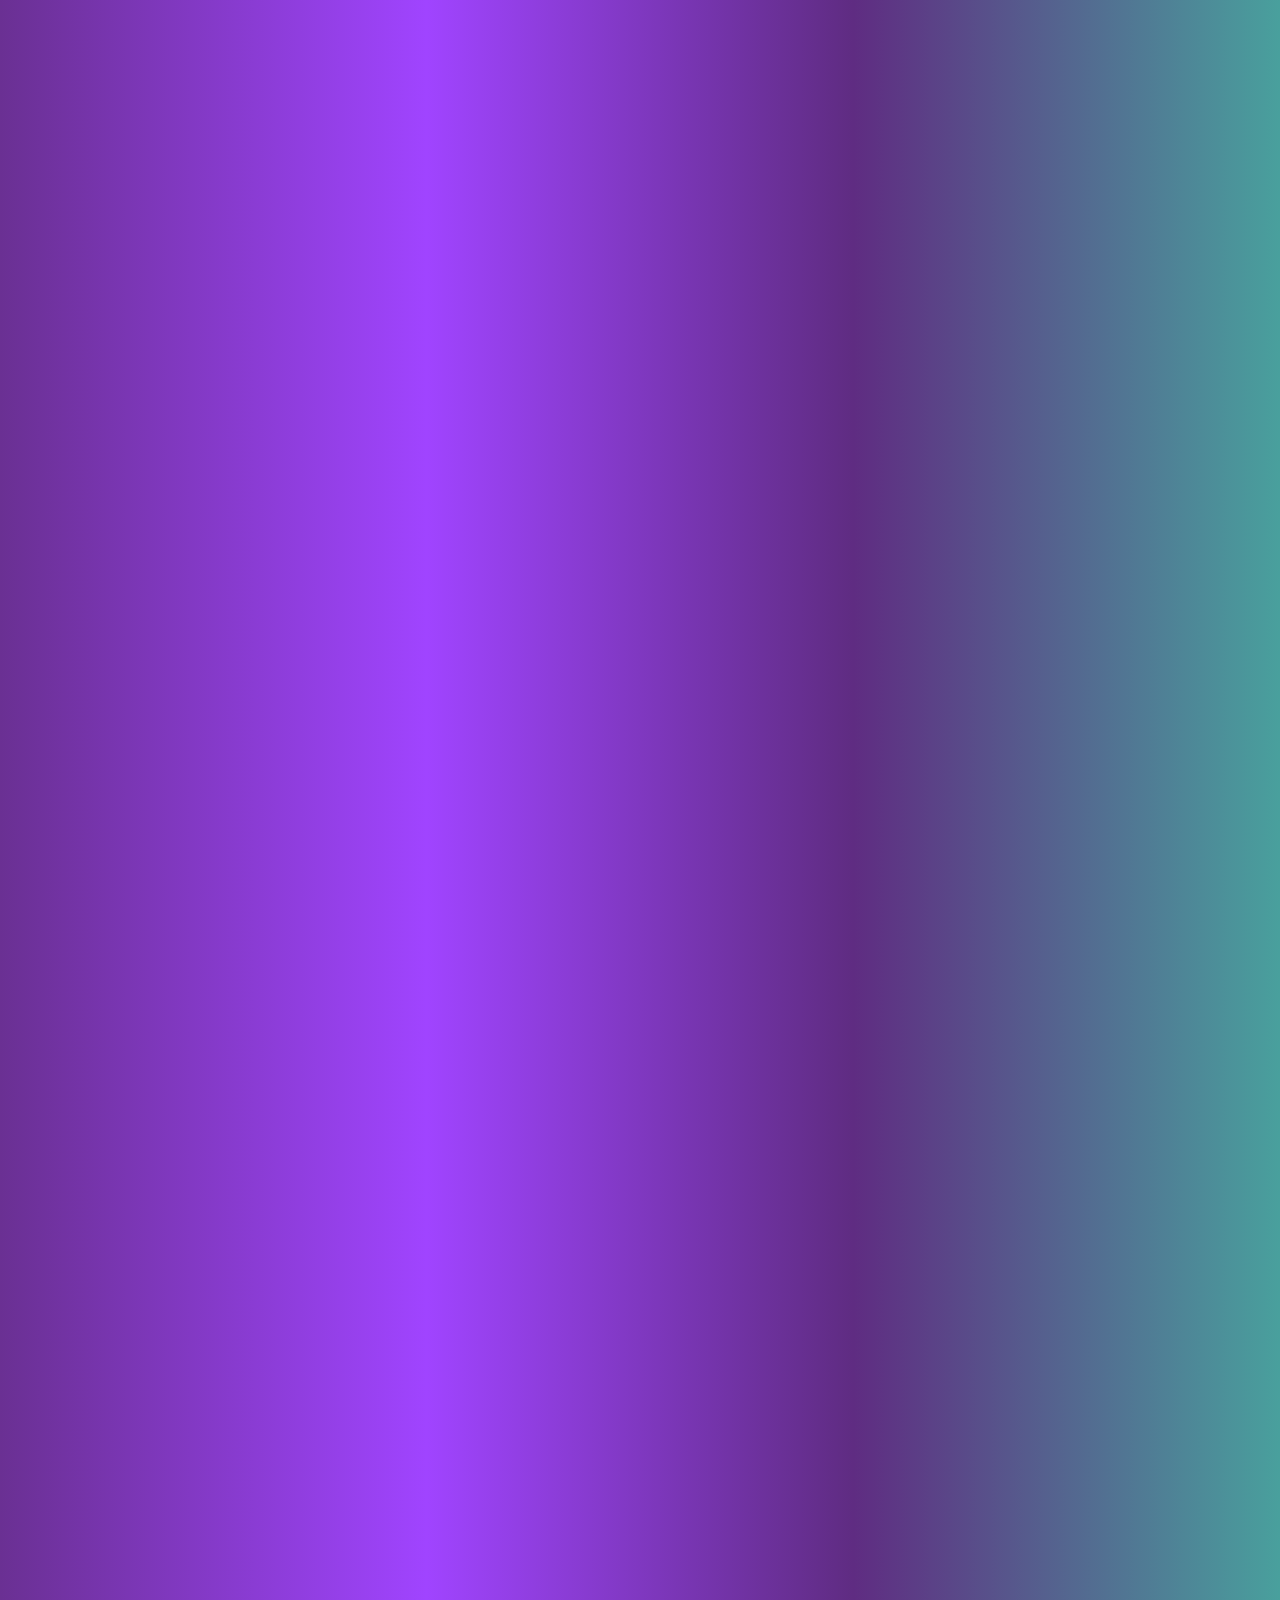
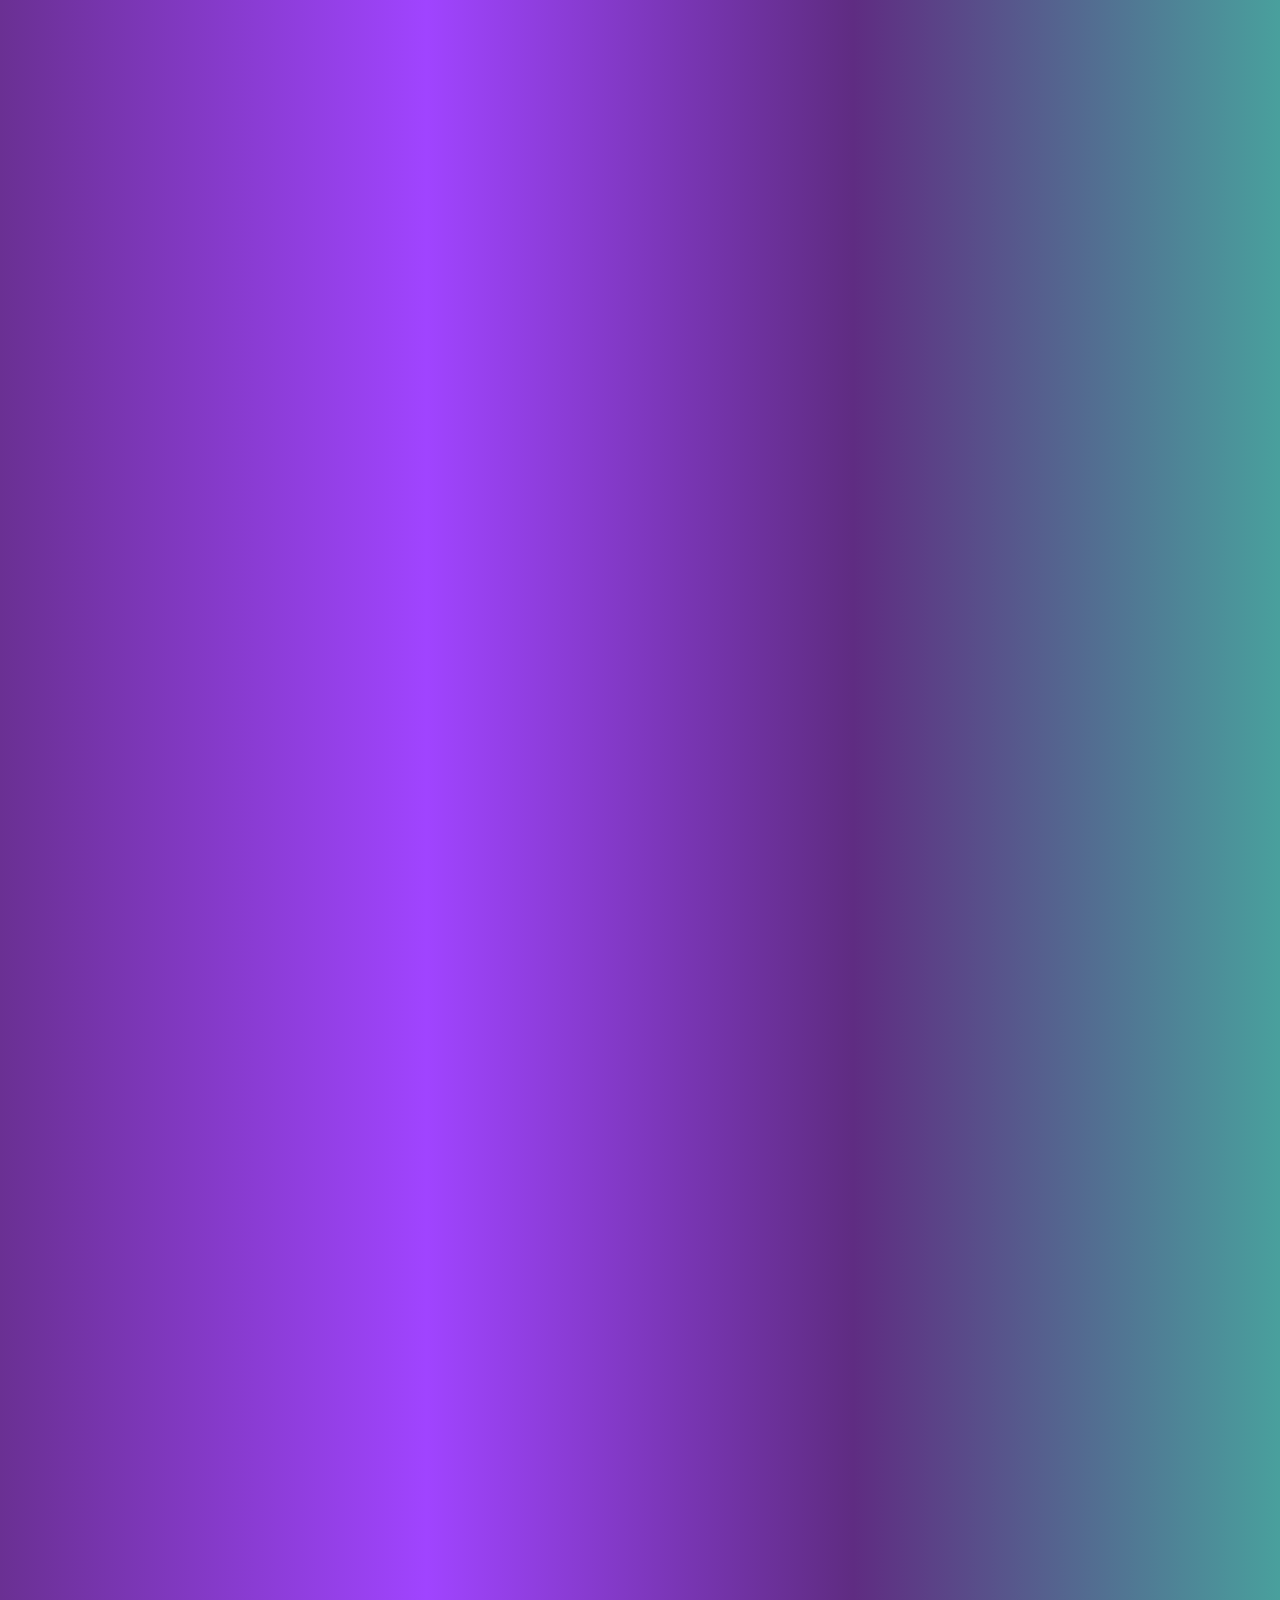
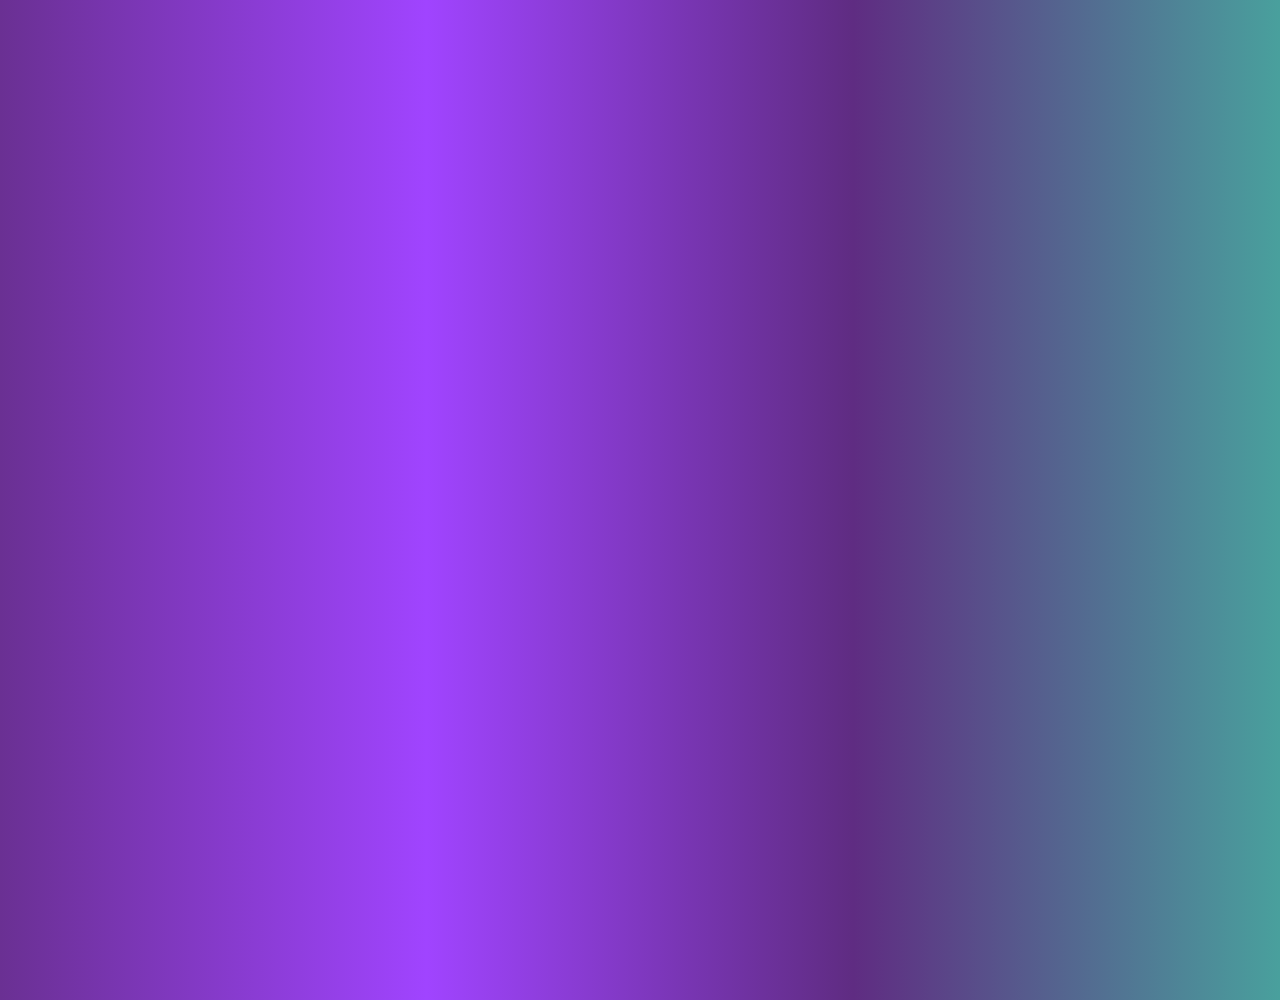
==== commit cb96491b: "Added paragraph" ====
--- a/index.html
+++ b/index.html
@@ -12,7 +12,7 @@
 <body>
     <h1>This is a Design Version V8</h1>
     <p>Welcome to Terraform Tutorials</p>
-    <p>Welcome to Git Hub</p>
+    <p>Welcome to GitHub</p>
 </body>
 
 </html>
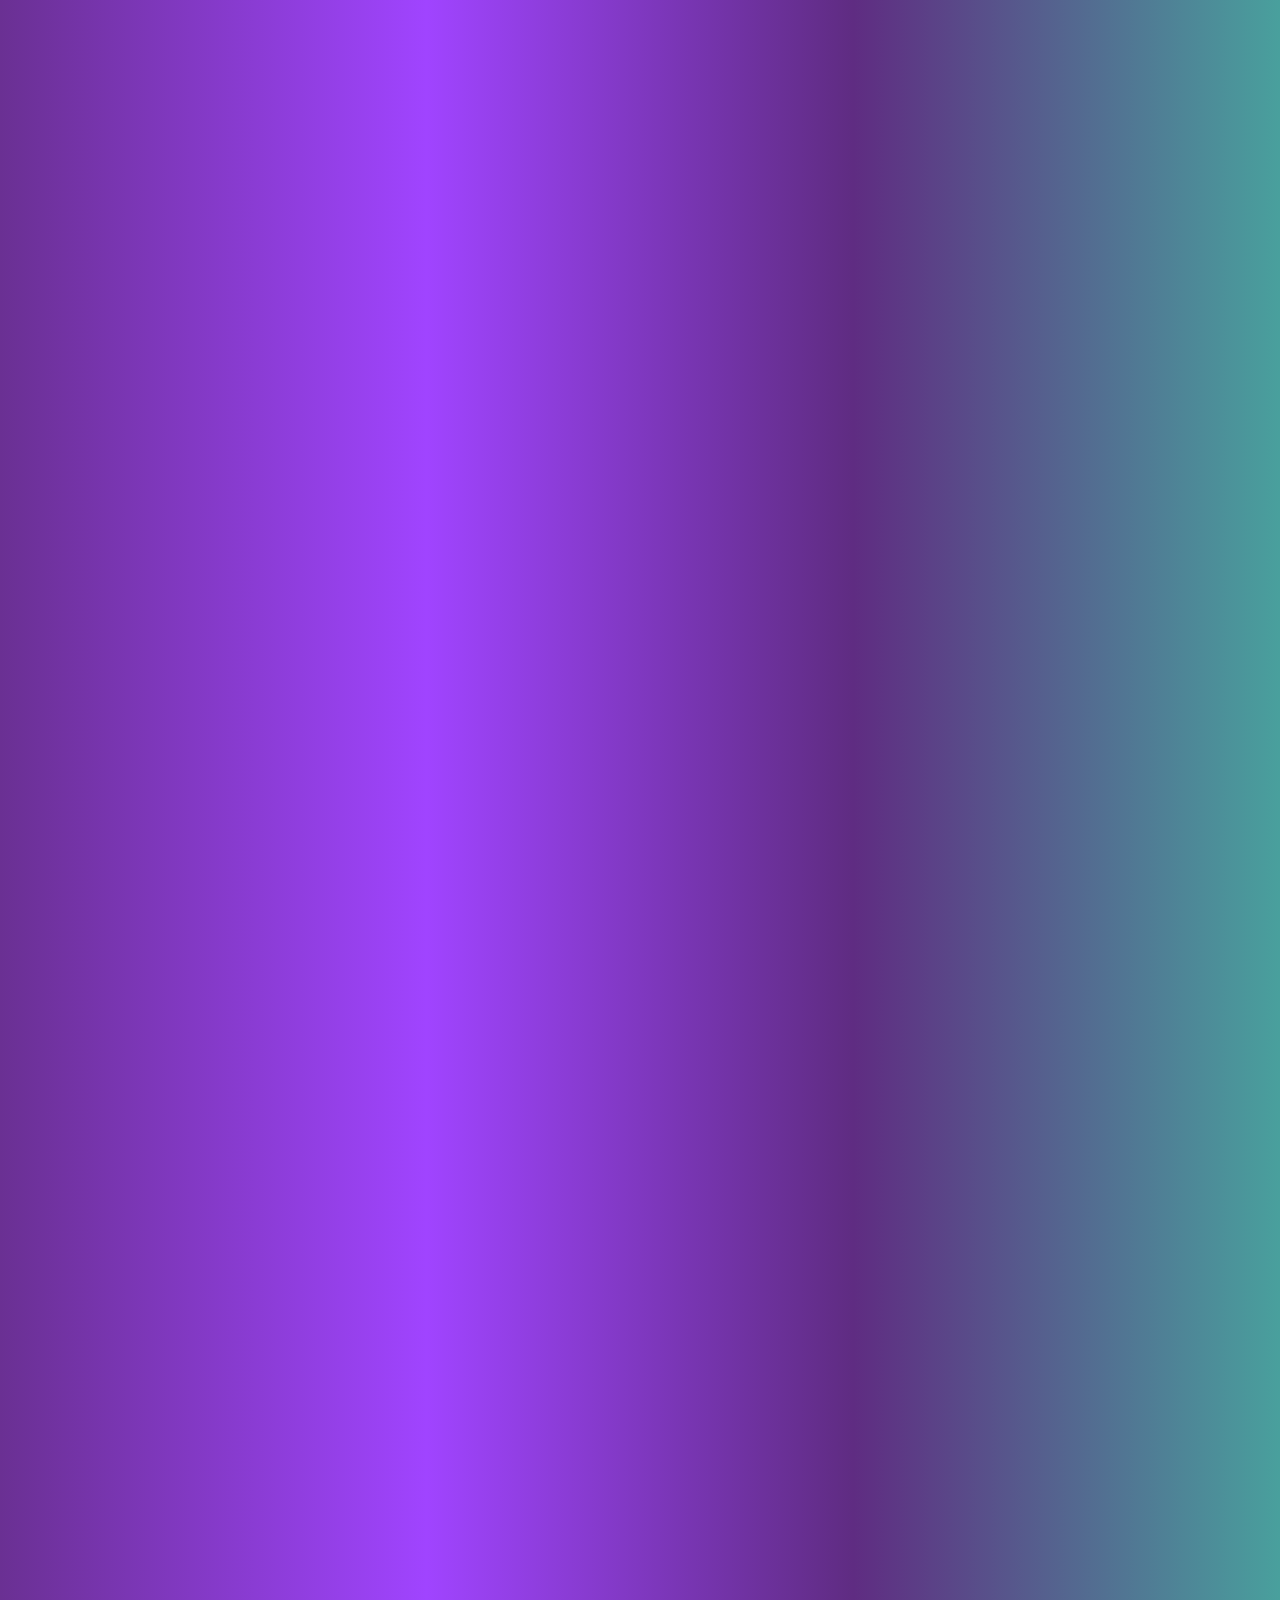
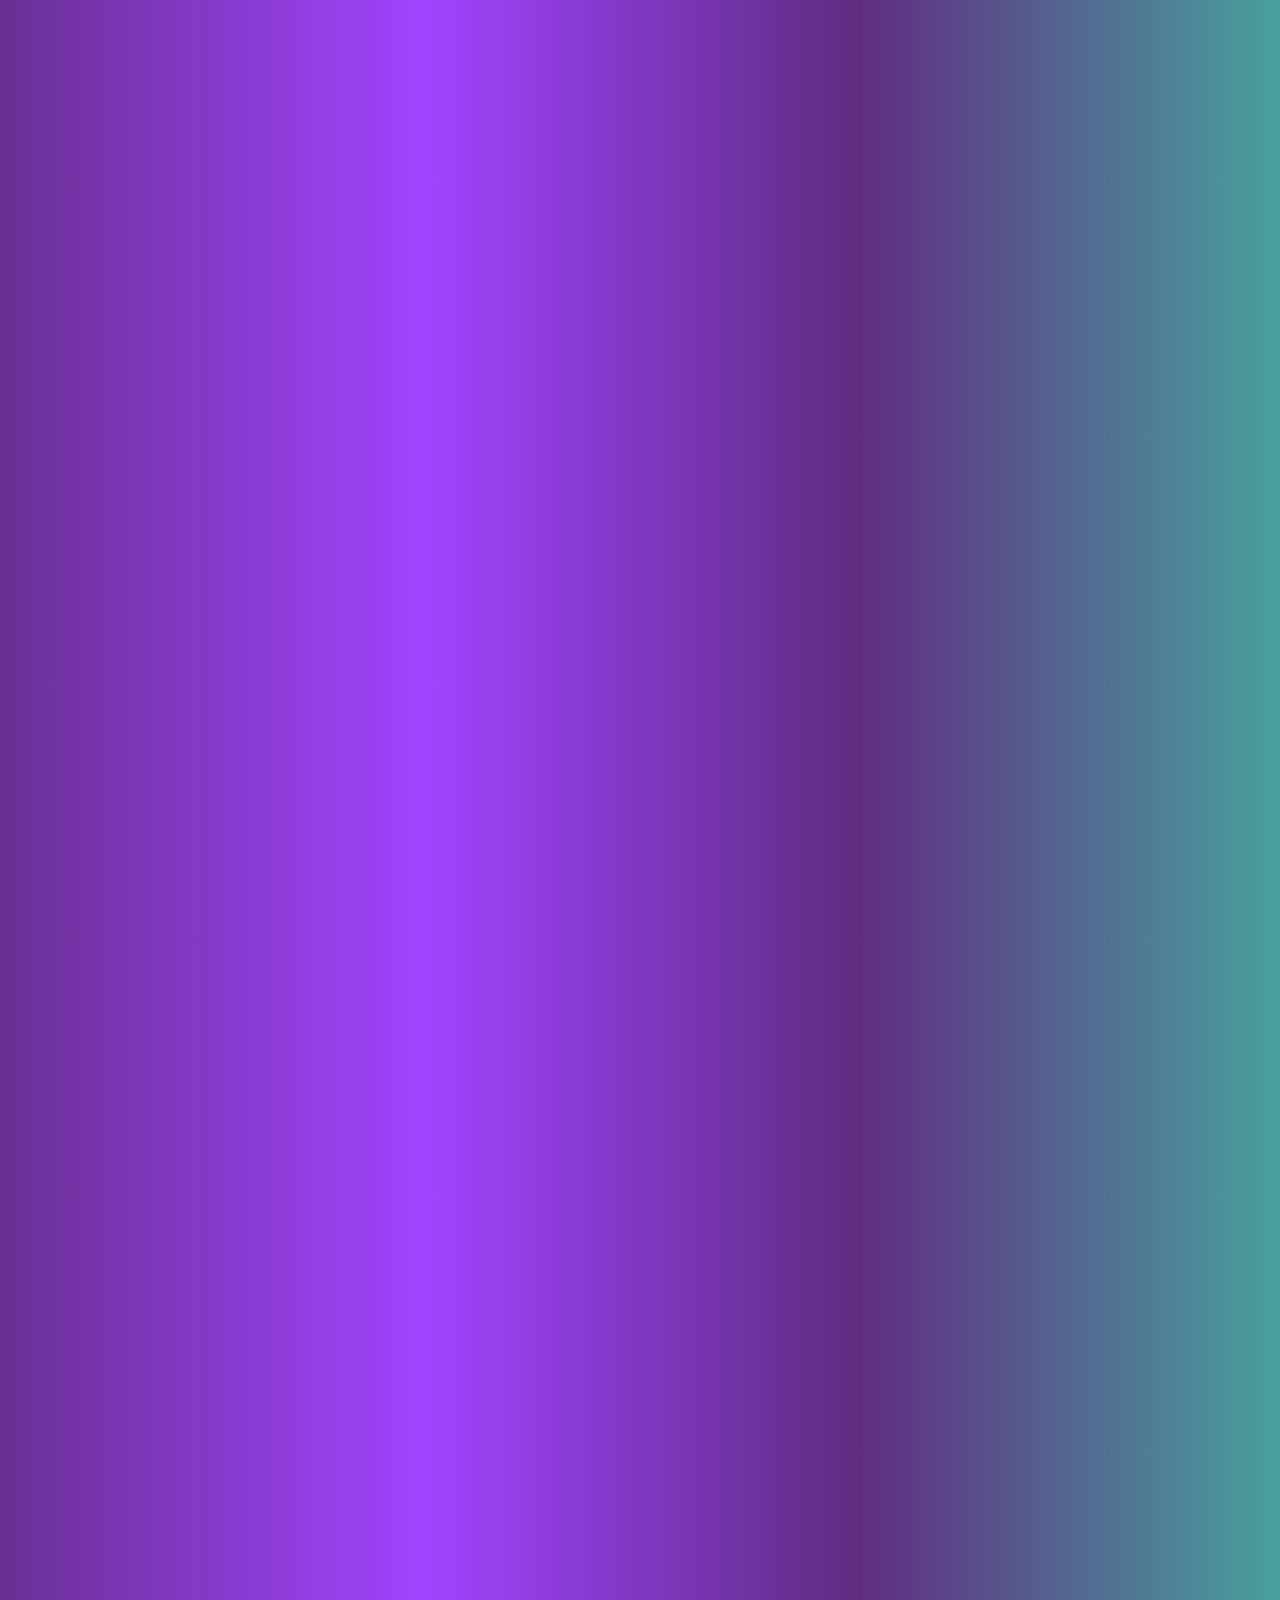
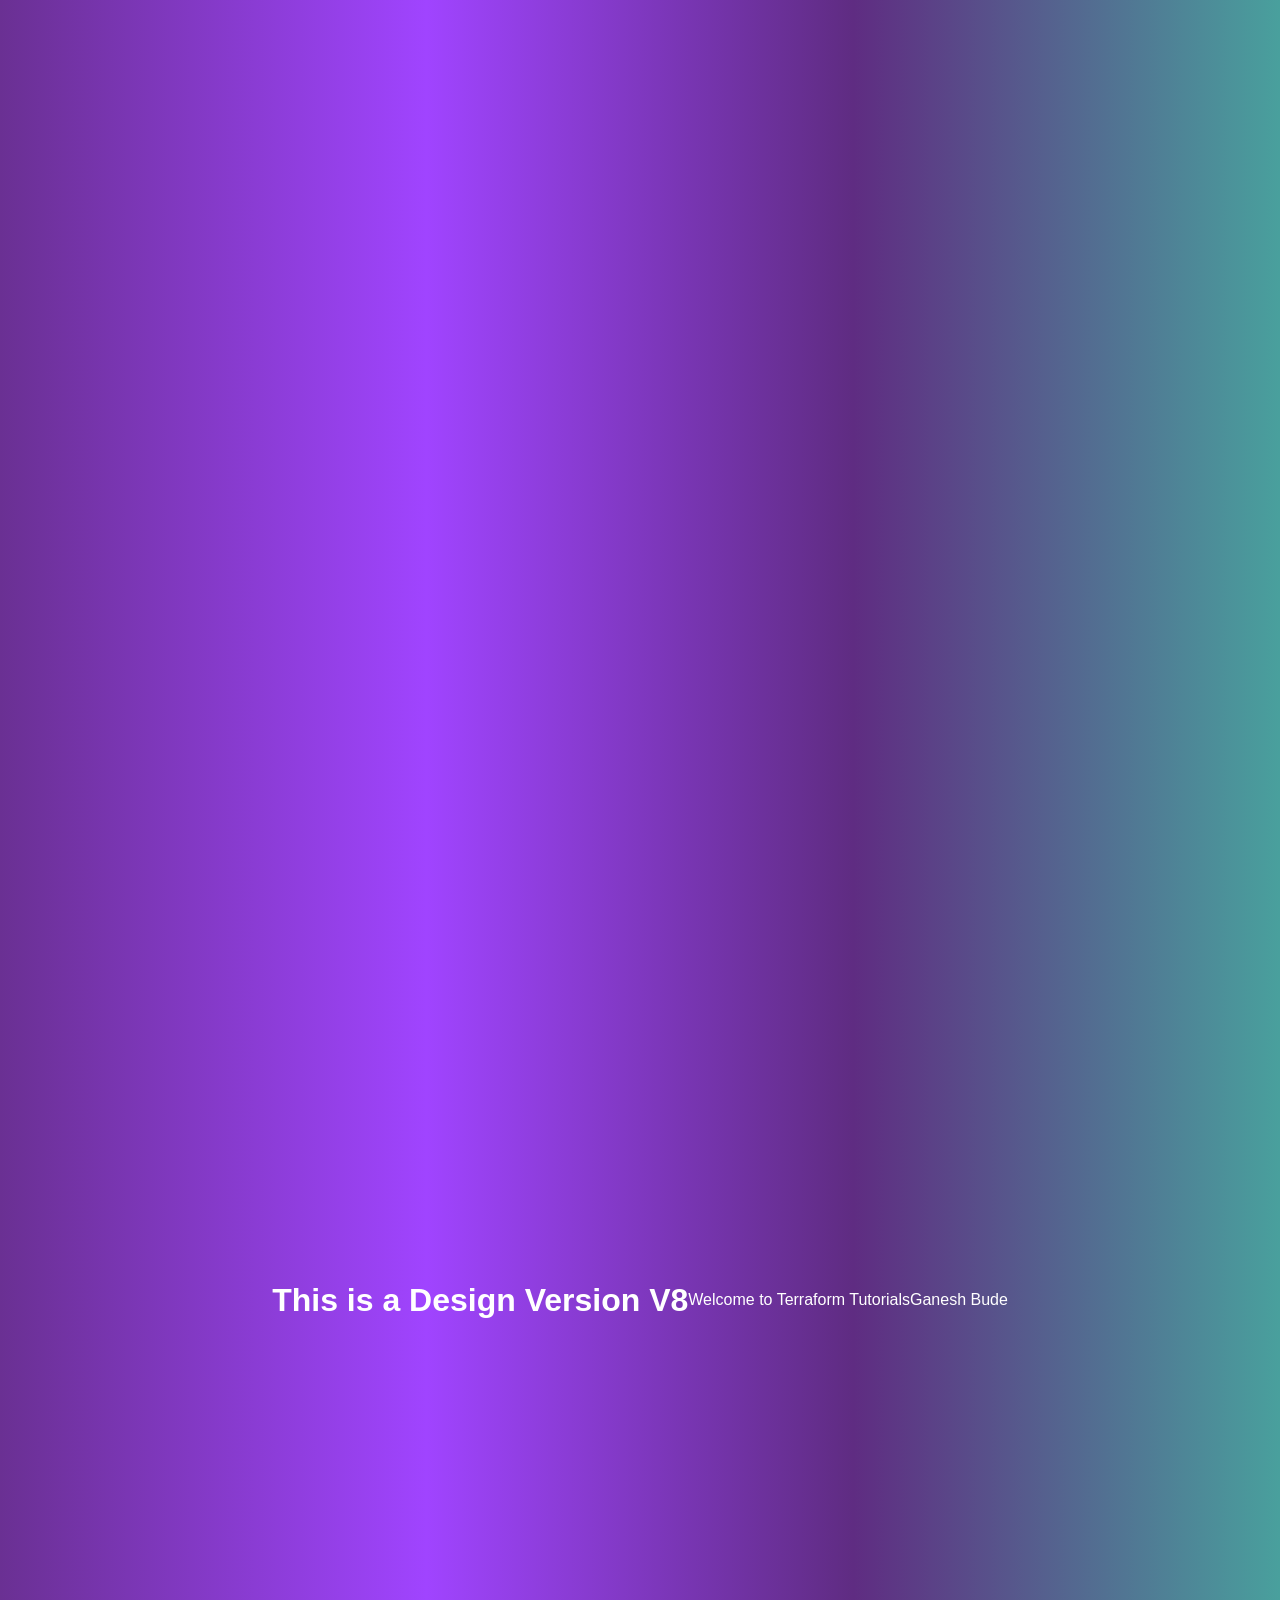
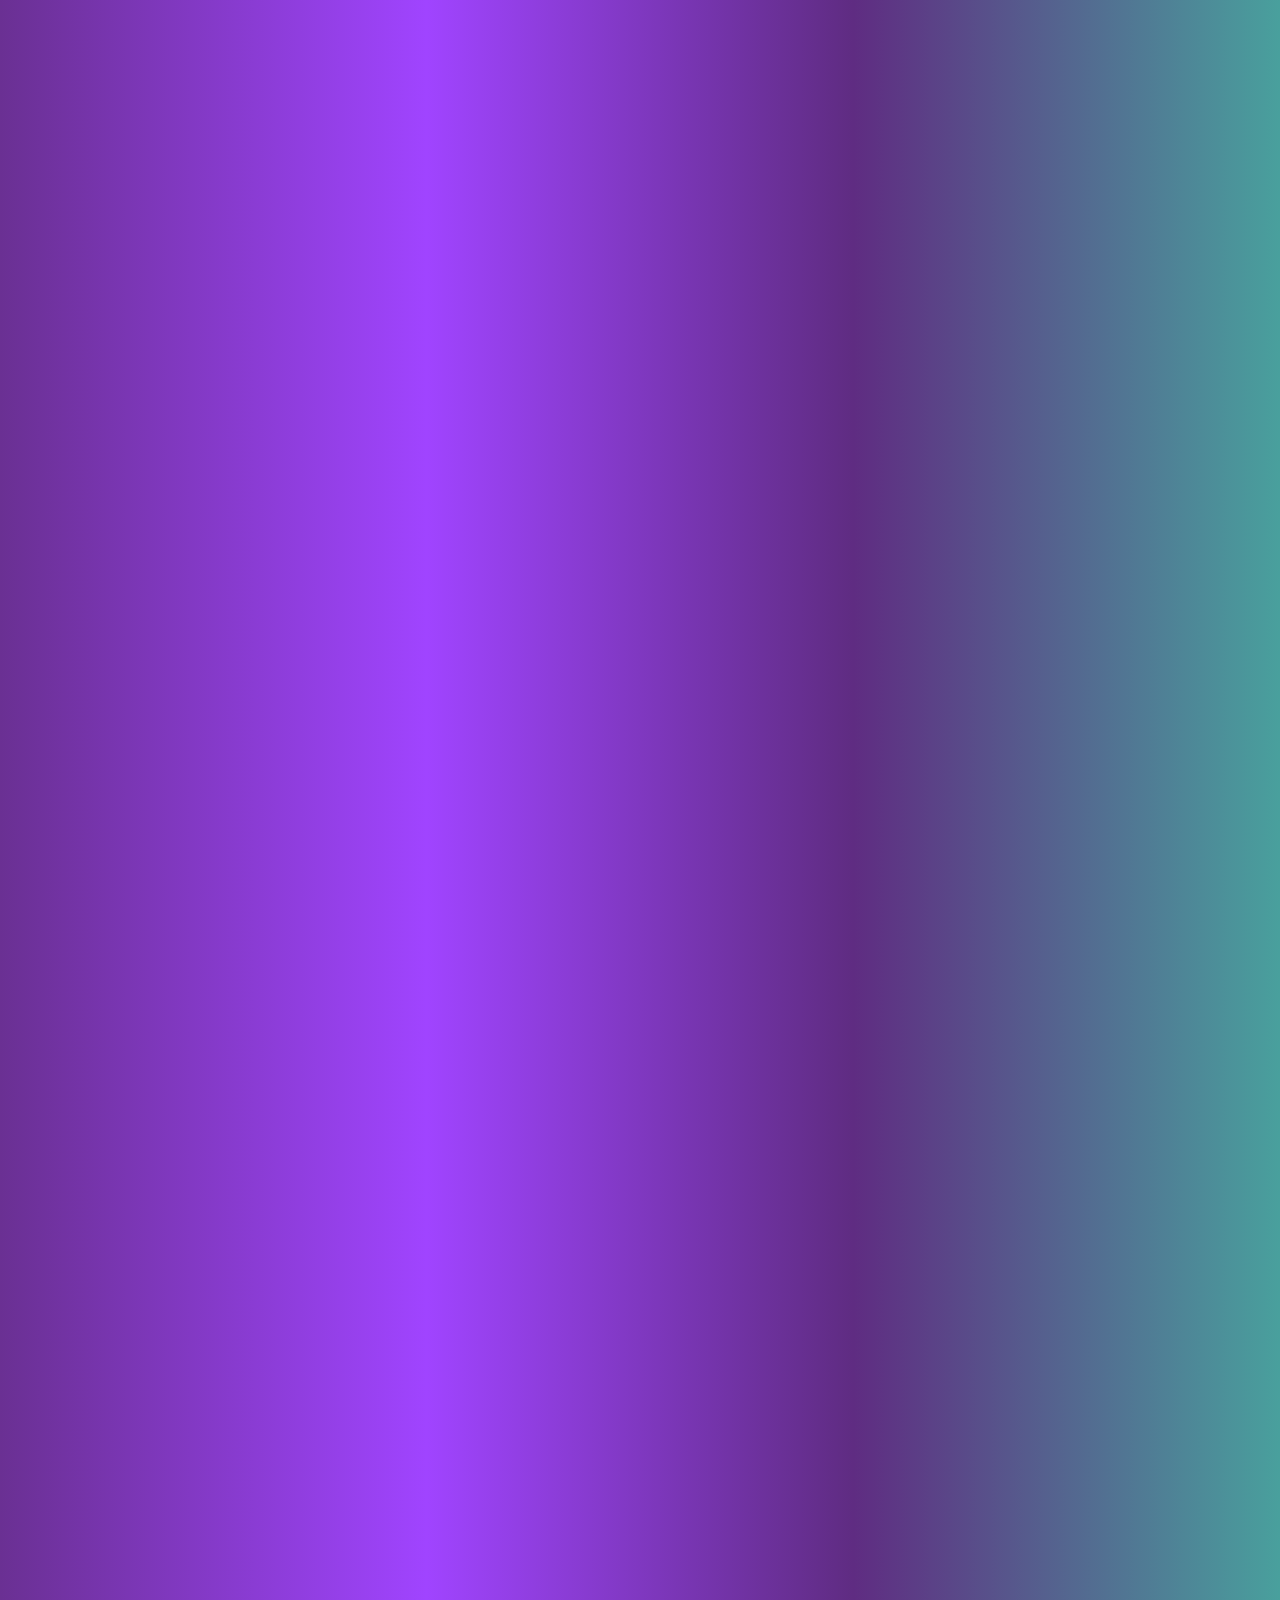
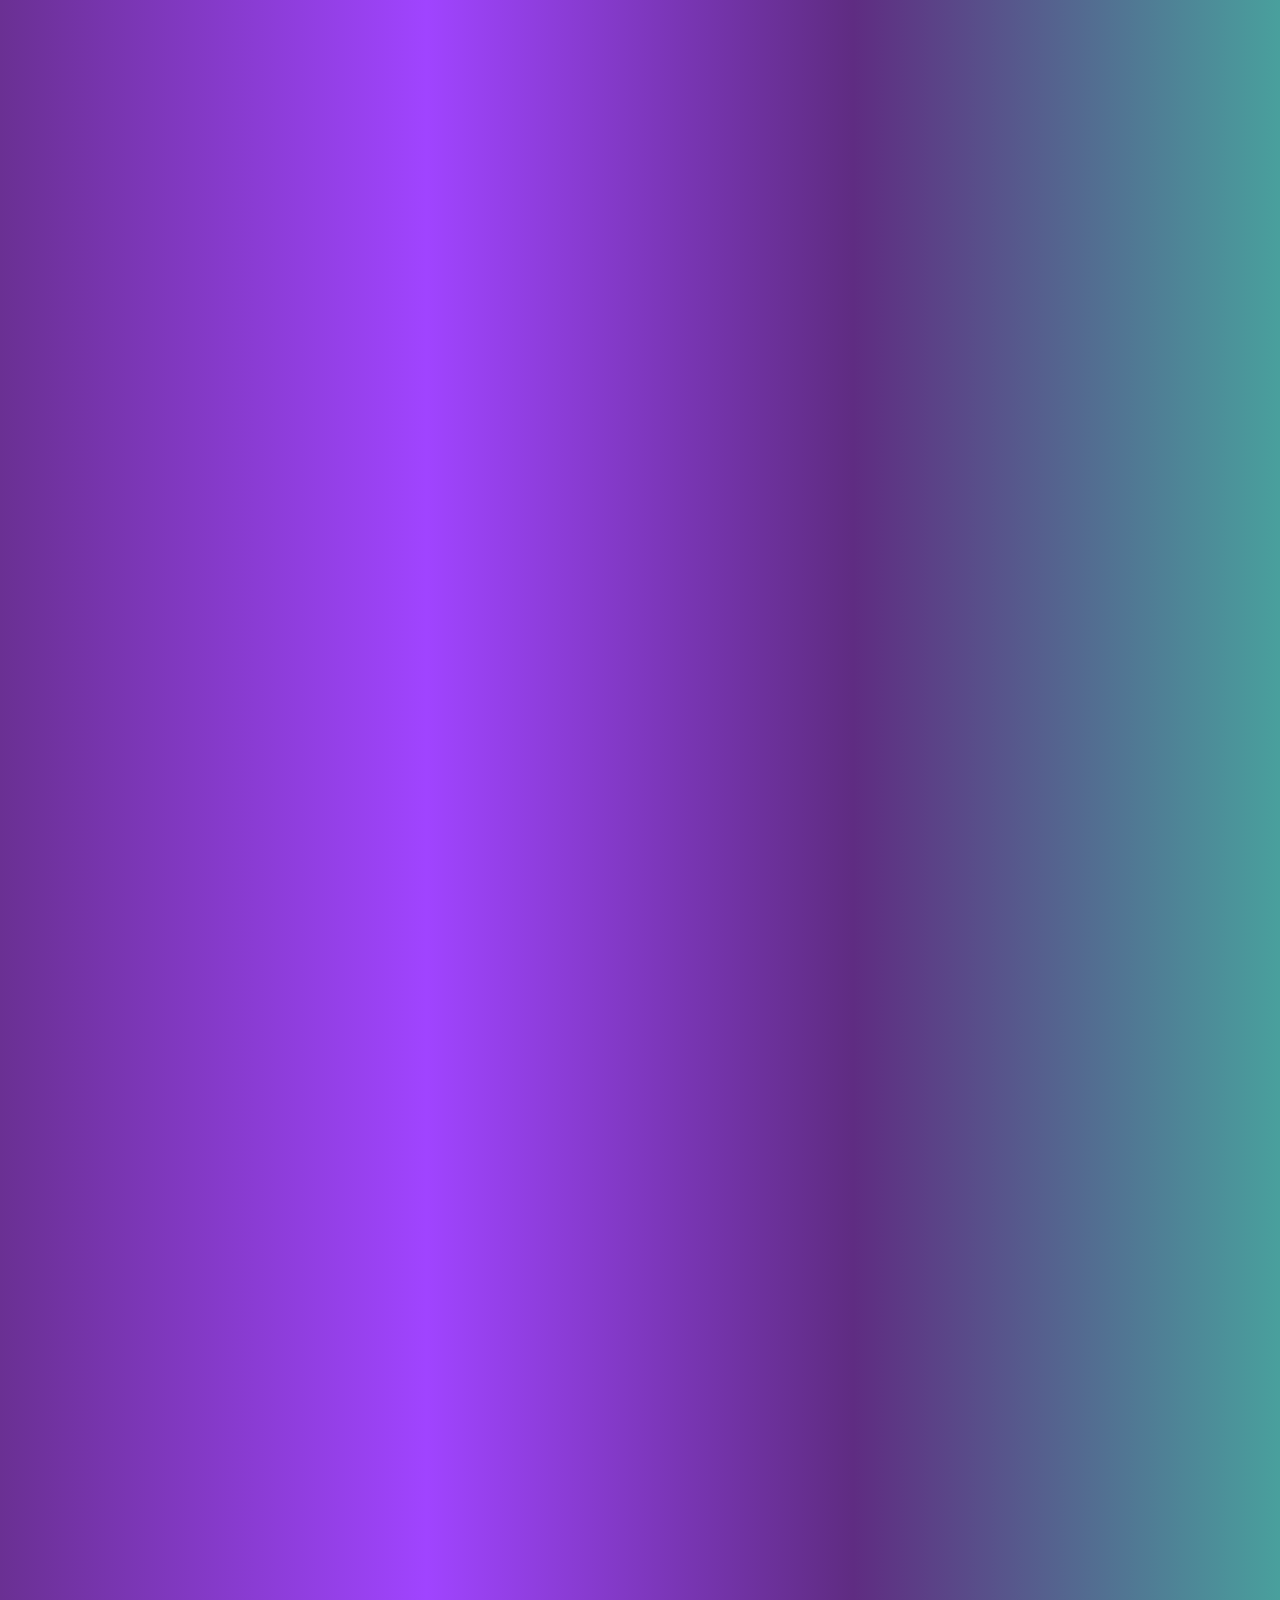
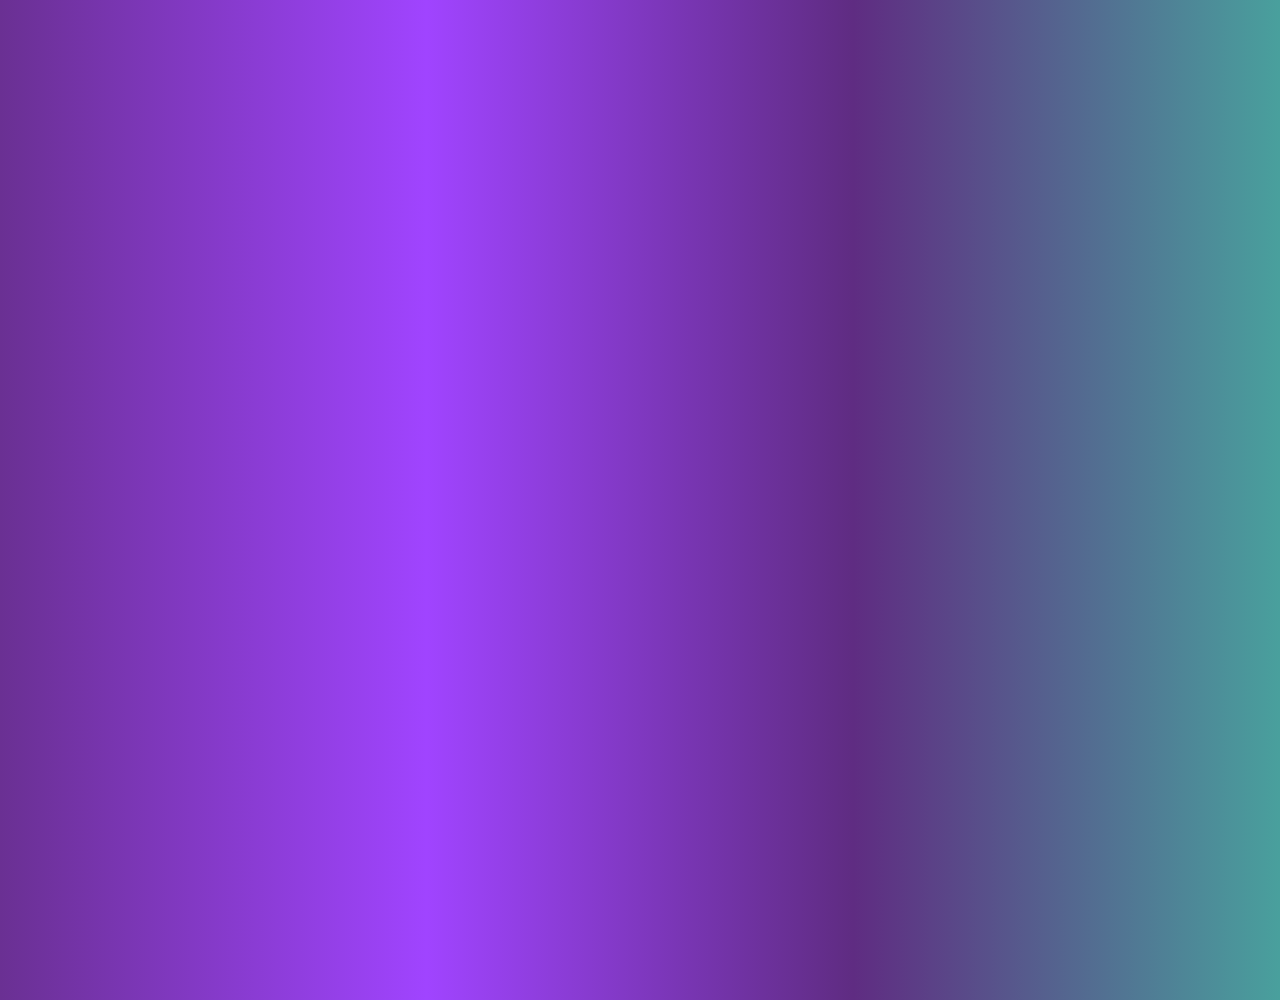
==== commit ff5d1e68: "Add author name to the index.html" ====
--- a/index.html
+++ b/index.html
@@ -12,7 +12,7 @@
 <body>
     <h1>This is a Design Version V8</h1>
     <p>Welcome to Terraform Tutorials</p>
-    <p>Welcome to GitHub</p>
+    <p>Ganesh Bude</p>
 </body>
 
 </html>
